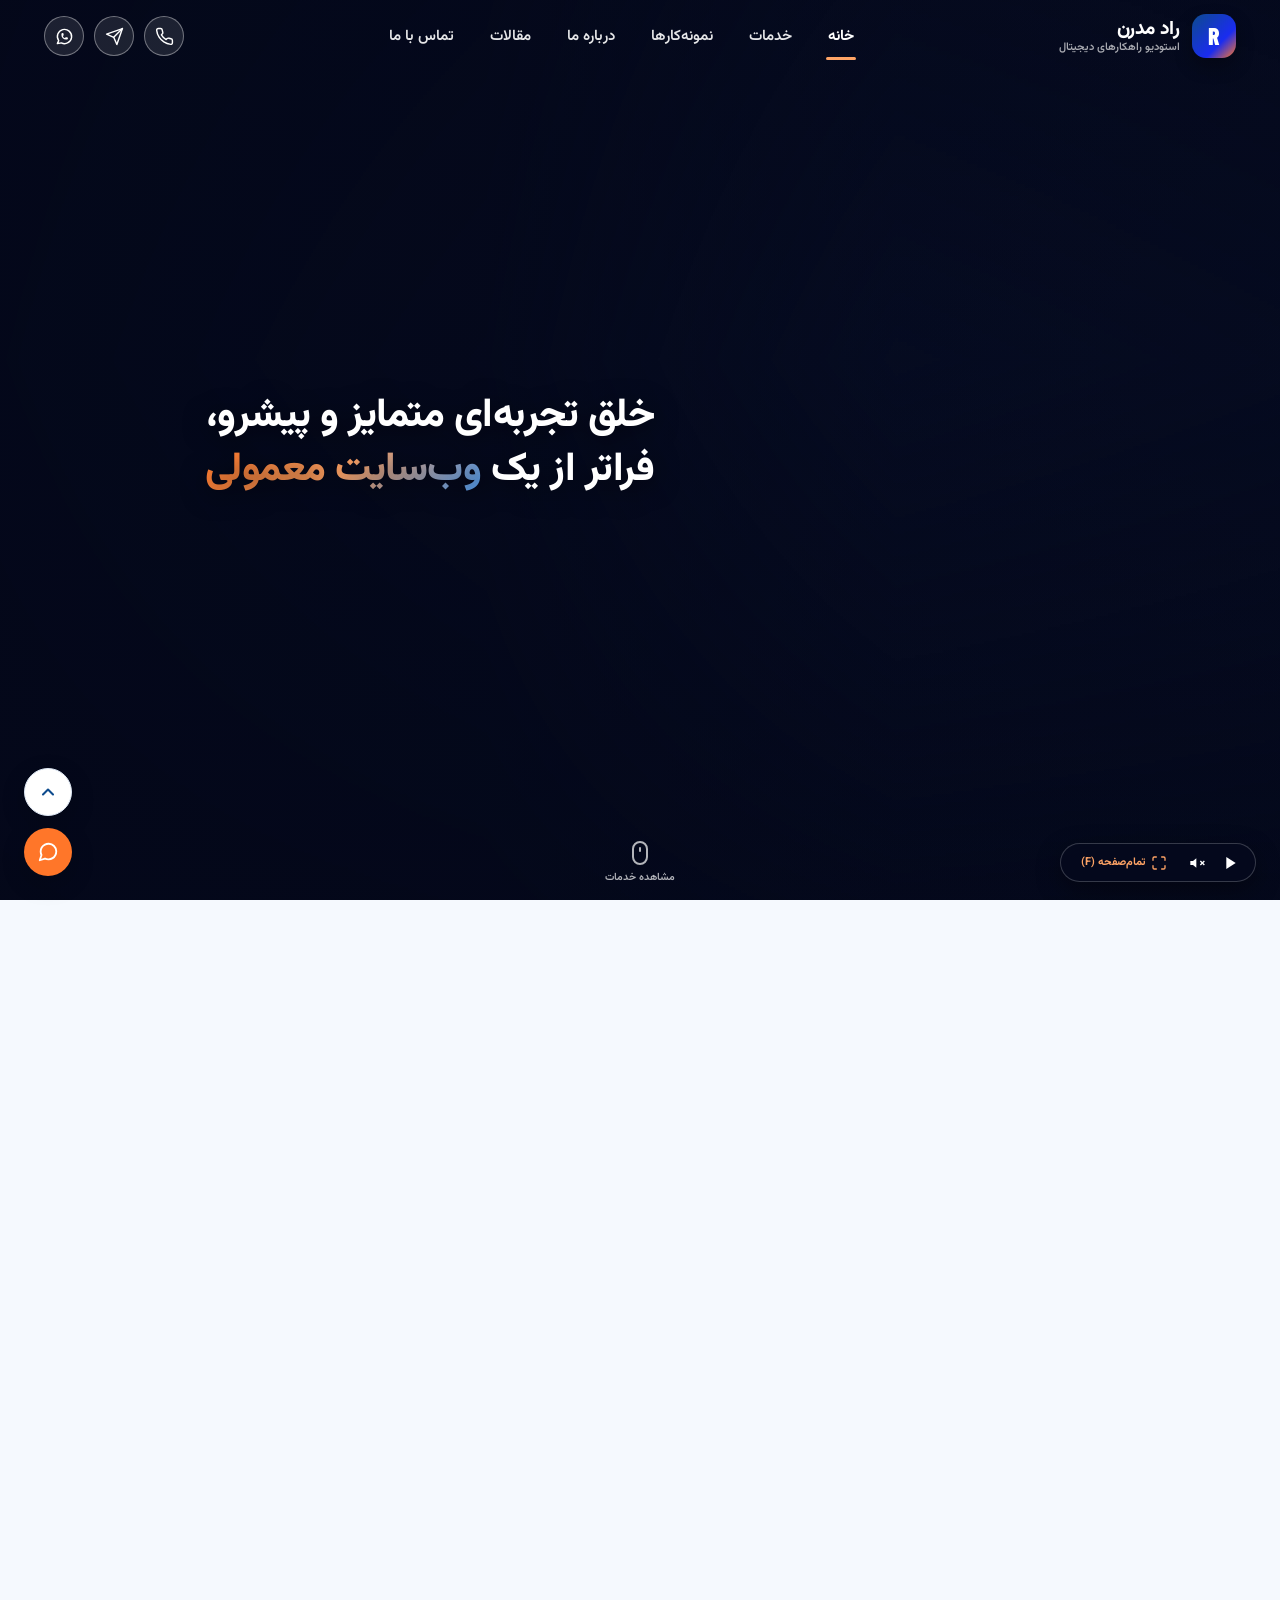
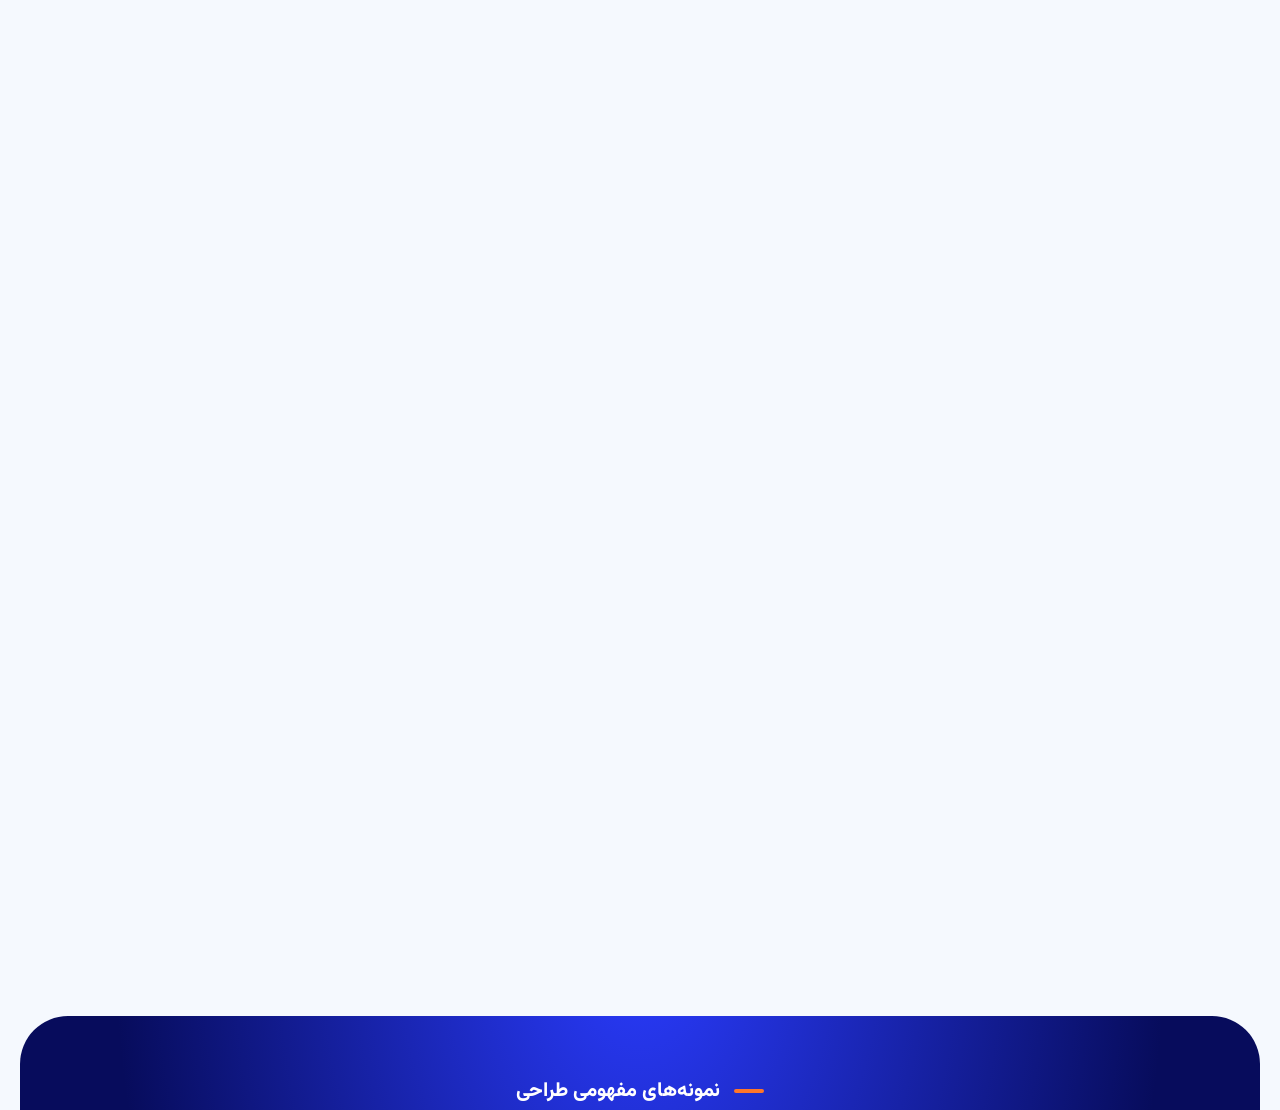
==== index.html @ 419137ac "Add files via upload" ====
<!DOCTYPE html>
<html lang="fa" dir="rtl">
<head>
<meta charset="utf-8">
<meta name="viewport" content="width=device-width, initial-scale=1, viewport-fit=cover">
<title>راد مدرن | طراحی سایت، توسعه نرم‌افزار و راهکارهای دیجیتال</title>
<meta name="description" content="راد مدرن در زمینه طراحی و توسعه وب‌سایت، نرم‌افزار و بهینه‌سازی تجربه دیجیتال کسب‌وکارها فعالیت می‌کند. برای بررسی نیاز پروژه و دریافت مشاوره با ما در ارتباط باشید.">
<meta name="theme-color" content="var(--rm-blue)">
<meta property="og:type" content="website">
<meta property="og:locale" content="fa_IR">
<meta property="og:site_name" content="راد مدرن">
<meta property="og:title" content="راد مدرن | طراحی سایت و توسعه راهکارهای دیجیتال">
<meta property="og:description" content="طراحی وب‌سایت، توسعه نرم‌افزار و راهکارهای دیجیتال متناسب با نیاز کسب‌وکار.">
<meta name="twitter:card" content="summary">
<link rel="preconnect" href="https://fonts.googleapis.com">
<link rel="preconnect" href="https://fonts.gstatic.com" crossorigin>
<link href="https://fonts.googleapis.com/css2?family=Vazirmatn:wght@400;500;600;700;800&display=swap" rel="stylesheet">
<script>document.documentElement.classList.add("js")</script>
<link href="https://fonts.googleapis.com/css2?family=Aref+Ruqaa:wght@700&family=Barlow+Condensed:wght@600;700;800&display=swap" rel="stylesheet">
<link rel="stylesheet" href="site.css">
<link rel="stylesheet" href="home.css">
<link rel="stylesheet" href="design-system.css">
</head>
<body class="page-home">
<a class="skip-link" href="#main-content">رفتن به محتوای اصلی</a>

<header class="site-header" id="siteHeader">
  <div class="header-container">
    <!-- لوگو و نشان برند -->
    <a href="index.html" class="header-brand" aria-label="صفحه اصلی راد مدرن">
      <span class="brand-logo" aria-hidden="true">
        <span class="logo-mark">R</span>
      </span>
      <div class="brand-text">
        <strong class="brand-name">راد مدرن</strong>
        <span class="brand-tag">استودیو راهکارهای دیجیتال</span>
      </div>
    </a>

    <!-- منوی ناوبری اصلی دسکتاپ -->
    <nav class="header-nav" aria-label="منوی اصلی">
      <ul class="nav-list">
        <li><a href="index.html" class="nav-link is-active" aria-current="page">خانه</a></li>
        <li><a href="#services" class="nav-link">خدمات</a></li>
        <li><a href="nemonekar.html" class="nav-link">نمونه‌کارها</a></li>
        <li><a href="about.html" class="nav-link">درباره ما</a></li>
        <li><a href="maghalat.html" class="nav-link">مقالات</a></li>
        <li><a href="contact.html" class="nav-link">تماس با ما</a></li>
      </ul>
    </nav>

    <!-- اکشن‌ها و دکمه تماس -->
    <div class="header-actions">
      <div class="header-contact" role="group" aria-label="راه‌های ارتباط سریع">
        <a class="hc hc--call" href="tel:+989120000000" aria-label="تماس تلفنی" title="تماس تلفنی"><svg viewBox="0 0 24 24" aria-hidden="true"><path d="M22 16.92v3a2 2 0 0 1-2.18 2 19.79 19.79 0 0 1-8.63-3.07 19.5 19.5 0 0 1-6-6 19.79 19.79 0 0 1-3.07-8.67A2 2 0 0 1 4.11 2h3a2 2 0 0 1 2 1.72 12.84 12.84 0 0 0 .7 2.81 2 2 0 0 1-.45 2.11L8.09 9.91a16 16 0 0 0 6 6l1.27-1.27a2 2 0 0 1 2.11-.45 12.84 12.84 0 0 0 2.81.7A2 2 0 0 1 22 16.92z"/></svg></a>
        <a class="hc hc--tg" href="https://t.me/radmodern" target="_blank" rel="noopener" aria-label="تلگرام" title="تلگرام"><svg viewBox="0 0 24 24" aria-hidden="true"><path d="M22 2L11 13"/><path d="M22 2l-7 20-4-9-9-4 20-7z"/></svg></a>
        <a class="hc hc--wa" href="https://wa.me/989120000000" target="_blank" rel="noopener" aria-label="واتساپ" title="واتساپ"><svg viewBox="0 0 24 24" aria-hidden="true"><path d="M3 21l1.65-3.8a9 9 0 1 1 3.4 2.9L3 21"/><path d="M9 10a.5.5 0 0 0 1 0V9a.5.5 0 0 0-1 0v1a5 5 0 0 0 5 5h1a.5.5 0 0 0 0-1h-1a.5.5 0 0 0 0 1"/></svg></a>
      </div>

      <!-- دکمه همبرگری موبایل -->
      <button type="button" class="mobile-toggle" id="mobileMenuBtn" aria-label="باز کردن منوی موبایل" aria-expanded="false" aria-controls="mobileNav">
        <span class="hamburger-bar"></span>
        <span class="hamburger-bar"></span>
        <span class="hamburger-bar"></span>
      </button>
    </div>
  </div>

  <!-- منوی کشویی موبایل (Drawer) -->
  <div class="mobile-drawer" id="mobileNav" aria-hidden="true">
    <div class="drawer-backdrop" id="drawerBackdrop"></div>
    <div class="drawer-content">
      <div class="drawer-header">
        <a href="index.html" class="header-brand">
          <span class="brand-logo" aria-hidden="true"><span class="logo-mark">R</span></span>
          <div class="brand-text">
            <strong class="brand-name">راد مدرن</strong>
            <span class="brand-tag">استودیو راهکارهای دیجیتال</span>
          </div>
        </a>
        <button type="button" class="drawer-close" id="drawerCloseBtn" aria-label="بستن منو">
          <svg viewBox="0 0 24 24" aria-hidden="true"><path d="M6 18L18 6M6 6l12 12" stroke="currentColor" stroke-width="2" stroke-linecap="round"/></svg>
        </button>
      </div>

      <ul class="drawer-links">
        <li><a href="index.html" class="drawer-link is-active"><svg viewBox="0 0 24 24"><path d="M3 9l9-7 9 7v11a2 2 0 0 1-2 2H5a2 2 0 0 1-2-2z"/></svg>خانه</a></li>
        <li><a href="#services" class="drawer-link"><svg viewBox="0 0 24 24"><rect x="2" y="3" width="20" height="14" rx="2"/><path d="M8 21h8M12 17v4"/></svg>خدمات</a></li>
        <li><a href="nemonekar.html" class="drawer-link"><svg viewBox="0 0 24 24"><polygon points="12 2 2 7 12 12 22 7 12 2"/><polyline points="2 17 12 22 22 17"/><polyline points="2 12 12 17 22 12"/></svg>نمونه‌کارها</a></li>
        <li><a href="about.html" class="drawer-link"><svg viewBox="0 0 24 24"><path d="M17 21v-2a4 4 0 0 0-4-4H5a4 4 0 0 0-4 4v2"/><circle cx="9" cy="7" r="4"/><path d="M23 21v-2a4 4 0 0 0-3-3.87"/><path d="M16 3.13a4 4 0 0 1 0 7.75"/></svg>درباره ما</a></li>
        <li><a href="maghalat.html" class="drawer-link"><svg viewBox="0 0 24 24"><path d="M4 19.5A2.5 2.5 0 0 1 6.5 17H20"/><path d="M6.5 2H20v20H6.5A2.5 2.5 0 0 1 4 19.5v-15A2.5 2.5 0 0 1 6.5 2z"/></svg>مقالات</a></li>
        <li><a href="contact.html" class="drawer-link"><svg viewBox="0 0 24 24"><path d="M22 16.92v3a2 2 0 0 1-2.18 2 19.79 19.79 0 0 1-8.63-3.07 19.5 19.5 0 0 1-6-6 19.79 19.79 0 0 1-3.07-8.67A2 2 0 0 1 4.11 2h3a2 2 0 0 1 2 1.72 12.84 12.84 0 0 0 .7 2.81 2 2 0 0 1-.45 2.11L8.09 9.91a16 16 0 0 0 6 6l1.27-1.27a2 2 0 0 1 2.11-.45 12.84 12.84 0 0 0 2.81.7A2 2 0 0 1 22 16.92z"/></svg>تماس با ما</a></li>
      </ul>

      <div class="drawer-footer">
        <a href="contact.html" class="btn btn-primary" style="width:100%">شروع همکاری و مشاوره</a>
        <div class="drawer-social" role="group" aria-label="راه‌های ارتباط سریع">
        <a class="hc hc--call" href="tel:+989120000000" aria-label="تماس تلفنی" title="تماس تلفنی"><svg viewBox="0 0 24 24" aria-hidden="true"><path d="M22 16.92v3a2 2 0 0 1-2.18 2 19.79 19.79 0 0 1-8.63-3.07 19.5 19.5 0 0 1-6-6 19.79 19.79 0 0 1-3.07-8.67A2 2 0 0 1 4.11 2h3a2 2 0 0 1 2 1.72 12.84 12.84 0 0 0 .7 2.81 2 2 0 0 1-.45 2.11L8.09 9.91a16 16 0 0 0 6 6l1.27-1.27a2 2 0 0 1 2.11-.45 12.84 12.84 0 0 0 2.81.7A2 2 0 0 1 22 16.92z"/></svg></a>
        <a class="hc hc--tg" href="https://t.me/radmodern" target="_blank" rel="noopener" aria-label="تلگرام" title="تلگرام"><svg viewBox="0 0 24 24" aria-hidden="true"><path d="M22 2L11 13"/><path d="M22 2l-7 20-4-9-9-4 20-7z"/></svg></a>
        <a class="hc hc--wa" href="https://wa.me/989120000000" target="_blank" rel="noopener" aria-label="واتساپ" title="واتساپ"><svg viewBox="0 0 24 24" aria-hidden="true"><path d="M3 21l1.65-3.8a9 9 0 1 1 3.4 2.9L3 21"/><path d="M9 10a.5.5 0 0 0 1 0V9a.5.5 0 0 0-1 0v1a5 5 0 0 0 5 5h1a.5.5 0 0 0 0-1h-1a.5.5 0 0 0 0 1"/></svg></a>
      </div>
        <a href="mailto:info@radmodern.ir" class="drawer-contact-line">
          <svg viewBox="0 0 24 24"><rect x="3" y="5" width="18" height="14" rx="2"/><path d="M3 7l9 6 9-6"/></svg>
          <span dir="ltr">info@radmodern.ir</span>
        </a>
      </div>
    </div>
  </div>
</header>

<main id="main-content">

  <!-- بخش هیرو ویدیویی تمام‌صفحه با لایه متن روی ویدیو -->
  <section class="hero-video-hero" id="hero">
    <!-- پس‌زمینه ویدیویی تمام‌صفحه -->
    <div class="hero-video-bg">
      <video
        id="heroVideo"
        class="hero-video-element"
        src="document_31063211373.mp4"
        playsinline
        muted
        loop
        autoplay
        preload="auto"
      >
        مرورگر شما از پخش ویدیو پشتیبانی نمی‌کند.
      </video>
    </div>

    <!-- لایه تاریک گرادیانت برای وضوح و خوانایی عالی متن روی ویدیو -->
    <div class="hero-video-scrim" aria-hidden="true"></div>

    <!-- محتوای متنی روی ویدیو -->
    <div class="wrap hero-overlay-content">
      <div class="hero-text-block">
        <!-- نشان استودیو -->


        <!-- تایتل اصلی روی ویدیو -->
        <h1 class="hero-overlay-h1">
          خلق تجربه‌ای متمایز و پیشرو،<br>
          فراتر از یک <span class="gradient-text-hero">وب‌سایت معمولی</span>
        </h1>

        <!-- متن توضیحات روی ویدیو -->
     

        <!-- ویژگی‌های شاخص روی ویدیو -->
        
      </div>
    </div>

    <!-- کنترل‌های شناور ویدیو در گوشه هیرو (صدا، تمام‌صفحه و توقف/پخش) -->
    <div class="hero-floating-controls" aria-label="کنترل‌های ویدیو">
      <button type="button" class="hero-ctrl-btn" id="heroPlayBtn" aria-label="پخش یا توقف ویدیو" title="پخش / توقف (Space)">
        <svg class="icon-play" viewBox="0 0 24 24"><polygon points="5 3 19 12 5 21 5 3" fill="currentColor"/></svg>
        <svg class="icon-pause" viewBox="0 0 24 24"><rect x="6" y="4" width="4" height="16" fill="currentColor"/><rect x="14" y="4" width="4" height="16" fill="currentColor"/></svg>
      </button>

      <button type="button" class="hero-ctrl-btn" id="heroMuteBtn" aria-label="قطع یا وصل صدا" title="صدا (کلید M)">
        <svg class="icon-sound-on" viewBox="0 0 24 24"><polygon points="11 5 6 9 2 9 2 15 6 15 11 19 11 5" fill="currentColor"/><path d="M15.54 8.46a5 5 0 0 1 0 7.07M19.07 4.93a10 10 0 0 1 0 14.14" fill="none" stroke="currentColor" stroke-width="2" stroke-linecap="round"/></svg>
        <svg class="icon-sound-off" viewBox="0 0 24 24"><polygon points="11 5 6 9 2 9 2 15 6 15 11 19 11 5" fill="currentColor"/><line x1="23" y1="9" x2="17" y2="15" stroke="currentColor" stroke-width="2"/><line x1="17" y1="9" x2="23" y2="15" stroke="currentColor" stroke-width="2"/></svg>
      </button>

      <button type="button" class="hero-ctrl-btn hero-ctrl-btn--fs" id="heroFullscreenBtn" aria-label="تماشای تمام‌صفحه ویدیو" title="تمام‌صفحه (کلید F یا دابل‌کلیک)">
        <svg class="icon-fs-enter" viewBox="0 0 24 24"><path d="M8 3H5a2 2 0 0 0-2 2v3m18 0V5a2 2 0 0 0-2-2h-3m0 18h3a2 2 0 0 0 2-2v-3M3 16v3a2 2 0 0 0 2 2h3" fill="none" stroke="currentColor" stroke-width="2" stroke-linecap="round" stroke-linejoin="round"/></svg>
        <svg class="icon-fs-exit" viewBox="0 0 24 24"><path d="M4 14h6v6m10-10h-6V4m0 6l7-7M3 21l7-7" fill="none" stroke="currentColor" stroke-width="2" stroke-linecap="round" stroke-linejoin="round"/></svg>
        <span class="fs-pill-tag">تمام‌صفحه (F)</span>
      </button>
    </div>

    <!-- نشانگر اسکرول به پایین -->
    <a href="#services" class="hero-scroll-down" aria-label="اسکرول به بخش خدمات">
      <span class="mouse-icon">
        <span class="mouse-wheel"></span>
      </span>
      <span class="scroll-text">مشاهده خدمات</span>
    </a>
  </section>

  <section class="services" id="services">
    <div class="wrap">
      <h2 class="sec-title">خدمات ما</h2>
      <div class="grid">
        <a class="svc" href="contact.html">
          <div class="svc-wrap"><div class="svc-art" aria-hidden="true"><span class="svc-fa">طراحی سایت</span><strong class="svc-en"><b>WEB</b><b>DESIGN</b></strong></div></div>
          <h3>طراحی سایت</h3>
          <small>Website Design &amp; Development</small>
          <p>طراحی ساختار، رابط کاربری و تجربه مناسب برای مخاطبان کسب‌وکار</p>
        </a>
        <a class="svc" href="contact.html">
          <div class="svc-wrap"><div class="svc-art" aria-hidden="true"><span class="svc-fa">توسعه نرم‌افزار</span><strong class="svc-en"><b>SOFTWARE</b><b>DEVELOPMENT</b></strong></div></div>
          <h3>توسعه نرم‌افزار</h3>
          <small>Custom Software</small>
          <p>پیاده‌سازی قابلیت‌ها و ابزارهای اختصاصی بر اساس فرایندهای پروژه</p>
        </a>
        <a class="svc" href="contact.html">
          <div class="svc-wrap"><div class="svc-art" aria-hidden="true"><span class="svc-fa">هوش مصنوعی</span><strong class="svc-en"><b>AI</b><b>SOLUTIONS</b></strong></div></div>
          <h3>راهکارهای هوش مصنوعی</h3>
          <small>AI Solutions</small>
          <p>بررسی کاربردهای هوش مصنوعی و طراحی فرایندهای هوشمند متناسب با نیاز</p>
        </a>
        <a class="svc" href="contact.html">
          <div class="svc-wrap"><div class="svc-art" aria-hidden="true"><span class="svc-fa">مشاوره دیجیتال</span><strong class="svc-en"><b>DIGITAL</b><b>CONSULTING</b></strong></div></div>
          <h3>مشاوره دیجیتال</h3>
          <small>Digital Consulting</small>
          <p>اولویت‌بندی مسیر دیجیتال، انتخاب راهکار و برنامه‌ریزی اجرا</p>
        </a>
      </div>
    </div>
  </section>

  <section class="showcase" id="portfolio">
    <div class="wrap">
      <h2 class="sec-title">نمونه‌های مفهومی طراحی</h2>
      <p class="sec-sub">این طرح‌ها برای نمایش رویکرد طراحی هستند و نمونه پروژه‌های تحویل‌شده به مشتری محسوب نمی‌شوند.</p>
      <div class="sc-frame">
        <div class="sc-tab"><span class="sc-mark">R</span><b>طرح مفهومی مالی</b></div>
        <div class="sc-side" aria-hidden="false">
          <span class="sc-dev on"><svg viewBox="0 0 24 24"><rect x="4" y="5" width="16" height="11" rx="2"/><path d="M2 19h20"/></svg></span>
          <button type="button" class="sc-swap" aria-label="پروژه بعدی"><svg viewBox="0 0 24 24"><path d="M8 4v14M5 15l3 3 3-3M16 20V6M13 9l3-3 3 3"/></svg></button>
          <span class="sc-dev"><svg viewBox="0 0 24 24"><rect x="8" y="3" width="8" height="18" rx="2"/><path d="M11 18h2"/></svg></span>
        </div>
        <div class="sc-screen">
          <h3>یک تجربه مالی ساده‌تر</h3>
          <p>طرح مفهومی رابط کاربری برای نمایش ساختار یک تجربه مالی دیجیتال.</p>
          <div class="sc-row">
            <div class="sc-item is-active" role="button" tabindex="0" aria-expanded="true" style="--c1:var(--rm-palette-1a2cf0);--c2:var(--rm-palette-0a1590);--c3:var(--rm-palette-5b73ff)" data-name="طرح مفهومی مالی" data-head="مدیریت مالی در یک لمس" data-sub="همراه‌بانکی سریع و امن برای مدیریت حساب‌ها و پرداخت‌ها.">
              <span class="sc-notch"></span>
              <span class="sc-chrome"><i></i><i></i><i></i><em>example.ir</em></span>
              <div class="sc-info">
                <strong>طرح مفهومی مالی</strong>
                <span class="sc-en" aria-hidden="true"><b>MOBILE</b><b>BANKING</b></span>
                <div class="sc-x"><div>
                  <span class="sc-tags"><span>طرح مفهومی</span><span>اپلیکیشن مالی</span></span>
                  <a class="sc-cta" href="nemonekar.html">مشاهده پروژه <svg viewBox="0 0 24 24" aria-hidden="true"><path d="M15 5l-7 7 7 7"/></svg></a>
                </div></div>
              </div>
            </div>
            <div class="sc-item" role="button" tabindex="0" aria-expanded="false" style="--c1:var(--rm-palette-7a1fd1);--c2:var(--rm-palette-2a0a6e);--c3:var(--rm-palette-ff5fbf)" data-name="پلتفرم آموزش آنلاین" data-head="یادگیری بدون مرز" data-sub="پلتفرم آموزشی با دوره‌های ویدیویی و پیگیری پیشرفت.">
              <span class="sc-notch"></span>
              <span class="sc-chrome"><i></i><i></i><i></i><em>example.ir</em></span>
              <div class="sc-info">
                <strong>پلتفرم آموزش آنلاین</strong>
                <span class="sc-en" aria-hidden="true"><b>EDU</b><b>ACADEMY</b></span>
                <div class="sc-x"><div>
                  <span class="sc-tags"><span>طرح مفهومی</span><span>آموزشی</span></span>
                  <a class="sc-cta" href="nemonekar.html">مشاهده پروژه <svg viewBox="0 0 24 24" aria-hidden="true"><path d="M15 5l-7 7 7 7"/></svg></a>
                </div></div>
              </div>
            </div>
            <div class="sc-item" role="button" tabindex="0" aria-expanded="false" style="--c1:var(--rm-palette-ff8a3d);--c2:var(--rm-palette-c2410c);--c3:var(--rm-palette-ffd08a)" data-name="فروشگاه اینترنتی" data-head="خرید آسان‌تر، فروش بیشتر" data-sub="فروشگاه اینترنتی با تجربه خرید روان و پرداخت آنلاین.">
              <span class="sc-notch"></span>
              <span class="sc-chrome"><i></i><i></i><i></i><em>example.ir</em></span>
              <div class="sc-info">
                <strong>فروشگاه اینترنتی</strong>
                <span class="sc-en" aria-hidden="true"><b>ONLINE</b><b>STORE</b></span>
                <div class="sc-x"><div>
                  <span class="sc-tags"><span>طرح مفهومی</span><span>فروشگاهی</span></span>
                  <a class="sc-cta" href="nemonekar.html">مشاهده پروژه <svg viewBox="0 0 24 24" aria-hidden="true"><path d="M15 5l-7 7 7 7"/></svg></a>
                </div></div>
              </div>
            </div>
            <div class="sc-item" role="button" tabindex="0" aria-expanded="false" style="--c1:var(--rm-palette-15a05b);--c2:var(--rm-palette-0b3d3a);--c3:var(--rm-palette-9bf5b9)" data-name="سامانه نوبت‌دهی" data-head="نوبت‌گیری بی‌دغدغه" data-sub="سایت کلینیک با رزرو آنلاین نوبت و معرفی پزشکان.">
              <span class="sc-notch"></span>
              <span class="sc-chrome"><i></i><i></i><i></i><em>example.ir</em></span>
              <div class="sc-info">
                <strong>سامانه نوبت‌دهی</strong>
                <span class="sc-en" aria-hidden="true"><b>CLINIC</b><b>BOOKING</b></span>
                <div class="sc-x"><div>
                  <span class="sc-tags"><span>طرح مفهومی</span><span>نوبت‌دهی</span></span>
                  <a class="sc-cta" href="nemonekar.html">مشاهده پروژه <svg viewBox="0 0 24 24" aria-hidden="true"><path d="M15 5l-7 7 7 7"/></svg></a>
                </div></div>
              </div>
            </div>
          </div>
          <div class="sc-dots">
            <button type="button" aria-label="پروژه 1" class="is-on"></button>
            <button type="button" aria-label="پروژه 2" class=""></button>
            <button type="button" aria-label="پروژه 3" class=""></button>
            <button type="button" aria-label="پروژه 4" class=""></button>
          </div>
        </div>
      </div>
    </div>
  </section>

  <section class="why" id="why">
    <div class="wrap why-grid">
      <div>
        <h2 class="sec-title">اصول همکاری در راد مدرن</h2>
        <p class="sec-sub">شفافیت در تصمیم‌ها، توجه به نیاز پروژه و سنجش کیفیت در طول اجرا.</p>
        <div class="feats">
          <div class="feat">
            <div class="ico"><svg viewBox="0 0 24 24"><circle cx="9" cy="8" r="3.5"/><path d="M2.5 20a6.5 6.5 0 0 1 13 0"/><circle cx="17.5" cy="9" r="2.5"/><path d="M17 14.5a5 5 0 0 1 4.5 5"/></svg></div>
            <h3>شناخت مسئله</h3>
            <p>تعریف هدف، مخاطب و محدودیت‌ها پیش از انتخاب راهکار</p>
          </div>
          <div class="feat">
            <div class="ico"><svg viewBox="0 0 24 24"><path d="M12 3l7 3v5c0 4.5-3 8-7 10-4-2-7-5.5-7-10V6z"/><path d="M9 12l2 2 4-4"/></svg></div>
            <h3>برنامه‌ریزی مرحله‌ای</h3>
            <p>تقسیم کار به گام‌های روشن و قابل بررسی</p>
          </div>
          <div class="feat">
            <div class="ico"><svg viewBox="0 0 24 24"><path d="M4 14v-2a8 8 0 0 1 16 0v2"/><rect x="3" y="14" width="4" height="6" rx="1.5"/><rect x="17" y="14" width="4" height="6" rx="1.5"/></svg></div>
            <h3>ارتباط شفاف</h3>
            <p>هماهنگی درباره دامنه کار، زمان‌بندی و تغییرات پروژه</p>
          </div>
          <div class="feat">
            <div class="ico"><svg viewBox="0 0 24 24"><rect x="4" y="3" width="16" height="18" rx="3"/><path d="M9 12l2 2 4-4"/></svg></div>
            <h3>آزمون و بهبود</h3>
            <p>بررسی خروجی و اصلاح موارد ضروری پیش از تحویل</p>
          </div>
        </div>
      </div>
      <div class="why-visual"><img src="image/cheraradmodern.png" alt="چرا راد مدرن؟" loading="lazy"></div>
    </div>
  </section>

  <section class="portfolio blog" id="blog">
    <div class="wrap">
      <div class="sec-head">
        <div>
          <h2 class="sec-title">نمونه‌های مفهومی بیشتر</h2>
          <p class="sec-sub">چند نمونه مفهومی از تجربه‌هایی که می‌توان برای کسب‌وکارهای مختلف طراحی کرد.</p>
        </div>
        <div class="arrows">
          <button class="arrow prev" aria-label="قبلی"><svg viewBox="0 0 24 24" aria-hidden="true"><path d="M9 5l7 7-7 7"/></svg></button>
          <button class="arrow next" aria-label="بعدی"><svg viewBox="0 0 24 24" aria-hidden="true"><path d="M15 5l-7 7 7 7"/></svg></button>
        </div>
      </div>
      <div class="track">
        <article class="work">
          <div class="shot"><img src="image/nemonekar1.png" alt="طرح مفهومی اپلیکیشن مالی" loading="lazy"></div>
          <div class="body">
            <small>طرح مفهومی · اپلیکیشن موبایل</small>
            <h3>طرح مفهومی مالی</h3>
            <div class="tags"><span>مالی</span><span>اپلیکیشن</span><span>مفهومی</span></div>
          </div>
          <a class="more" href="nemonekar.html">مشاهده پروژه <svg viewBox="0 0 24 24" aria-hidden="true"><path d="M15 5l-7 7 7 7"/></svg></a>
        </article>
        <article class="work">
          <div class="shot"><img src="image/nemonekar2.png" alt="طرح مفهومی وب‌سایت آموزشی" loading="lazy"></div>
          <div class="body">
            <small>طرح مفهومی · آموزشی</small>
            <h3>پلتفرم آموزش آنلاین</h3>
            <div class="tags"><span>آموزشی</span><span>طراحی سایت</span></div>
          </div>
          <a class="more" href="nemonekar.html">مشاهده پروژه <svg viewBox="0 0 24 24" aria-hidden="true"><path d="M15 5l-7 7 7 7"/></svg></a>
        </article>
        <article class="work">
          <div class="shot"><img src="image/nemonekar3.png" alt="طرح مفهومی فروشگاه اینترنتی" loading="lazy"></div>
          <div class="body">
            <small>طرح مفهومی · فروشگاه اینترنتی</small>
            <h3>فروشگاه اینترنتی</h3>
            <div class="tags"><span>فروشگاهی</span><span>توسعه نرم‌افزار</span></div>
          </div>
          <a class="more" href="nemonekar.html">مشاهده پروژه <svg viewBox="0 0 24 24" aria-hidden="true"><path d="M15 5l-7 7 7 7"/></svg></a>
        </article>
        <article class="work">
          <div class="shot"><img src="image/nemonekar4.png" alt="طرح مفهومی وب‌سایت خدماتی" loading="lazy"></div>
          <div class="body">
            <small>طرح مفهومی · شرکتی</small>
            <h3>وب‌سایت معرفی خدمات</h3>
            <div class="tags"><span>ساختار محتوا</span><span>UI/UX</span><span>شرکتی</span></div>
          </div>
          <a class="more" href="nemonekar.html">مشاهده پروژه <svg viewBox="0 0 24 24" aria-hidden="true"><path d="M15 5l-7 7 7 7"/></svg></a>
        </article>
      </div>
    </div>
  </section>

  <section class="cta" id="consult">
    <div class="wrap">
      <h2>برای قدم بعدی کسب‌وکارتان برنامه دارید؟</h2>
      <p>نیازتان را با ما مطرح کنید تا درباره مسیر مناسب طراحی و توسعه گفت‌وگو کنیم.</p>
      <a class="btn btn-primary" href="contact.html">ارتباط با راد مدرن</a>
    </div>
  </section>
</main>

<footer class="site-footer" aria-label="پاورقی سایت">
  <div class="sf-wrap">
    <div class="sf-top">
      <div class="sf-brand">
        <a class="sf-logo" href="index.html" aria-label="راد مدرن، صفحه اصلی">
          <span class="sf-mark" aria-hidden="true">R</span>
          <span><strong>راد مدرن</strong><small>استودیو راهکارهای دیجیتال</small></span>
        </a>
        <p>در راد مدرن، ایده‌های شما را به تجربه‌های حرفه‌ای در وب تبدیل می‌کنیم؛ با طراحی خلاقانه، توسعه تخصصی و همراهی در مسیر رشد کسب‌وکارتان.</p>
        <div class="sf-social" role="group" aria-label="راه‌های ارتباط سریع">
        <a class="hc hc--call" href="tel:+989120000000" aria-label="تماس تلفنی" title="تماس تلفنی"><svg viewBox="0 0 24 24" aria-hidden="true"><path d="M22 16.92v3a2 2 0 0 1-2.18 2 19.79 19.79 0 0 1-8.63-3.07 19.5 19.5 0 0 1-6-6 19.79 19.79 0 0 1-3.07-8.67A2 2 0 0 1 4.11 2h3a2 2 0 0 1 2 1.72 12.84 12.84 0 0 0 .7 2.81 2 2 0 0 1-.45 2.11L8.09 9.91a16 16 0 0 0 6 6l1.27-1.27a2 2 0 0 1 2.11-.45 12.84 12.84 0 0 0 2.81.7A2 2 0 0 1 22 16.92z"/></svg></a>
        <a class="hc hc--tg" href="https://t.me/radmodern" target="_blank" rel="noopener" aria-label="تلگرام" title="تلگرام"><svg viewBox="0 0 24 24" aria-hidden="true"><path d="M22 2L11 13"/><path d="M22 2l-7 20-4-9-9-4 20-7z"/></svg></a>
        <a class="hc hc--wa" href="https://wa.me/989120000000" target="_blank" rel="noopener" aria-label="واتساپ" title="واتساپ"><svg viewBox="0 0 24 24" aria-hidden="true"><path d="M3 21l1.65-3.8a9 9 0 1 1 3.4 2.9L3 21"/><path d="M9 10a.5.5 0 0 0 1 0V9a.5.5 0 0 0-1 0v1a5 5 0 0 0 5 5h1a.5.5 0 0 0 0-1h-1a.5.5 0 0 0 0 1"/></svg></a>
      </div>
      </div>
      <nav class="sf-col" aria-label="صفحات سایت">
        <h3>صفحات سایت</h3>
        <ul>
          <li><a href="index.html">خانه</a></li>
          <li><a href="nemonekar.html">نمونه‌کارها</a></li>
          <li><a href="about.html">درباره ما</a></li>
          <li><a href="maghalat.html">مقالات</a></li>
          <li><a href="contact.html">تماس با ما</a></li>
        </ul>
      </nav>
      <nav class="sf-col" aria-label="خدمات">
        <h3>خدمات</h3>
        <ul>
          <li><a href="index.html#services">طراحی سایت</a></li>
          <li><a href="index.html#services">توسعه نرم‌افزار</a></li>
          <li><a href="index.html#services">راهکارهای هوش مصنوعی</a></li>
          <li><a href="index.html#services">مشاوره دیجیتال</a></li>
          <li><a href="index.html#why">چرا راد مدرن؟</a></li>
        </ul>
      </nav>
      <nav class="sf-col" aria-label="دسته‌بندی مقالات">
        <h3>از مقالات بخوانید</h3>
        <ul>
          <li><a href="maghalat.html?cat=design">طراحی سایت</a></li>
          <li><a href="maghalat.html?cat=wordpress">وردپرس</a></li>
          <li><a href="maghalat.html?cat=seo">سئو و بهینه‌سازی</a></li>
          <li><a href="maghalat.html?cat=security">امنیت</a></li>
          <li><a href="maghalat.html?cat=ux">تجربه کاربری</a></li>
        </ul>
      </nav>
      <div class="sf-col">
        <h3>ارتباط با ما</h3>
        <ul>
          <li><a href="mailto:info@radmodern.ir" dir="ltr">info@radmodern.ir</a></li>
          <li><a href="contact.html">فرم درخواست مشاوره</a></li>
          <li><a href="index.html#portfolio">نمونه‌های مفهومی</a></li>
        </ul>
      </div>
    </div>
    <div class="sf-bottom">
      <span>© ۱۴۰۵ تمامی حقوق برای راد مدرن محفوظ است.</span>
      <span>ساخته‌شده با خلاقیت و تخصص</span>
    </div>
  </div>
</footer>

<!-- دکمه‌های شناور ارتباط سریع و بازگشت به بالا -->
<div class="floating-actions" aria-label="ابزارهای دسترسی سریع">
  <button type="button" class="floating-btn floating-btn--top" id="backToTopBtn" aria-label="رفتن به بالای صفحه" title="رفتن به بالا">
    <svg viewBox="0 0 24 24" fill="none" stroke="currentColor" stroke-width="2.5" stroke-linecap="round" stroke-linejoin="round"><path d="M18 15l-6-6-6 6"/></svg>
  </button>
  <a href="contact.html" class="floating-btn floating-btn--contact" aria-label="ارتباط سریع با راد مدرن" title="مشاوره و گفت‌وگو درباره پروژه">
    <svg viewBox="0 0 24 24" fill="none" stroke="currentColor" stroke-width="2" stroke-linecap="round" stroke-linejoin="round"><path d="M21 11.5a8.38 8.38 0 0 1-.9 3.8 8.5 8.5 0 0 1-7.6 4.7 8.38 8.38 0 0 1-3.8-.9L3 21l1.9-5.7a8.38 8.38 0 0 1-.9-3.8 8.5 8.5 0 0 1 4.7-7.6 8.38 8.38 0 0 1 3.8-.9h.5a8.48 8.48 0 0 1 8 8v.5z"/></svg>
  </a>
</div>

<script src="home.js"></script>
<script src="main.js"></script>
<script>
document.querySelectorAll('.portfolio').forEach(function(sec){
  var t = sec.querySelector('.track');
  if(!t) return;
  function go(d){ var rtl = getComputedStyle(t).direction === 'rtl'; t.scrollBy({left: (rtl ? -d : d) * (t.clientWidth * 0.8), behavior: 'smooth'}); }
  var prev = sec.querySelector('.prev');
  var next = sec.querySelector('.next');
  if(prev) prev.onclick = function(){ go(-1); };
  if(next) next.onclick = function(){ go(1); };
});
</script>
</body>
</html>
---- site.css ----
/* =====================================================================
   راد مدرن — فایل واحد استایل‌ها (site.css)
   ترتیب بخش‌ها:
     ۱) هدر مشترک همهٔ صفحات
     ۲) استایل هر صفحه (فقط روی همان صفحه اعمال می‌شود؛ با کلاس body مثل page-home)
     ۳) فایل پدر (رنگ‌ها و قوانین سراسری) — آخر از همه تا بر همه چیز غلبه کند
   ===================================================================== */
   /* ───────────────────────── ۱) هدر مدرن و واکنش‌گرا (Site Header) ───────────────────────── */
   .site-header {
     --hdr-navy: var(--rm-blue);
     --hdr-blue: var(--rm-blue);
     --hdr-orange: var(--rm-orange);
     --hdr-white: var(--rm-white);
     --hdr-height: 70px;

     position: fixed;
     top: 0;
     left: 0;
     right: 0;
     z-index: 1000;
     width: 100%;
     height: var(--hdr-height);
     background: transparent;
     backdrop-filter: none;
     -webkit-backdrop-filter: none;
     border-bottom: 1px solid transparent;
     box-shadow: none;
     transition: all 0.4s cubic-bezier(0.16, 1, 0.3, 1);
   }

   /* وقتی کاربر اسکرول کرد، هدر شیشه‌ای سفید می‌شه */
   .site-header.is-scrolled {
     background: rgba(255, 255, 255, 0.95);
     backdrop-filter: blur(20px);
     -webkit-backdrop-filter: blur(20px);
     border-bottom-color: rgba(220, 230, 243, 0.9);
     box-shadow: 0 4px 24px rgba(13, 75, 141, 0.09);
   }

   /* رنگ لینک‌ها روی هیرو سفیده، بعد از اسکرول تیره می‌شه */
   .site-header:not(.is-scrolled) .nav-link {
     color: rgba(255, 255, 255, 0.9);
   }
   .site-header:not(.is-scrolled) .nav-link:hover {
     color: #FFA466;
   }
   .site-header:not(.is-scrolled) .nav-link.is-active {
     color: #ffffff;
     font-weight: 700;
   }
   .site-header:not(.is-scrolled) .nav-link::after {
     background: #FFA466;
   }
   .site-header:not(.is-scrolled) .brand-name {
     color: #ffffff;
   }
   .site-header:not(.is-scrolled) .brand-tag {
     color: rgba(255, 255, 255, 0.65);
   }
   .site-header:not(.is-scrolled) .brand-logo {
     box-shadow: 0 8px 18px rgba(0, 0, 0, 0.3);
   }
   .site-header:not(.is-scrolled) .mobile-toggle .hamburger-bar {
     background: #ffffff;
   }

   .site-header *,
   .site-header *::before,
   .site-header *::after {
     box-sizing: border-box;
   }

   .header-container {
     max-width: 1240px;
     margin: 0 auto;
     padding: 14px 24px;
     display: flex;
     align-items: center;
     justify-content: space-between;
     gap: 20px;
     transition: padding 0.3s ease;
   }

   .site-header.is-scrolled .header-container {
     padding-block: 10px;
   }

   /* برند و لوگو */
   .header-brand {
     display: flex;
     align-items: center;
     gap: 12px;
     text-decoration: none;
     color: inherit;
     flex-shrink: 0;
     user-select: none;
   }

   .brand-logo {
     position: relative;
     width: 44px;
     height: 44px;
     border-radius: 14px;
     background: linear-gradient(135deg, var(--rm-blue) 0%, #1A2CF0 65%, var(--rm-orange) 100%);
     display: grid;
     place-items: center;
     box-shadow: 0 8px 18px rgba(13, 75, 141, 0.22);
     transition: transform 0.3s ease, box-shadow 0.3s ease;
   }

   .header-brand:hover .brand-logo {
     transform: translateY(-2px) rotate(-3deg);
     box-shadow: 0 12px 24px rgba(255, 118, 41, 0.3);
   }

   .logo-mark {
     color: #ffffff;
     font-family: var(--rm-font-display, "Barlow Condensed", sans-serif);
     font-size: 24px;
     font-weight: 800;
     line-height: 1;
   }

   .brand-text {
     display: flex;
     flex-direction: column;
   }

   .brand-name {
     font-size: 19px;
     font-weight: 800;
     color: var(--rm-blue);
     line-height: 1.25;
     letter-spacing: -0.2px;
   }

   .brand-tag {
     font-size: 11px;
     font-weight: 600;
     color: var(--rm-gray);
     line-height: 1.2;
   }

   /* منوی دسکتاپ */
   .header-nav {
     display: flex;
     align-items: center;
   }

   .nav-list {
     display: flex;
     align-items: center;
     list-style: none;
     margin: 0;
     padding: 0;
     gap: 4px;
   }

   .nav-link {
     display: inline-flex;
     align-items: center;
     padding: 6px 2px;
     margin-inline: 14px;
     font-size: 15px;
     font-weight: 600;
     color: var(--rm-text-strong);
     text-decoration: none;
     background: transparent !important;
     box-shadow: none !important;
     position: relative;
     transition: color 0.22s ease;
   }

   .nav-link::after {
     content: "";
     position: absolute;
     bottom: -4px;
     left: 0;
     right: 0;
     height: 2.5px;
     border-radius: 2px;
     background: var(--rm-orange);
     transform: scaleX(0);
     transform-origin: right center;
     transition: transform 0.26s cubic-bezier(0.16, 1, 0.3, 1);
   }

   .nav-link:hover {
     color: var(--rm-orange);
     background: transparent !important;
     box-shadow: none !important;
   }

   .nav-link:hover::after {
     transform: scaleX(1);
   }

   .nav-link.is-active {
     color: var(--rm-blue);
     font-weight: 700;
     background: transparent !important;
     box-shadow: none !important;
   }

   .nav-link.is-active::after {
     transform: scaleX(1);
     background: var(--rm-orange);
   }

   /* دکمه‌های اکشن هدر */
   .header-actions {
     display: flex;
     align-items: center;
     gap: 12px;
   }

   .header-cta {
     display: inline-flex;
     align-items: center;
     gap: 8px;
     padding: 9px 20px;
     min-height: 42px;
     font-size: 13.5px;
     border-radius: 999px;
     box-shadow: 0 4px 16px rgba(255, 118, 41, 0.25);
     transition: all 0.25s ease;
     text-decoration: none;
   }

   .header-cta:hover {
     transform: translateY(-2px);
     box-shadow: 0 8px 24px rgba(255, 118, 41, 0.38);
   }

   .header-cta svg {
     width: 16px;
     height: 16px;
     transition: transform 0.25s ease;
   }

   .header-cta:hover svg {
     transform: translateX(-4px);
   }

   /* دکمه همبرگری موبایل */
   .mobile-toggle {
     display: none;
     flex-direction: column;
     justify-content: center;
     align-items: center;
     width: 44px;
     height: 44px;
     padding: 0;
     background: transparent;
     border: 1px solid var(--rm-line);
     border-radius: 12px;
     cursor: pointer;
     color: var(--rm-blue);
     transition: all 0.2s ease;
   }

   .mobile-toggle:hover {
     background: rgba(13, 75, 141, 0.06);
     border-color: var(--rm-blue);
   }

   .hamburger-bar {
     display: block;
     width: 20px;
     height: 2px;
     background: currentColor;
     border-radius: 2px;
     transition: transform 0.3s ease, opacity 0.3s ease;
   }

   .hamburger-bar + .hamburger-bar {
     margin-top: 5px;
   }

   .mobile-toggle[aria-expanded="true"] .hamburger-bar:nth-child(1) {
     transform: translateY(7px) rotate(45deg);
   }
   .mobile-toggle[aria-expanded="true"] .hamburger-bar:nth-child(2) {
     opacity: 0;
   }
   .mobile-toggle[aria-expanded="true"] .hamburger-bar:nth-child(3) {
     transform: translateY(-7px) rotate(-45deg);
   }

   /* منوی کشویی موبایل (Drawer) */
   .mobile-drawer {
     position: fixed;
     inset: 0;
     z-index: 2000;
     pointer-events: none;
     visibility: hidden;
     transition: visibility 0.35s ease;
   }

   .mobile-drawer.is-open {
     pointer-events: auto;
     visibility: visible;
   }

   .drawer-backdrop {
     position: absolute;
     inset: 0;
     background: rgba(7, 12, 92, 0.45);
     backdrop-filter: blur(6px);
     -webkit-backdrop-filter: blur(6px);
     opacity: 0;
     transition: opacity 0.35s ease;
   }

   .mobile-drawer.is-open .drawer-backdrop {
     opacity: 1;
   }

   .drawer-content {
     position: absolute;
     top: 0;
     right: 0;
     bottom: 0;
     width: min(340px, 86vw);
     background: #ffffff;
     box-shadow: -8px 0 36px rgba(0, 0, 10, 0.2);
     display: flex;
     flex-direction: column;
     transform: translateX(100%);
     transition: transform 0.35s cubic-bezier(0.16, 1, 0.3, 1);
     padding: 24px;
     overflow-y: auto;
   }

   .mobile-drawer.is-open .drawer-content {
     transform: translateX(0);
   }

   .drawer-header {
     display: flex;
     align-items: center;
     justify-content: space-between;
     padding-bottom: 20px;
     border-bottom: 1px solid var(--rm-line);
     margin-bottom: 20px;
   }

   .drawer-close {
     display: grid;
     place-items: center;
     width: 40px;
     height: 40px;
     border-radius: 12px;
     background: var(--rm-blue-light);
     border: none;
     color: var(--rm-blue);
     cursor: pointer;
     transition: all 0.2s ease;
   }

   .drawer-close:hover {
     background: var(--rm-orange);
     color: #fff;
   }

   .drawer-close svg {
     width: 22px;
     height: 22px;
   }

   .drawer-links {
     list-style: none;
     margin: 0;
     padding: 0;
     display: flex;
     flex-direction: column;
     gap: 6px;
     flex: 1;
   }

   .drawer-link {
     display: flex;
     align-items: center;
     gap: 14px;
     padding: 13px 16px;
     border-radius: 14px;
     color: var(--rm-text-strong);
     text-decoration: none;
     font-size: 15px;
     font-weight: 600;
     transition: all 0.2s ease;
   }

   .drawer-link svg {
     width: 20px;
     height: 20px;
     color: var(--rm-gray);
     fill: none;
     stroke: currentColor;
     stroke-width: 2;
     stroke-linecap: round;
     stroke-linejoin: round;
     transition: color 0.2s ease;
   }

   .drawer-link:hover,
   .drawer-link.is-active {
     background: var(--rm-blue-light);
     color: var(--rm-blue);
   }

   .drawer-link:hover svg,
   .drawer-link.is-active svg {
     color: var(--rm-orange);
   }

   .drawer-footer {
     margin-top: 24px;
     padding-top: 20px;
     border-top: 1px solid var(--rm-line);
     display: flex;
     flex-direction: column;
     gap: 14px;
   }

   .drawer-contact-line {
     display: inline-flex;
     align-items: center;
     justify-content: center;
     gap: 8px;
     color: var(--rm-gray);
     text-decoration: none;
     font-size: 13px;
     font-weight: 600;
   }

   .drawer-contact-line svg {
     width: 16px;
     height: 16px;
     color: var(--rm-blue);
   }

   @media (max-width: 960px) {
     .header-nav { display: none; }
     .mobile-toggle { display: flex; }
     .header-cta { display: none; }
   }

   /* ───────────────────────── هیرو ویدیویی تمام‌صفحه با متن روی ویدیو ───────────────────────── */
   .hero-video-hero {
     position: relative;
     width: 100%;
     height: 100vh;
     height: 100svh;
     min-height: 560px;
     display: flex;
     align-items: center;
     justify-content: center;
     overflow: hidden;
     background: #060c22;
     color: #ffffff;
     padding: 0;
     /* هیرو از زیر هدر شروع می‌شه ولی هدر روش فلوت هستش */
     margin-top: 0;
   }

   .hero-video-bg {
     position: absolute;
     inset: 0;
     width: 100%;
     height: 100%;
     overflow: hidden;
     z-index: 1;
   }

   .hero-video-element {
     position: absolute;
     top: 50%;
     left: 50%;
     transform: translate(-50%, -50%);
     width: 100%;
     height: 100%;
     object-fit: cover;
     object-position: center;
     pointer-events: none;
   }

   /* لایه تاریک گرادیانت برای وضوح و خوانایی عالی متن در سمت چپ و نمایان بودن کامل ویدیو در مرکز و راست */
   .hero-video-scrim {
     position: absolute;
     inset: 0;
     z-index: 2;
     background:
       linear-gradient(to right, rgba(4, 8, 26, 0.92) 0%, rgba(4, 8, 26, 0.76) 38%, rgba(4, 8, 26, 0.15) 70%, rgba(4, 8, 26, 0.3) 100%),
       linear-gradient(to bottom, rgba(4, 8, 26, 0.35) 0%, transparent 40%, rgba(4, 8, 26, 0.75) 100%);
     backdrop-filter: blur(0.5px);
     -webkit-backdrop-filter: blur(0.5px);
   }

   .hero-overlay-content {
     position: relative;
     z-index: 3;
     width: 100%;
     max-width: 1260px;
     margin: 0 auto;
     padding: 0 36px;
     display: flex;
     flex-direction: column;
     align-items: flex-end; /* در چیدمان راست‌به‌چپ (RTL)، این ویژگی کل کادر را به سمت چپ صفحه می‌برد */
     text-align: right;
   }

   /* انتقال کامل متن هیرو به سمت چپ صفحه تا ویدیو در سمت راست و مرکز کاملاً مشخص باشد */
   .hero-text-block {
     max-width: 580px;
     width: 100%;
     margin-right: auto;
     margin-left: 0; /* هل دادن به سمت چپ */
     display: flex;
     flex-direction: column;
     align-items: flex-start;
     text-align: right;
   }

   .hero-overlay-badge {
     align-self: flex-start;
     display: inline-flex;
     align-items: center;
     gap: 8px;
     padding: 6px 16px;
     border-radius: 999px;
     background: rgba(255, 255, 255, 0.12);
     backdrop-filter: blur(12px);
     -webkit-backdrop-filter: blur(12px);
     border: 1px solid rgba(255, 255, 255, 0.22);
     color: #ffffff;
     font-size: 12.5px;
     font-weight: 700;
     margin-bottom: 14px;
     box-shadow: 0 4px 16px rgba(0, 0, 0, 0.2);
   }

   .badge-dot-live {
     width: 8px;
     height: 8px;
     border-radius: 50%;
     background: var(--rm-orange);
     box-shadow: 0 0 0 4px rgba(255, 118, 41, 0.35);
     animation: rmPulse 2s infinite;
   }

   .hero-overlay-h1 {
     margin: 0 0 14px;
     font-size: clamp(26px, 3.4vw, 40px);
     font-weight: 800;
     line-height: 1.35;
     color: #ffffff;
     letter-spacing: -0.5px;
     text-align: right;
     text-shadow: 0 4px 24px rgba(0, 0, 0, 0.6);
   }

   .gradient-text-hero {
     background: linear-gradient(135deg, #FF7629 0%, #FFA466 50%, #4FA3FF 100%);
     -webkit-background-clip: text;
     background-clip: text;
     color: transparent;
     display: inline-block;
   }

   .hero-overlay-desc {
     margin: 0 0 20px;
     font-size: clamp(13.5px, 1.25vw, 15.5px);
     line-height: 1.95;
     color: rgba(240, 246, 255, 0.92);
     max-width: 52ch;
     text-align: right;
     text-shadow: 0 2px 12px rgba(0, 0, 0, 0.5);
   }

   .hero-overlay-desc strong {
     color: #FFA466;
     font-weight: 700;
   }

   .hero-overlay-buttons {
     display: flex;
     align-items: center;
     justify-content: flex-start;
     flex-wrap: wrap;
     gap: 12px;
     margin-bottom: 24px;
     width: 100%;
   }

   .btn-hero-lg {
     min-height: 44px;
     padding: 0.72rem 1.8rem;
     font-size: 14px;
     border-radius: 999px;
     background: var(--rm-orange);
     color: #ffffff;
     box-shadow: 0 6px 20px rgba(255, 118, 41, 0.35);
   }

   .btn-hero-lg:hover {
     background: var(--rm-orange-dark);
     transform: translateY(-2px);
     box-shadow: 0 10px 26px rgba(255, 118, 41, 0.5);
   }

   .btn-hero-outline {
     min-height: 44px;
     padding: 0.72rem 1.6rem;
     font-size: 14px;
     border-radius: 999px;
     background: rgba(255, 255, 255, 0.12);
     color: #ffffff;
     border: 1px solid rgba(255, 255, 255, 0.35);
     backdrop-filter: blur(10px);
     -webkit-backdrop-filter: blur(10px);
     text-decoration: none;
     font-weight: 700;
     display: inline-flex;
     align-items: center;
     justify-content: center;
     transition: all 0.25s ease;
   }

   .btn-hero-outline:hover {
     background: rgba(255, 255, 255, 0.25);
     border-color: #ffffff;
     color: #ffffff;
     transform: translateY(-2px);
   }

   .hero-overlay-stats-bar {
     display: flex;
     align-items: center;
     justify-content: flex-start;
     flex-wrap: wrap;
     gap: clamp(12px, 2vw, 24px);
     padding: 12px 20px;
     border-radius: 16px;
     background: rgba(13, 27, 72, 0.62);
     backdrop-filter: blur(16px);
     -webkit-backdrop-filter: blur(16px);
     border: 1px solid rgba(255, 255, 255, 0.16);
     box-shadow: 0 12px 30px rgba(0, 0, 0, 0.25);
   }

   .hero-stat-card {
     display: flex;
     align-items: center;
     gap: 10px;
   }

   .hero-stat-card strong {
     font-size: clamp(18px, 2.2vw, 22px);
     font-weight: 800;
     color: #FFA466;
   }

   .hero-stat-card span {
     font-size: 12px;
     font-weight: 600;
     color: rgba(255, 255, 255, 0.9);
   }

   .hero-stat-sep {
     width: 1px;
     height: 22px;
     background: rgba(255, 255, 255, 0.18);
   }

   /* کنترل‌های شناور ویدیو در گوشه هیرو */
   .hero-floating-controls {
     position: absolute;
     bottom: 18px;
     right: 24px;
     z-index: 5;
     display: flex;
     align-items: center;
     gap: 6px;
     padding: 4px 10px;
     border-radius: 999px;
     background: rgba(5, 10, 30, 0.65);
     backdrop-filter: blur(14px);
     -webkit-backdrop-filter: blur(14px);
     border: 1px solid rgba(255, 255, 255, 0.2);
     box-shadow: 0 8px 24px rgba(0, 0, 0, 0.35);
   }

   .hero-ctrl-btn {
     background: transparent;
     border: none;
     color: #ffffff;
     padding: 6px;
     border-radius: 50%;
     cursor: pointer;
     display: grid;
     place-items: center;
     transition: all 0.2s ease;
     position: relative;
   }

   .hero-ctrl-btn:hover {
     background: rgba(255, 255, 255, 0.2);
     transform: scale(1.1);
   }

   .hero-ctrl-btn svg {
     width: 16px;
     height: 16px;
   }

   .icon-pause { display: none; }
   .hero-video-hero.is-playing .icon-play { display: none; }
   .hero-video-hero.is-playing .icon-pause { display: block; }

   .icon-sound-on { display: none; }
   .icon-sound-off { display: block; }
   .hero-video-hero.is-unmuted .icon-sound-on { display: block; }
   .hero-video-hero.is-unmuted .icon-sound-off { display: none; }

   .icon-fs-exit { display: none; }
   :fullscreen .icon-fs-enter,
   :-webkit-full-screen .icon-fs-enter { display: none; }
   :fullscreen .icon-fs-exit,
   :-webkit-full-screen .icon-fs-exit { display: block; }

   .hero-ctrl-btn--fs {
     display: flex;
     align-items: center;
     gap: 6px;
     padding-inline: 10px;
     border-radius: 999px;
     color: #FFA466;
   }

   .fs-pill-tag {
     font-size: 11px;
     font-weight: 700;
     white-space: nowrap;
   }

   /* دکمه اسکرول به پایین */
   .hero-scroll-down {
     position: absolute;
     bottom: 12px;
     left: 50%;
     transform: translateX(-50%);
     z-index: 4;
     display: flex;
     flex-direction: column;
     align-items: center;
     gap: 4px;
     color: rgba(255, 255, 255, 0.7);
     text-decoration: none;
     font-size: 10.5px;
     font-weight: 600;
     transition: color 0.2s, transform 0.2s;
     animation: heroBounce 2.5s infinite;
   }

   .hero-scroll-down:hover {
     color: #FFA466;
   }

   .mouse-icon {
     width: 16px;
     height: 24px;
     border: 2px solid currentColor;
     border-radius: 10px;
     position: relative;
     display: flex;
     justify-content: center;
   }

   .mouse-wheel {
     width: 2.5px;
     height: 5px;
     background: currentColor;
     border-radius: 2px;
     margin-top: 4px;
     animation: mouseWheel 1.8s infinite;
   }

   @keyframes mouseWheel {
     0% { transform: translateY(0); opacity: 1; }
     100% { transform: translateY(9px); opacity: 0; }
   }

   @keyframes heroBounce {
     0%, 20%, 50%, 80%, 100% { transform: translateX(-50%) translateY(0); }
     40% { transform: translateX(-50%) translateY(-8px); }
     60% { transform: translateX(-50%) translateY(-4px); }
   }

   /* استایل‌های تمام‌صفحه Native Fullscreen برای تگ ویدیو */
   .hero-video-element:fullscreen,
   .hero-video-element:-webkit-full-screen {
     width: 100vw !important;
     height: 100vh !important;
     max-height: none !important;
     object-fit: contain !important;
     background: #000 !important;
     z-index: 999999 !important;
     pointer-events: auto !important;
   }

   @media (max-width: 768px) {
     .hero-video-hero {
       height: calc(100svh - 60px);
       min-height: 500px;
     }
     .hero-overlay-content {
       align-items: center;
       padding: 0 20px;
     }
     .hero-text-block {
       max-width: 100%;
       align-items: center;
       text-align: center;
       margin: 0 auto;
     }
     .hero-overlay-badge {
       align-self: center;
     }
     .hero-overlay-h1 {
       text-align: center;
     }
     .hero-overlay-desc {
       text-align: center;
     }
     .hero-overlay-buttons {
       justify-content: center;
     }
     .hero-floating-controls {
       bottom: 14px;
       right: 14px;
     }
     .hero-scroll-down {
       display: none;
     }
     .hero-overlay-stats-bar {
       justify-content: center;
       flex-direction: column;
       gap: 14px;
       padding: 18px 24px;
     }
     .hero-stat-sep {
       width: 60px;
       height: 1px;
     }
     .hero-video-scrim {
       background: linear-gradient(to bottom, rgba(4, 8, 26, 0.75) 0%, rgba(4, 8, 26, 0.85) 60%, rgba(4, 8, 26, 0.95) 100%);
     }
   }

   /* تنظیم padding-top برای صفحاتی که هیرو ویدیویی ندارند (هدر fixed است) */
   body:not(.page-home) #main-content {
     padding-top: 70px;
   }

   /* دکمه‌های شناور سایت */
   .floating-actions {
     position: fixed;
     bottom: 24px;
     left: 24px;
     z-index: 900;
     display: flex;
     flex-direction: column;
     gap: 12px;
   }

   .floating-btn {
     width: 48px;
     height: 48px;
     border-radius: 50%;
     display: grid;
     place-items: center;
     box-shadow: 0 8px 24px rgba(0, 0, 0, 0.18);
     border: none;
     cursor: pointer;
     transition: all 0.25s ease;
     text-decoration: none;
   }

   .floating-btn--contact {
     background: var(--rm-orange);
     color: #fff;
     position: relative;
   }

   .floating-btn--contact:hover {
     transform: scale(1.1);
     background: var(--rm-orange-dark);
   }

   .floating-btn--contact svg {
     width: 22px;
     height: 22px;
   }

   .floating-btn--top {
     background: #ffffff;
     color: var(--rm-blue);
     border: 1px solid var(--rm-line);
     opacity: 0;
     visibility: hidden;
     transform: translateY(10px);
   }

   .floating-btn--top.is-visible {
     opacity: 1;
     visibility: visible;
     transform: translateY(0);
   }

   .floating-btn--top:hover {
     background: var(--rm-blue-light);
     transform: translateY(-2px);
   }

   .floating-btn--top svg {
     width: 20px;
     height: 20px;
   }
   
   /* ───────────────────────── ۲) صفحه اصلی (page-home) ───────────────────────── */
   :where(body.page-home), :where(body.page-home) *{box-sizing:border-box}
   :where(body.page-home){margin:0;background:var(--bg);color:var(--ink);font-family: var(--rm-font);line-height:1.8}
   :where(body.page-home) .wrap{max-width:1180px;margin:0 auto;padding:0 24px}
   
   /* Hero */
   :where(body.page-home) .hero{padding:72px 0 96px}
   :where(body.page-home) .hero .wrap{display:grid;grid-template-columns:1.1fr .9fr;gap:48px;align-items:center}
   :where(body.page-home) h1{font-size:clamp(34px,5vw,60px);line-height:1.45;font-weight:800;margin:0 0 24px;color:var(--ink)}
   :where(body.page-home) h1 .brand{color:var(--accent)}
   :where(body.page-home) h1 .step{display:inline-block;transform:rotate(-12deg);margin:0 4px}
   :where(body.page-home) .lead{color:var(--muted);font-size:17px;max-width:56ch;margin:0 0 36px}
   :where(body.page-home) .actions{display:flex;gap:16px;flex-wrap:wrap}

   /* Hero visual: browser mockup */
   :where(body.page-home) .visual{position:relative;display:flex;justify-content:center}
   :where(body.page-home) .browser{width:100%;max-width:440px;background:var(--surface);border:1px solid var(--line);border-radius:18px;box-shadow:var(--shadow);transform:rotate(-4deg);overflow:hidden}
   :where(body.page-home) .browser .bar{display:flex;gap:6px;padding:12px 14px;background:var(--soft)}
   :where(body.page-home) .browser .bar i{width:10px;height:10px;border-radius:50%;background:var(--line)}
   :where(body.page-home) .browser .bar i:first-child{background:var(--accent)}
   :where(body.page-home) .screen{padding:22px;display:grid;gap:14px}
   :where(body.page-home) .screen .t{height:16px;width:70%;border-radius:8px;background:var(--ink);opacity:.85}
   :where(body.page-home) .screen .t.s{width:45%;background:var(--accent);opacity:1}
   :where(body.page-home) .screen .row{display:grid;grid-template-columns:repeat(3,1fr);gap:10px}
   :where(body.page-home) .screen .row b{height:70px;border-radius:12px;background:var(--soft)}
   :where(body.page-home) .screen .row b:nth-child(2){background:var(--blue);opacity:.9}
   :where(body.page-home) .screen .chart{height:90px;border-radius:12px;background:var(--soft);display:flex;align-items:flex-end;gap:8px;padding:10px}
   :where(body.page-home) .screen .chart u{flex:1;border-radius:6px 6px 0 0;background:var(--blue);opacity:.8;text-decoration:none}
   :where(body.page-home) .badge{position:absolute;bottom:-18px;inset-inline-end:8%;background:var(--accent);color:var(--rm-white);font-weight:700;font-size:14px;padding:10px 18px;border-radius:14px;box-shadow:0 10px 24px var(--rm-overlay-orange-legacy-4)}
   
   /* Services */
   :where(body.page-home) .services{padding:24px 0 96px}
   :where(body.page-home) .sec-title{display:flex;align-items:center;gap:14px;margin:0 0 36px;font-size:24px;font-weight:800}
   :where(body.page-home) .sec-title::before{content:"";width:44px;height:3px;border-radius:3px;background:var(--accent)}
   :where(body.page-home) .grid{display:grid;grid-template-columns:repeat(4,1fr);gap:24px}
   :where(body.page-home) .card{padding:32px 20px;text-align:center;text-decoration:none;color:inherit;display:block}
   :where(body.page-home) .ico{width:72px;height:72px;margin:0 auto 18px;border-radius:20px;background:var(--soft);display:grid;place-items:center;color:var(--blue)}
   :where(body.page-home) .ico svg{width:34px;height:34px;fill:none;stroke:currentColor;stroke-width:1.7;stroke-linecap:round;stroke-linejoin:round}
   :where(body.page-home) .card h3{margin:0 0 8px;font-size:17px;font-weight:700}
   :where(body.page-home) .card p{margin:0;color:var(--muted);font-size:14px}
   
   @media (max-width:960px){
     :where(body.page-home) .hero .wrap{grid-template-columns:1fr}
     :where(body.page-home) .visual{order:2;padding-bottom:20px}
     :where(body.page-home) .grid{grid-template-columns:repeat(2,1fr)}
   }
   @media (max-width:520px){
     :where(body.page-home) .hero{padding-top:40px}
     :where(body.page-home) .grid{grid-template-columns:1fr}

   }
   @media (prefers-reduced-motion:reduce){:where(body.page-home), :where(body.page-home) *{transition:none!important;animation:none!important}}
   
   /* Shared section heads */
   :where(body.page-home) .sec-head{display:flex;justify-content:space-between;align-items:flex-end;gap:16px;margin-bottom:32px}
   :where(body.page-home) .sec-head .sec-title{margin-bottom:6px}
   :where(body.page-home) .sec-sub{margin:0;color:var(--muted);font-size:14px}
   :where(body.page-home) .arrows{display:flex;gap:10px}
   :where(body.page-home) .arrow{width:44px;height:44px;border-radius:50%;border:1px solid var(--line);background:var(--surface);color:var(--blue);display:grid;place-items:center;cursor:pointer;box-shadow:var(--shadow)}
   :where(body.page-home) .arrow svg{width:20px;height:20px;fill:none;stroke:currentColor;stroke-width:2;stroke-linecap:round;stroke-linejoin:round}
   :where(body.page-home) .arrow:focus-visible,:where(body.page-home) .more:focus-visible{outline:3px solid var(--blue);outline-offset:3px}
   
   /* Portfolio */
   :where(body.page-home) .portfolio{padding:0 0 88px}
   :where(body.page-home) .track{display:flex;gap:24px;overflow-x:auto;scroll-snap-type:x mandatory;padding:4px 4px 24px;scrollbar-width:none}
   :where(body.page-home) .track::-webkit-scrollbar{display:none}
   :where(body.page-home) .work{flex:0 0 calc((100% - 72px)/4);min-width:240px;scroll-snap-align:start;overflow:hidden;display:flex;flex-direction:column}
   :where(body.page-home) .shot{height:170px;position:relative;display:flex;align-items:flex-end;justify-content:center;overflow:hidden}
   :where(body.page-home) .s1{background:linear-gradient(135deg,var(--rm-palette-123a9c),var(--rm-palette-2f6bff))}
   :where(body.page-home) .s2{background:linear-gradient(135deg,var(--rm-palette-4aa3d8),var(--rm-palette-e9b36a))}
   :where(body.page-home) .s3{background:linear-gradient(135deg,var(--rm-palette-0d1f4f),var(--rm-palette-2a4fb8))}
   :where(body.page-home) .s4{background:linear-gradient(135deg,var(--rm-palette-8fb4ff),var(--rm-palette-4a6fe0))}
   :where(body.page-home) .lap{display:block;width:62%;height:68%;background:var(--rm-palette-f4f7ff);border:5px solid var(--rm-palette-1b2a5e);border-bottom-width:9px;border-radius:10px 10px 4px 4px;margin-bottom:-6px;position:relative}
   :where(body.page-home) .s3 .lap{background:var(--rm-palette-0a1433);border-color:var(--rm-palette-c9d6ff)}
   :where(body.page-home) .lap::after{content:"";position:absolute;inset:12% 10% auto;height:14%;border-radius:5px;background:var(--accent);opacity:.9}
   :where(body.page-home) .ph{position:absolute;inset-inline-start:10%;bottom:-8px;width:16%;height:56%;background:var(--rm-white);border:4px solid var(--rm-palette-1b2a5e);border-radius:10px}
   :where(body.page-home) .body{padding:16px 18px 8px;flex:1}
   :where(body.page-home) .body small{display:block;color:var(--muted);font-size:12px}
   :where(body.page-home) .body h3{margin:2px 0 12px;font-size:16px;font-weight:700}
   :where(body.page-home) .tags{display:flex;flex-wrap:wrap;gap:8px}
   :where(body.page-home) .tags span{font-size:12px;padding:2px 14px;border-radius:8px;background:var(--soft);color:var(--blue)}
   :where(body.page-home) .more{display:flex;justify-content:space-between;align-items:center;margin:12px 18px 0;padding:14px 0 16px;border-top:1px solid var(--line);color:var(--ink);font-weight:700;font-size:13px;text-decoration:none}
   :where(body.page-home) .more svg{width:16px;height:16px;fill:none;stroke:var(--accent);stroke-width:2.4;stroke-linecap:round;stroke-linejoin:round}
   
   /* Why us */
   :where(body.page-home) .why{--why-bg:var(--rm-palette-eaf3ff);background:var(--why-bg);padding:64px 0 80px}
   :where(body.page-home) .why-grid{display:grid;grid-template-columns:1.1fr .9fr;gap:40px;align-items:center}
   :where(body.page-home) .why .sec-title{margin-bottom:6px}
   :where(body.page-home) .why .sec-sub{margin-bottom:36px}
   :where(body.page-home) .feats{display:grid;grid-template-columns:repeat(4,1fr);gap:20px}
   :where(body.page-home) .feat{text-align:center}
   :where(body.page-home) .feat .ico{width:64px;height:64px;border-radius:50%;background:var(--surface);border:1px solid var(--line);margin-bottom:14px}
   :where(body.page-home) .feat h3{margin:0 0 6px;font-size:15px;font-weight:700}
   :where(body.page-home) .feat p{margin:0;color:var(--muted);font-size:12.5px}
   :where(body.page-home) .why-visual{position:relative;height:260px}
   :where(body.page-home) .lap.big{position:absolute;inset-inline-start:6%;top:10%;width:70%;height:75%;background:var(--surface);border-color:var(--ink);margin:0}
   :where(body.page-home) .ph.big{position:absolute;inset-inline-start:60%;bottom:6%;width:22%;height:48%;background:var(--surface);border-color:var(--ink);border-radius:14px}
   
   @media (max-width:960px){
     :where(body.page-home) .work{flex-basis:calc((100% - 24px)/2)}
     :where(body.page-home) .why-grid{grid-template-columns:1fr}
     :where(body.page-home) .why-visual{order:-1;height:200px}
   }
   @media (max-width:520px){
     :where(body.page-home) .work{flex-basis:85%}
     :where(body.page-home) .feats{grid-template-columns:repeat(2,1fr)}
     :where(body.page-home) .sec-head{align-items:center}
   }
   
   /* Technologies */
   :where(body.page-home) .techs{padding:8px 0 88px}
   :where(body.page-home) .techs .sec-title{margin-bottom:6px}
   :where(body.page-home) .techs .sec-sub{margin-bottom:28px}
   :where(body.page-home) .tech-row{display:grid;grid-template-columns:repeat(7,1fr);gap:20px}
   :where(body.page-home) .tech{padding:18px 8px 14px;text-align:center}
   :where(body.page-home) .tlogo{display:grid;place-items:center;width:42px;height:42px;margin:0 auto 8px;border-radius:50%;background:var(--c);color:var(--rm-white);font:800 18px var(--rm-font);line-height:1}
   :where(body.page-home) .tech b{font-size:13px;font-weight:700;direction:ltr;display:block}
   
   /* Footer */
   :where(body.page-home) .footer{--f-bg:var(--rm-palette-12308a);--f-ink:var(--rm-white);--f-mut:var(--rm-palette-b8c6f5);--f-line:var(--rm-overlay-white-18);background:var(--f-bg);color:var(--f-ink);padding:56px 0 24px}
   :where(body.page-home) .f-grid{display:grid;grid-template-columns:1.5fr 1fr 1fr 1.2fr;gap:40px;padding-bottom:40px;border-bottom:1px solid var(--f-line)}
   :where(body.page-home) .logo{display:flex;align-items:center;gap:12px;margin-bottom:16px}
   :where(body.page-home) .mark{width:52px;height:52px;border-radius:12px;background:var(--accent);display:grid;place-items:center;font:800 28px var(--rm-font);color:var(--rm-white)}
   :where(body.page-home) .logo strong{display:block;font-size:24px;line-height:1.2}
   :where(body.page-home) .logo small{color:var(--f-mut);font-size:12px}
   :where(body.page-home) .f-brand p{margin:0;color:var(--f-mut);font-size:13px;max-width:44ch}
   :where(body.page-home) .f-col{display:flex;flex-direction:column;gap:12px}
   :where(body.page-home) .f-col h4{margin:0 0 6px;font-size:15px}
   :where(body.page-home) .f-col a,:where(body.page-home) .f-line{color:var(--f-mut);font-size:13px;text-decoration:none;display:flex;align-items:center;gap:8px}
   :where(body.page-home) .f-col a:hover{color:var(--f-ink)}
   :where(body.page-home) .f-col a:focus-visible{outline:3px solid var(--accent);outline-offset:3px}
   :where(body.page-home) .f-line svg{width:18px;height:18px;flex:none;fill:none;stroke:currentColor;stroke-width:1.7;stroke-linecap:round;stroke-linejoin:round}
   :where(body.page-home) .social{display:flex;gap:10px;margin-top:6px}
   :where(body.page-home) .social a{width:38px;height:38px;border-radius:50%;background:var(--rm-overlay-white-12);justify-content:center;color:var(--f-ink)}
   :where(body.page-home) .social svg{width:18px;height:18px;fill:none;stroke:currentColor;stroke-width:1.7;stroke-linecap:round;stroke-linejoin:round}
   :where(body.page-home) .f-bottom{display:flex;justify-content:space-between;gap:12px;flex-wrap:wrap;padding-top:20px;color:var(--f-mut);font-size:12px}
   
   @media (max-width:960px){
     :where(body.page-home) .tech-row{grid-template-columns:repeat(4,1fr)}
     :where(body.page-home) .f-grid{grid-template-columns:1fr 1fr}
   }
   @media (max-width:520px){
     :where(body.page-home) .tech-row{grid-template-columns:repeat(2,1fr)}
     :where(body.page-home) .f-grid{grid-template-columns:1fr}
   }
   
   /* Hero image */
   :where(body.page-home) .hero .wrap > *{min-width:0}
   :where(body.page-home) .hero img{display:block;width:100%;max-width:620px;height:auto;max-height:760px;object-fit:contain;margin-inline:auto}
   @media (max-width:960px){:where(body.page-home) .hero img{max-width:480px}}
   
   /* Real images */
   :where(body.page-home) .shot img{width:100%;height:100%;object-fit:cover;display:block}
   :where(body.page-home) .why-visual{height:auto;display:flex;justify-content:center}
   :where(body.page-home) .why-visual img{display:block;width:100%;max-width:560px;max-height:560px;height:auto;object-fit:contain;border-radius:18px}
   
   /* =====================================================
      لایه گرافیکی (افزوده‌شده روی استایل قبلی)
      ===================================================== */
   :where(body.page-home){overflow-x:hidden}
   
   /* ---- دکمه‌ها: حرکت + برق + نارنجی شدن با هاور ---- */

   :where(body.page-home) .btn::before{content:"";position:absolute;inset:0;z-index:-1;background:linear-gradient(110deg,transparent 30%,var(--rm-overlay-white-45) 50%,transparent 70%);transform:translateX(120%);transition:transform .7s var(--ease)}
   :where(body.page-home) .btn:hover{transform:translateY(-4px) scale(1.04)}
   :where(body.page-home) .btn:hover::before{transform:translateX(-120%)}
   :where(body.page-home) .btn:active{transform:translateY(0) scale(.97)}

   :where(body.page-home) .btn-ghost:hover svg{transform:rotate(-12deg) scale(1.15)}

   /* ---- بخش اول ---- */
   :where(body.page-home) .hero{position:relative;overflow:hidden;padding:72px 0 130px;
     background:radial-gradient(circle at 85% 20%,var(--rm-overlay-orange-legacy-16),transparent 40%),linear-gradient(135deg,var(--soft),var(--bg));
     clip-path:polygon(0 0,100% 0,100% calc(100% - 56px),0 100%)}
   :where(body.page-home) .hero .wrap{position:relative;z-index:1}
   /* حلقه ضخیم نارنجی */
   :where(body.page-home) .hero::before{content:"";position:absolute;bottom:-170px;left:-110px;width:380px;height:380px;border:46px solid var(--accent);border-radius:50%;opacity:.9}
   /* الگوی نقطه‌ای */
   :where(body.page-home) .hero::after{content:"";position:absolute;top:30px;right:5%;width:170px;height:120px;background:radial-gradient(var(--accent) 2.5px,transparent 2.5px) 0 0/18px 18px;opacity:.6}
   :where(body.page-home) h1 .brand{background:linear-gradient(transparent 62%,var(--rm-overlay-orange-legacy-25) 62%)}
   
   :where(body.page-home) .hero-art{position:relative}
   :where(body.page-home) .hero-art::before{content:"";position:absolute;top:50%;left:50%;width:64%;aspect-ratio:1;transform:translate(-50%,-50%);background:var(--accent);border-radius:50%;opacity:.9}
   :where(body.page-home) .hero-art img{position:relative;z-index:1}
   :where(body.page-home) .hero-chip{position:absolute;z-index:2;bottom:4%;right:0;display:flex;align-items:center;gap:8px;padding:10px 18px;font-size:12px;color:var(--rm-palette-5d6b95);background:var(--rm-white);border-radius:14px;box-shadow:0 12px 30px var(--rm-overlay-navy-shadow-25);animation:float 4s ease-in-out infinite}
   :where(body.page-home) .hero-chip strong{font-size:20px;font-weight:800;color:var(--rm-palette-c2410c)}
   @keyframes float{50%{transform:translateY(-10px)}}
   
   /* ---- نوار نارنجی متحرک ---- */
   :where(body.page-home) .marquee{position:relative;z-index:3;overflow:hidden;margin:-44px -3% 0;padding:12px 0;color:var(--rm-palette-0c1330);background:var(--accent);transform:rotate(-1.5deg);box-shadow:0 10px 24px var(--rm-overlay-orange-legacy-35)}
   :where(body.page-home) .marquee__track{display:flex;width:max-content;animation:marquee 28s linear infinite}
   :where(body.page-home) .marquee span{padding:0 20px;font-size:18px;font-weight:800;white-space:nowrap}
   :where(body.page-home) .marquee span::after{content:"✦";margin-right:40px}
   @keyframes marquee{to{transform:translateX(50%)}}
   :where(body.page-home) .services{padding-top:64px}
   
   /* ---- عنوان بخش‌ها ---- */
   :where(body.page-home) .sec-title::before{width:52px;height:5px;border-radius:5px}
   
   /* ---- کارت‌ها: بالا آمدن + خط نارنجی + آیکون نارنجی ---- */
   
   :where(body.page-home) .card,:where(body.page-home) .work{position:relative}
   :where(body.page-home) .card{overflow:hidden}
   :where(body.page-home) .card::after,:where(body.page-home) .work::after{content:"";position:absolute;inset:auto 0 0;height:5px;background:var(--accent);transform:scaleX(0);transform-origin:right;transition:transform .4s var(--ease)}
   :where(body.page-home) .card:hover,:where(body.page-home) .work:hover{transform:translateY(-8px)}
   :where(body.page-home) .card:hover::after,:where(body.page-home) .work:hover::after{transform:scaleX(1)}
   
   :where(body.page-home) .ico{transition:transform .4s var(--ease),background .3s,color .3s}
   :where(body.page-home) .card:hover .ico,:where(body.page-home) .feat:hover .ico{background:var(--accent);color:var(--rm-white);transform:rotate(-8deg) scale(1.12)}
   :where(body.page-home) .feat:hover{transform:translateY(-6px)}
   
   /* ---- نمونه‌کارها و مقالات ---- */
   :where(body.page-home) .track{padding:16px 8px 36px}
   :where(body.page-home) .shot img{transition:transform .6s var(--ease)}
   :where(body.page-home) .work:hover .shot img{transform:scale(1.08)}
   :where(body.page-home) .tags span{transition:background .25s,color .25s}
   :where(body.page-home) .work:hover .tags span{background:var(--rm-overlay-orange-legacy-15);color:var(--accent)}
   :where(body.page-home) .more{transition:color .25s}
   :where(body.page-home) .more svg{transition:transform .3s var(--ease)}
   :where(body.page-home) .more:hover{color:var(--accent)}
   :where(body.page-home) .more:hover svg{transform:translateX(-6px)}
   :where(body.page-home) .arrow{transition:transform .3s var(--ease),background .3s,color .3s,border-color .3s}
   :where(body.page-home) .arrow:hover{background:var(--accent);border-color:var(--accent);color:var(--rm-white);transform:scale(1.1)}
   :where(body.page-home) .blog{padding-top:56px;background:radial-gradient(var(--line) 2px,transparent 2px) 0 0/24px 24px}
   
   /* ---- چرا راد مدرن ---- */
   :where(body.page-home) .why{position:relative;overflow:hidden}
   :where(body.page-home) .why .wrap{position:relative;z-index:1}
   :where(body.page-home) .why::before,:where(body.page-home) .why::after{content:"";position:absolute;border-radius:50%}
   :where(body.page-home) .why::before{top:-90px;right:-90px;width:260px;height:260px;background:var(--accent);opacity:.14}
   :where(body.page-home) .why::after{bottom:-110px;left:-80px;width:300px;height:300px;border:36px solid var(--accent);opacity:.14}
   
   /* ---- تکنولوژی‌ها ---- */
   :where(body.page-home) .tech:hover{transform:translateY(-6px)}
   :where(body.page-home) .tlogo{transition:transform .4s var(--ease)}
   :where(body.page-home) .tech:hover .tlogo{transform:rotate(-12deg) scale(1.15)}
   
   /* ---- دعوت به اقدام ---- */
   :where(body.page-home) .cta{--cta-bg:linear-gradient(135deg,var(--rm-palette-2f5bea),var(--rm-palette-12308a));position:relative;isolation:isolate;overflow:hidden;padding:88px 0;text-align:center;color:var(--rm-white);background:var(--cta-bg)}
   :where(body.page-home) .cta::before,:where(body.page-home) .cta::after{content:"";position:absolute;z-index:-1;border-radius:50%}
   :where(body.page-home) .cta::before{top:-100px;right:-70px;width:280px;height:280px;background:var(--accent)}
   :where(body.page-home) .cta::after{bottom:-120px;left:-60px;width:320px;height:320px;border:3px solid var(--rm-overlay-white-25)}
   :where(body.page-home) .cta h2{margin:0;font-size:clamp(22px,3vw,30px);font-weight:800}
   :where(body.page-home) .cta p{margin:8px 0 28px;font-size:14px;opacity:.9}
   
   /* ---- فوتر ---- */
   :where(body.page-home) .footer{border-top:5px solid var(--accent)}
   :where(body.page-home) .f-col h4::after{content:"";display:block;width:24px;height:3px;margin-top:4px;background:var(--accent);border-radius:3px}
   :where(body.page-home) .f-col a{transition:transform .25s var(--ease),color .25s}
   :where(body.page-home) .f-col a:hover{color:var(--accent);transform:translateX(-5px)}
   :where(body.page-home) .social a{transition:transform .3s var(--ease),background .3s}
   :where(body.page-home) .social a:hover{background:var(--accent);color:var(--rm-white);transform:translateY(-4px) rotate(-8deg)}
   
   /* ---- ریسپانسیو لایه گرافیکی ---- */
   @media (max-width:960px){
     :where(body.page-home) .hero{padding:48px 0 110px}
     :where(body.page-home) .hero-art{max-width:480px;margin:0 auto}
   }
   @media (max-width:520px){
     :where(body.page-home) .hero::before{width:260px;height:260px;border-width:32px;bottom:-120px;left:-90px}
     :where(body.page-home) .hero-chip{right:-6px}
     :where(body.page-home) .marquee span{font-size:15px}
     :where(body.page-home) .cta{padding:60px 0}
   }
   
   /* ───────────────────────── ۲) نمونه‌کارها (page-nemonekar) ───────────────────────── */
   /* ===== پایه ===== */
     
     :where(body.page-nemonekar), :where(body.page-nemonekar) * { margin: 0; padding: 0; box-sizing: border-box; }
     
     :where(body.page-nemonekar) {
       font:400 16px/1.8 var(--rm-font);
       color: var(--blue);
       background: var(--white);
     }
     
     :where(body.page-nemonekar) a { color: inherit; text-decoration: none; }
     :where(body.page-nemonekar) ul { list-style: none; }
     :where(body.page-nemonekar) :focus-visible { outline: 2px solid var(--orange); outline-offset: 3px; }
     
     :where(body.page-nemonekar) .container { max-width: 1200px; margin: 0 auto; padding: 0 20px; }
     :where(body.page-nemonekar) .accent { color: var(--orange); }
     
     /* خط نارنجی کنار عنوان‌ها */
     :where(body.page-nemonekar) .eyebrow, :where(body.page-nemonekar) .section-title { display: flex; align-items: center; gap: 10px; }
     :where(body.page-nemonekar) .eyebrow::before, :where(body.page-nemonekar) .section-title::before {
       content: ""; width: 24px; height: 2px; background: var(--orange);
     }
     
     /* نقطه نارنجی کنار آیتم‌ها */
     :where(body.page-nemonekar) .dots li::before, :where(body.page-nemonekar) .note::before {
       content: "●"; color: var(--orange); font-size: 8px; margin-left: 4px;
     }
     
     /* ===== بخش معرفی ===== */
     :where(body.page-nemonekar) .hero { padding: 60px 0 50px; }
     :where(body.page-nemonekar) .hero__inner { display: flex; justify-content: space-between; align-items: center; gap: 40px; }
     :where(body.page-nemonekar) .hero__text { flex: 1; max-width: 600px; }
     :where(body.page-nemonekar) .eyebrow { display: inline-flex; gap: 8px; font-size: 13px; margin-bottom: 12px; }
     :where(body.page-nemonekar) .hero h1 { font-size: clamp(28px, 4vw, 40px); font-weight: 800; line-height: 1.4; margin-bottom: 16px; }
     :where(body.page-nemonekar) .hero__text p { font-size: 15px; color: var(--gray); }
     
     :where(body.page-nemonekar) .hero__card {
       width: 340px; flex-shrink: 0; padding: 24px;
       background: var(--light); border-radius: 16px; text-align: center;
     }
     :where(body.page-nemonekar) .hero__card h2 { font-size: 15px; margin-bottom: 8px; }
     :where(body.page-nemonekar) .hero__card p { font-size: 12px; color: var(--gray); margin-bottom: 16px; }
     :where(body.page-nemonekar) .dots { display: flex; justify-content: center; flex-wrap: wrap; gap: 8px 14px; font-size: 11px; }
     
     /* ===== پروژه‌ها ===== */
     :where(body.page-nemonekar) .projects { padding: 40px 0 60px; background: var(--light); }
     :where(body.page-nemonekar) .section-title { font-size: 20px; font-weight: 700; }
     :where(body.page-nemonekar) .section-sub { font-size: 13px; color: var(--gray); margin: 6px 0 24px; }
     
     :where(body.page-nemonekar) .filters { display: flex; justify-content: space-between; align-items: center; gap: 16px; margin-bottom: 24px; }
     :where(body.page-nemonekar) .filters__buttons { display: flex; gap: 10px; }
     :where(body.page-nemonekar) .filters__count { font-size: 12px; color: var(--gray); white-space: nowrap; }
     
     :where(body.page-nemonekar) .filter {
       font: inherit; font-size: 13px; padding: 8px 20px; white-space: nowrap; cursor: pointer;
       color: var(--blue); background: var(--white);
       border: 1px solid var(--border); border-radius: 999px;
       transition: background .2s, color .2s, border-color .2s;
     }
     :where(body.page-nemonekar) .filter:hover { border-color: var(--blue); }
     :where(body.page-nemonekar) .filter.is-active { color: var(--white); background: var(--blue); border-color: var(--blue); }
     
     /* ===== کارت‌ها ===== */
     :where(body.page-nemonekar) .grid { display: grid; grid-template-columns: repeat(3, 1fr); gap: 24px; }
     
     :where(body.page-nemonekar) .card {display: flex; flex-direction: column; overflow: hidden}
     :where(body.page-nemonekar) .card__media { aspect-ratio: 16 / 9; background: var(--blue); }
     :where(body.page-nemonekar) .card__media img { display: block; width: 100%; height: 100%; object-fit: cover; }
     
     :where(body.page-nemonekar) .card__body { display: flex; flex-direction: column; flex: 1; padding: 16px 18px 18px; }
     :where(body.page-nemonekar) .card__meta { display: flex; justify-content: space-between; font-size: 11px; color: var(--gray); }
     :where(body.page-nemonekar) .card h3 { font-size: 16px; font-weight: 700; margin: 4px 0 6px; }
     :where(body.page-nemonekar) .card__body > p { font-size: 12px; color: var(--gray); margin-bottom: 12px; }
     
     :where(body.page-nemonekar) .tags { display: flex; flex-wrap: wrap; gap: 6px; margin-bottom: 14px; }
     :where(body.page-nemonekar) .tags li { font-size: 10px; padding: 2px 10px; background: var(--light); border-radius: 6px; }
     
     :where(body.page-nemonekar) .card__link {
       display: flex; align-items: center; gap: 6px; margin-top: auto; padding-top: 12px;
       font-size: 12px; font-weight: 700; border-top: 1px solid var(--light);
     }
     :where(body.page-nemonekar) .card__link::after { content: "←"; color: var(--orange); transition: transform .2s; }
     :where(body.page-nemonekar) .card__link:hover::after { transform: translateX(-4px); }
     
     :where(body.page-nemonekar) .note { margin-top: 32px; text-align: center; font-size: 12px; color: var(--gray); }
     :where(body.page-nemonekar) .note::before { margin-left: 6px; }
     
     /* ===== فوتر ===== */
     :where(body.page-nemonekar) .footer { padding: 40px 0; color: var(--white); background: var(--blue); }
     :where(body.page-nemonekar) .footer__inner { display: grid; grid-template-columns: 1.4fr repeat(3, 1fr); gap: 32px; }
     
     :where(body.page-nemonekar) .footer__brand { display: flex; align-items: center; gap: 12px; }
     :where(body.page-nemonekar) .footer__brand strong { display: block; font-size: 16px; }
     :where(body.page-nemonekar) .footer__brand span:last-child { font-size: 11px; opacity: .75; }
     :where(body.page-nemonekar) .footer__logo {
       display: grid; place-items: center; width: 40px; height: 40px;
       font-size: 20px; font-weight: 800; background: var(--orange); border-radius: 10px;
     }
     
     :where(body.page-nemonekar) .footer__col { display: flex; flex-direction: column; align-items: flex-start; gap: 6px; }
     :where(body.page-nemonekar) .footer__col h4 { font-size: 13px; margin-bottom: 4px; }
     :where(body.page-nemonekar) .footer__col a { font-size: 12px; opacity: .8; }
     :where(body.page-nemonekar) .footer__col a:hover { opacity: 1; }
     
     /* ===== تبلت ===== */
     @media (max-width: 1024px) {
       :where(body.page-nemonekar) .grid { grid-template-columns: repeat(2, 1fr); }
       :where(body.page-nemonekar) .footer__inner { grid-template-columns: repeat(2, 1fr); }
     }
     
     @media (max-width: 860px) {
       :where(body.page-nemonekar) .hero { padding: 40px 0 32px; }
       :where(body.page-nemonekar) .hero__inner { flex-direction: column; align-items: stretch; gap: 28px; }
       :where(body.page-nemonekar) .hero__text { max-width: none; }
       :where(body.page-nemonekar) .hero__card { width: 100%; }
     }
     
     /* ===== موبایل ===== */
     @media (max-width: 640px) {
       :where(body.page-nemonekar) .container { padding: 0 16px; }
       :where(body.page-nemonekar) .projects { padding: 32px 0 44px; }
       :where(body.page-nemonekar) .filters { flex-direction: column; align-items: stretch; gap: 10px; }
       :where(body.page-nemonekar) .filters__count { order: -1; }
       :where(body.page-nemonekar) .filters__buttons { overflow-x: auto; padding-bottom: 6px; scrollbar-width: none; }
       :where(body.page-nemonekar) .filters__buttons::-webkit-scrollbar { display: none; }
       :where(body.page-nemonekar) .grid { grid-template-columns: 1fr; gap: 18px; }
       :where(body.page-nemonekar) .footer__inner { grid-template-columns: 1fr; gap: 24px; }
     }
   
   /* ───────────────────────── ۲) مقالات (page-maghalat) ───────────────────────── */
   
   :where(body.page-maghalat), :where(body.page-maghalat) * {
     box-sizing: border-box;
   }
   
   :where(body.page-maghalat) {
     margin: 0;
     direction: rtl;
     font-family: var(--rm-font);
     background: var(--bg);
     color: var(--dark);
     font-size: 13px;
   }
   
   :where(body.page-maghalat) a {
     color: inherit;
     text-decoration: none;
   }
   
   :where(body.page-maghalat) .header {
     min-height: 76px;
     padding: 15px max(calc((100% - 1180px) / 2), 25px);
     background: var(--rm-white);
     border-bottom: 1px solid var(--rm-palette-eaf0fa);
     display: flex;
     justify-content: space-between;
     align-items: center;
     gap: 25px;
   }
   
   :where(body.page-maghalat) .logo {
     font-weight: 800;
     font-size: 19px;
     color: var(--orange);
     white-space: nowrap;
   }
   
   :where(body.page-maghalat) .logo span {
     color: var(--blue);
   }
   
   :where(body.page-maghalat) .header nav {
     display: flex;
     gap: 24px;
     flex-wrap: wrap;
   }
   
   :where(body.page-maghalat) .header nav a {
     font-size: 12px;
     color: var(--rm-palette-52627b);
   }
   
   :where(body.page-maghalat) .header nav a:hover {
     color: var(--blue);
   }
   
   
   
   :where(body.page-maghalat) .container {
     max-width: 1180px;
     width: calc(100% - 48px);
     margin: auto;
   }
   
   :where(body.page-maghalat) .breadcrumb {
     color: var(--muted);
     font-size: 11px;
     margin: 27px 0 24px;
   }
   
   :where(body.page-maghalat) .intro {
     display: flex;
     align-items: center;
     justify-content: space-between;
     gap: 24px;
     margin-bottom: 30px;
   }
   
   :where(body.page-maghalat) .intro h1 {
     font-size: clamp(24px, 3vw, 36px);
     line-height: 1.8;
     margin: 0 0 5px;
     font-weight: 800;
   }
   
   :where(body.page-maghalat) .intro h1 span {
     color: var(--blue);
   }
   
   :where(body.page-maghalat) .intro p {
     color: var(--muted);
     line-height: 2.2;
     max-width: 690px;
     margin: 0;
     font-size: 12px;
   }
   
   :where(body.page-maghalat) .intro-label {
     font-weight: 700;
     white-space: nowrap;
     border-bottom: 2px solid var(--orange);
     padding-bottom: 8px;
   }
   
   :where(body.page-maghalat) .featured {display: grid;
     grid-template-columns: 46% 54%;
     overflow: hidden;
     margin-bottom: 40px}
   
   :where(body.page-maghalat) .featured-image {
     min-height: 270px;
     background: var(--rm-palette-dbeaf6);
   }
   
   :where(body.page-maghalat) .featured-image img {
     width: 100%;
     height: 100%;
     min-height: 270px;
     object-fit: cover;
     display: block;
   }
   
   :where(body.page-maghalat) .featured-content {
     padding: 28px 32px;
     display: flex;
     align-items: flex-start;
     justify-content: center;
     flex-direction: column;
   }
   
   :where(body.page-maghalat) .tag {
     display: inline-block;
     background: var(--rm-palette-edf3ff);
     color: var(--blue);
     font-size: 10px;
     padding: 5px 10px;
     border-radius: 20px;
   }
   
   :where(body.page-maghalat) .featured h2 {
     font-size: 21px;
     line-height: 1.9;
     margin: 12px 0;
   }
   
   :where(body.page-maghalat) .featured p,
   :where(body.page-maghalat) .card p {
     color: var(--muted);
     line-height: 2.2;
     font-size: 11px;
   }
   
   :where(body.page-maghalat) .meta {
     color: var(--muted);
     font-size: 11px;
     margin: 8px 0 15px;
   }

   :where(body.page-maghalat) .articles-section {
     padding-bottom: 40px;
   }
   
   :where(body.page-maghalat) .section-heading {
     display: flex;
     align-items: center;
     justify-content: space-between;
     gap: 20px;
     margin-bottom: 20px;
   }
   
   :where(body.page-maghalat) .section-heading h2 {
     font-size: 21px;
     margin: 0;
     display: flex;
     align-items: center;
     gap: 10px;
   }
   
   /* خط نارنجی سمت راست (در RTL کنار عنوان از راست) */
   :where(body.page-maghalat) .section-heading h2::before {
     content: '';
     display: inline-block;
     width: 25px;
     height: 2px;
     background: var(--orange);
     flex-shrink: 0;
   }
   
   :where(body.page-maghalat) .filters-row {
     display: flex;
     align-items: center;
     justify-content: space-between;
     gap: 16px;
     flex-wrap: wrap;
     margin-bottom: 20px;
   }
   
   :where(body.page-maghalat) .categories {
     display: flex;
     gap: 8px;
     flex-wrap: wrap;
     flex: 1;
     min-width: 0;
   }
   
   :where(body.page-maghalat) .categories button {
     cursor: pointer;
     background: var(--rm-white);
     border: 1px solid var(--rm-palette-e7edf6);
     border-radius: 24px;
     padding: 9px 14px;
     color: var(--rm-palette-677891);
     font-family: inherit;
     font-size: 11px;
   }
   
   :where(body.page-maghalat) .categories button.active,
   :where(body.page-maghalat) .categories button:hover {
     color: var(--rm-white);
     background: var(--blue);
     border-color: var(--blue);
   }
   
   /* باکس جستجو با آیکون سمت چپ */
   :where(body.page-maghalat) .search-wrap {
     position: relative;
     flex-shrink: 0;
     width: 260px;
     max-width: 100%;
   }
   
   :where(body.page-maghalat) .search-wrap .search-icon {
     position: absolute;
     left: 12px;
     top: 50%;
     transform: translateY(-50%);
     color: var(--rm-palette-8997ad);
     display: flex;
     pointer-events: none;
     z-index: 1;
   }
   
   :where(body.page-maghalat) #search {
     width: 100%;
     border: 1px solid var(--rm-palette-e5ebf5);
     border-radius: 8px;
     background: var(--rm-white);
     padding: 11px 14px 11px 38px;
     outline: none;
     font-family: inherit;
     font-size: 12px;
     direction: rtl;
   }
   
   :where(body.page-maghalat) #search:focus {
     border-color: var(--blue);
   }
   
   :where(body.page-maghalat) #search::placeholder {
     color: var(--rm-palette-a0aec0);
   }
   
   :where(body.page-maghalat) .articles-grid {
     display: grid;
     grid-template-columns: repeat(3, minmax(0, 1fr));
     gap: 20px;
   }
   
   :where(body.page-maghalat) .card {position: relative;
     overflow: hidden}
   
   :where(body.page-maghalat) .card::after {
     content: '';
     position: absolute;
     bottom: 0;
     left: 0;
     right: 0;
     height: 3px;
     background: var(--orange);
     transform: scaleX(0);
     transform-origin: center;
     transition: transform .25s ease;
     z-index: 3;
     pointer-events: none;
   }
   
   :where(body.page-maghalat) .card:hover {transform: translateY(-4px)}
   
   :where(body.page-maghalat) .card:hover::after {
     transform: scaleX(1);
   }
   
   /* لینک کل کادر */
   :where(body.page-maghalat) .card-stretch {
     position: absolute;
     inset: 0;
     z-index: 1;
   }
   
   :where(body.page-maghalat) .card > img {
     width: 100%;
     height: 175px;
     display: block;
     object-fit: cover;
     background: var(--rm-palette-dceaf5);
   }
   
   :where(body.page-maghalat) .card-content {
     padding: 15px 17px;
     position: relative;
   }
   
   :where(body.page-maghalat) .card h3 {
     font-size: 14px;
     line-height: 2;
     margin: 10px 0;
     min-height: 56px;
   }
   
   :where(body.page-maghalat) .card h3 a {
     position: relative;
     z-index: 2;
   }
   
   :where(body.page-maghalat) .card p {
     min-height: 48px;
     margin: 0 0 15px;
   }
   
   :where(body.page-maghalat) .card-footer {
     border-top: 1px solid var(--rm-palette-f0f3f8);
     padding-top: 12px;
     display: flex;
     justify-content: space-between;
     gap: 8px;
     align-items: center;
     font-size: 10px;
     color: var(--muted);
   }
   
   :where(body.page-maghalat) .card-footer a {
     position: relative;
     z-index: 2;
     color: var(--blue);
     font-weight: 700;
     white-space: nowrap;
     padding: 5px 11px;
     border: 1px solid transparent;
     border-radius: 6px;
     transition: color .2s ease, border-color .2s ease, background .2s ease;
   }
   
   :where(body.page-maghalat) .card-footer a:hover {
     color: var(--orange) !important;
     border-color: var(--orange);
     background: var(--rm-palette-fff7f0);
   }
   
   :where(body.page-maghalat) #empty {
     text-align: center;
     padding: 25px;
     color: var(--muted);
   }
   
   :where(body.page-maghalat) .footer {
     text-align: center;
     padding: 25px;
     background: var(--rm-white);
     border-top: 1px solid var(--rm-palette-e8edf5);
     color: var(--muted);
   }
   
   @media (max-width: 900px) {
     :where(body.page-maghalat) .header {
       flex-wrap: wrap;
     }
   
     :where(body.page-maghalat) .header nav {
       gap: 14px;
     }
   
     :where(body.page-maghalat) .articles-grid {
       grid-template-columns: repeat(2, minmax(0, 1fr));
     }
   
     :where(body.page-maghalat) .featured h2 {
       font-size: 18px;
     }
   }
   
   @media (max-width: 600px) {
     :where(body.page-maghalat) .header {
       padding: 15px;
     }
   
     :where(body.page-maghalat) .header nav {
       width: 100%;
       order: 3;
       justify-content: center;
     }

     :where(body.page-maghalat) .container {
       width: calc(100% - 24px);
     }
   
     :where(body.page-maghalat) .intro {
       display: block;
     }
   
     :where(body.page-maghalat) .intro-label {
       display: none;
     }
   
     :where(body.page-maghalat) .intro h1 {
       font-size: 25px;
     }
   
     :where(body.page-maghalat) .featured {grid-template-columns: 1fr}
   
     :where(body.page-maghalat) .featured-image img,
     :where(body.page-maghalat) .featured-image {
       height: 200px;
       min-height: 200px;
     }
   
     :where(body.page-maghalat) .featured-content {
       padding: 20px;
     }
   
     :where(body.page-maghalat) .section-heading {
       align-items: stretch;
       flex-direction: column;
     }
   
     :where(body.page-maghalat) .filters-row {
       flex-direction: column;
       align-items: stretch;
     }
   
     :where(body.page-maghalat) .search-wrap {
       width: 100%;
     }
   
     :where(body.page-maghalat) .articles-grid {
       grid-template-columns: 1fr;
     }
   
     :where(body.page-maghalat) .card > img {
       height: 210px;
     }
   }
   
   /* ───────────────────────── ۲) مقاله (page-article) ───────────────────────── */
   :where(body.page-article), :where(body.page-article) *{box-sizing:border-box}
     :where(body.page-article){margin:0;direction:rtl;font-family: var(--rm-font);background:var(--bg);color:var(--dark);font-size:15px;line-height:2}
     :where(body.page-article) a{color:inherit;text-decoration:none}
     :where(body.page-article) a:focus-visible,:where(body.page-article) button:focus-visible{outline:3px solid var(--blue);outline-offset:3px}
     
     /* Reading progress */
     :where(body.page-article) .progress{position:fixed;top:0;inset-inline:0;height:3px;background:var(--orange);transform:scaleX(0);transform-origin:right;z-index:50}
     
     /* Header */
     :where(body.page-article) .header{display:flex;align-items:center;justify-content:space-between;gap:24px;padding:14px max(calc((100% - 1180px)/2),24px);border-bottom:1px solid var(--line);background:var(--rm-white)}
     :where(body.page-article) .logo{font-weight:800;font-size:20px;color:var(--dark);line-height:1.4;white-space:nowrap}
     :where(body.page-article) .logo small{display:block;font-weight:400;font-size:11px;color:var(--muted)}
     :where(body.page-article) .header nav{display:flex;gap:26px}
     :where(body.page-article) .header nav a{font-size:13px;color:var(--rm-palette-52627b)}
     :where(body.page-article) .header nav a:hover,:where(body.page-article) .header nav a[aria-current]{color:var(--blue)}
     :where(body.page-article) .views{background:var(--orange);color:var(--rm-white);font-size:11px;font-weight:700;padding:6px 14px;border-radius:30px;white-space:nowrap}
     
     /* Hero */
     :where(body.page-article) .hero{max-width:1080px;margin:0 auto;padding:48px 24px 40px}
     :where(body.page-article) .hero-in{display:grid;grid-template-columns:minmax(0,1.1fr) minmax(0,.9fr);gap:48px;align-items:center}
     :where(body.page-article) .tags{display:flex;flex-wrap:wrap;gap:8px;margin-bottom:18px}
     :where(body.page-article) .tag{display:inline-block;background:var(--rm-palette-edf3ff);color:var(--blue);font-size:11px;padding:3px 12px;border-radius:20px;line-height:1.9}
     :where(body.page-article) .hero h1{margin:0 0 20px;font-size:clamp(26px,3.6vw,40px);line-height:1.7;font-weight:800;color:var(--blue)}
     :where(body.page-article) .meta{display:flex;align-items:center;flex-wrap:wrap;gap:10px;color:var(--muted);font-size:12px}
     :where(body.page-article) .avatar{width:26px;height:26px;border-radius:50%;background:var(--blue);color:var(--rm-white);display:grid;place-items:center;font-size:12px;font-weight:700}
     :where(body.page-article) .dot{width:4px;height:4px;border-radius:50%;background:var(--muted)}
     :where(body.page-article) .hero-img{display:block;width:100%;height:auto;aspect-ratio:4/3;object-fit:cover;border-radius:20px;background:var(--rm-palette-dceaf5);box-shadow:0 14px 36px var(--rm-palette-253f6818)}
     
     /* Layout */
     :where(body.page-article) .layout{display:grid;grid-template-columns:minmax(0,1fr) 270px;gap:48px;max-width:1080px;margin:0 auto;padding:0 24px 56px;align-items:start}
     :where(body.page-article) .content{max-width:720px}
     :where(body.page-article) .content p{margin:0 0 18px;color:var(--rm-palette-44546f)}
     :where(body.page-article) .content .lead{font-size:16px;color:var(--dark)}
     :where(body.page-article) .content h2{margin:36px 0 10px;font-size:21px;line-height:1.7;color:var(--blue)}
     :where(body.page-article) .callout{margin:28px 0;padding:18px 22px;background:var(--rm-palette-eaf2ff);border-inline-start:4px solid var(--orange);border-radius:10px}
     :where(body.page-article) .callout p{margin:0;color:var(--blue);font-weight:500}
     
     :where(body.page-article) .cta{display:flex;align-items:center;justify-content:space-between;gap:20px;flex-wrap:wrap;margin-top:40px;padding:24px 28px;background:var(--blue);color:var(--rm-white);border-radius:18px}
     :where(body.page-article) .cta h3{margin:0;font-size:18px}
     :where(body.page-article) .cta p{margin:4px 0 0;color:var(--rm-palette-d6e0ff);font-size:13px}

     /* Sidebar */
     :where(body.page-article) .side{position:sticky;top:24px;display:grid;gap:16px}
     :where(body.page-article) .card{padding:18px}
     :where(body.page-article) .read{display:flex;align-items:center;gap:12px;padding-bottom:14px;border-bottom:1px solid var(--line)}
     :where(body.page-article) .read small,:where(body.page-article) .share small{display:block;color:var(--muted);font-size:11px;line-height:1.6}
     :where(body.page-article) .read strong{font-size:16px}
     :where(body.page-article) .ic{flex:none;width:38px;height:38px;border-radius:50%;background:var(--rm-palette-fff1e6);color:var(--orange);display:grid;place-items:center}
     :where(body.page-article) .ic svg,:where(body.page-article) .share-btns svg{width:18px;height:18px;fill:none;stroke:currentColor;stroke-width:1.8;stroke-linecap:round;stroke-linejoin:round}
     :where(body.page-article) .share{padding-top:14px}
     :where(body.page-article) .share-btns{display:flex;gap:10px;margin-top:8px}
     :where(body.page-article) .share-btns a,:where(body.page-article) .share-btns button{width:36px;height:36px;border-radius:50%;background:var(--rm-white);border:1px solid var(--line);color:var(--blue);display:grid;place-items:center;cursor:pointer;padding:0}
     :where(body.page-article) .share-btns a:hover,:where(body.page-article) .share-btns button:hover{background:var(--blue);color:var(--rm-white)}
     :where(body.page-article) .copied{display:block;min-height:1.6em;margin-top:6px;font-size:11px;color:var(--rm-palette-1b8a4b)}
     :where(body.page-article) .note{display:flex;gap:12px;background:var(--rm-white);align-items:flex-start}
     :where(body.page-article) .note strong{font-size:13px}
     :where(body.page-article) .note p{margin:2px 0 0;font-size:12px;line-height:2;color:var(--muted)}
     
     /* Bottom band: feedback + related */
     :where(body.page-article) .bottom{background:var(--rm-palette-eaf3ff);padding:56px 24px 64px}
     :where(body.page-article) .bottom-in{max-width:1080px;margin:0 auto}
     :where(body.page-article) .feedback{text-align:center;margin-bottom:48px}
     :where(body.page-article) .feedback h2{margin:0 0 16px;font-size:18px;color:var(--blue)}
     :where(body.page-article) .fb-btns{display:flex;justify-content:center;gap:12px;flex-wrap:wrap}
     :where(body.page-article) .fb{font:700 13px var(--rm-font);padding:10px 24px;border-radius:12px;border:1px solid var(--line);background:var(--rm-white);color:var(--dark);cursor:pointer}
     :where(body.page-article) .fb.yes{background:var(--orange);border-color:var(--orange);color:var(--rm-white)}
     :where(body.page-article) .fb[aria-pressed="true"]{outline:3px solid var(--blue);outline-offset:2px}
     :where(body.page-article) .fb-msg{min-height:1.8em;margin:10px 0 0;font-size:12px;color:var(--muted)}
     :where(body.page-article) .related h2{font-size:20px;margin:0 0 22px;text-align:center;color:var(--blue)}
     :where(body.page-article) .related-grid{display:grid;grid-template-columns:repeat(3,minmax(0,1fr));gap:20px}
     :where(body.page-article) .r-card{display:block;text-align:center;background:var(--rm-white);border:1px solid var(--line);border-radius:14px;padding:26px 20px 20px;transition:transform .2s,box-shadow .2s}
     :where(body.page-article) .r-card:hover{transform:translateY(-3px);box-shadow:0 12px 28px var(--rm-palette-263e6814)}
     :where(body.page-article) .r-ico{display:block;font-size:30px;line-height:1;margin-bottom:16px}
     :where(body.page-article) .r-card h3{margin:0 0 10px;font-size:14px;line-height:2;color:var(--blue)}
     :where(body.page-article) .r-card small{color:var(--muted);font-size:11px}
     :where(body.page-article) .maghalat_mortabet:hover{color: var(--rm-orange);}
     :where(body.page-article) .footer{text-align:center;padding:24px;background:var(--rm-white);color:var(--muted);font-size:13px}
     
     @media (max-width:900px){
       :where(body.page-article) .hero-in{grid-template-columns:1fr;gap:28px}
       :where(body.page-article) .layout{grid-template-columns:1fr;gap:28px}
       :where(body.page-article) .side{position:static;order:-1;grid-template-columns:1fr 1fr}
       :where(body.page-article) .related-grid{grid-template-columns:1fr 1fr}
     }
     @media (max-width:600px){
       :where(body.page-article) .header{flex-wrap:wrap;padding:14px 16px}
       :where(body.page-article) .header nav{order:3;width:100%;justify-content:center;gap:18px}
       :where(body.page-article) .hero{padding-top:36px}
       :where(body.page-article) .side{grid-template-columns:1fr}
       :where(body.page-article) .related-grid{grid-template-columns:1fr}
     }
     @media (prefers-reduced-motion:reduce){:where(body.page-article) .r-card{transition:none}}
   
  /* ───────────────────────── ۲) درباره ما (page-about) — گرافیکی + ریسپانسیو ───────────────────────── */
  :where(body.page-about), :where(body.page-about) * { margin: 0; padding: 0; box-sizing: border-box; }

  :where(body.page-about) {
    font:400 16px/1.8 var(--rm-font);
    color: var(--blue);
    background: var(--white);
    overflow-x: hidden;
  }

  :where(body.page-about) a { color: inherit; text-decoration: none; }
  :where(body.page-about) ul { list-style: none; }
  :where(body.page-about) img { display: block; width: 100%; height: 100%; object-fit: cover; }
  :where(body.page-about) :focus-visible { outline: 3px solid var(--orange); outline-offset: 3px; }

  :where(body.page-about) .container { max-width: 1120px; margin: 0 auto; padding: 0 24px; }
  :where(body.page-about) .accent { color: var(--orange); }

  /* عنوان بخش */
  :where(body.page-about) .head { margin-bottom: 40px; }
  :where(body.page-about) .head h2 {
    font-size: clamp(22px, 3.2vw, 28px); font-weight: 800; line-height: 1.4;
  }
  :where(body.page-about) .head h2::after {
    content: ""; display: block; width: 44px; height: 4px; margin-top: 10px;
    background: linear-gradient(90deg, var(--orange), var(--rm-palette-ffb380));
    border-radius: 4px;
  }
  :where(body.page-about) .head p { font-size: 13.5px; color: var(--gray); margin-top: 10px; max-width: 52ch; }
  :where(body.page-about) .head--center { text-align: center; }
  :where(body.page-about) .head--center h2::after { margin-inline: auto; }
  :where(body.page-about) .head--center p { margin-inline: auto; }

  /* ── هیرو گرافیکی ── */
  :where(body.page-about) .hero {
    position: relative;
    padding: 64px 0 80px;
    background:
      radial-gradient(ellipse 80% 60% at 90% 10%, var(--rm-overlay-orange-12), transparent 55%),
      radial-gradient(ellipse 60% 50% at 5% 80%, var(--rm-overlay-blue-8), transparent 50%),
      linear-gradient(165deg, var(--rm-palette-eaf2fc) 0%, var(--rm-palette-f7fafe) 45%, var(--rm-white) 100%);
    overflow: hidden;
  }
  :where(body.page-about) .hero::before {
    content: "";
    position: absolute;
    width: 220px; height: 220px;
    bottom: -80px; left: -60px;
    border: 28px solid var(--rm-overlay-orange-18);
    border-radius: 50%;
    pointer-events: none;
  }
  :where(body.page-about) .hero::after {
    content: "";
    position: absolute;
    top: 24px; right: 6%;
    width: 120px; height: 90px;
    background: radial-gradient(var(--orange) 2px, transparent 2.5px) 0 0 / 16px 16px;
    opacity: .35;
    pointer-events: none;
  }
  :where(body.page-about) .hero__inner {
    display: grid;
    grid-template-columns: 1.05fr 1fr;
    align-items: center;
    gap: 48px;
    position: relative;
    z-index: 1;
  }
  :where(body.page-about) .hero h1 {
    font-size: clamp(26px, 4vw, 38px);
    font-weight: 800;
    line-height: 1.45;
    margin-bottom: 16px;
  }
  :where(body.page-about) .hero__text p {
    font-size: 14.5px;
    color: var(--gray);
    margin-bottom: 28px;
    max-width: 46ch;
  }
  :where(body.page-about) .hero__media {
    position: relative;
    max-width: 440px;
    aspect-ratio: 4 / 3;
    border-radius: 20px;
    overflow: hidden;
    box-shadow: 0 20px 48px var(--rm-overlay-blue-14);
  }
  :where(body.page-about) .hero__media::before {
    content: "";
    position: absolute;
    inset: -14px 18px 18px -14px;
    background: linear-gradient(135deg, var(--orange), var(--rm-palette-ff9a5a));
    border-radius: 22px;
    z-index: -1;
    transform: rotate(-4deg);
    opacity: .9;
  }

  /* ── داستان ── */
  :where(body.page-about) .story { padding: 72px 0; }
  :where(body.page-about) .story__inner {
    display: grid;
    grid-template-columns: 1.15fr 1fr;
    align-items: center;
    gap: 52px;
  }
  :where(body.page-about) .story__text h3 {
    font-size: 17px; font-weight: 700; margin-bottom: 12px;
  }
  :where(body.page-about) .story__text > p {
    font-size: 13.5px; color: var(--gray); margin-bottom: 12px;
  }
  :where(body.page-about) .story__media {
    position: relative;
    aspect-ratio: 1;
    max-width: 400px;
    border-radius: 18px;
    overflow: hidden;
    box-shadow: 0 16px 40px var(--rm-overlay-blue-12);
  }
  :where(body.page-about) .story__media::after {
    content: "";
    position: absolute;
    inset: 12px 12px -12px -12px;
    border: 3px solid var(--orange);
    border-radius: 18px;
    z-index: -1;
    pointer-events: none;
  }

  /* آمار */
  :where(body.page-about) .stats {
    display: grid;
    grid-template-columns: repeat(2, 1fr);
    gap: 14px;
    margin-top: 28px;
  }
  :where(body.page-about) .stats li {
    position: relative;
    padding: 18px 20px;
    background: linear-gradient(145deg, var(--blue), var(--rm-palette-0a3a6e));
    color: var(--rm-white);
    border-radius: 14px;
    overflow: hidden;
    transition: transform .25s, box-shadow .25s;
  }
  /* :where(body.page-about) .stats li::before {
    content: "";
    position: absolute;
    top: -20px; left: -20px;
    width: 70px; height: 70px;
    background: var(--rm-overlay-orange-2);
    border-radius: 50%;
  } */
  :where(body.page-about) .stats li:hover {
    transform: translateY(-4px);
    box-shadow: 0 12px 28px var(--rm-overlay-blue-25);
  }
  :where(body.page-about) .stats strong {
    display: block;
    font-size: 26px;
    font-weight: 800;
    color: var(--orange);
    line-height: 1.3;
    position: relative;
  }
  :where(body.page-about) .stats span {
    font-size: 12.5px;
    opacity: .9;
    position: relative;
  }

  /* ── ارزش‌ها ── */
  :where(body.page-about) .values {
    position: relative;
    padding: 72px 0;
    background: linear-gradient(180deg, var(--rm-home-canvas) 0%, var(--rm-white) 100%);
  }
  :where(body.page-about) .values__grid {
    display: grid;
    grid-template-columns: repeat(3, 1fr);
    gap: 22px;
  }
  :where(body.page-about) .value {position: relative;
    padding: 28px 22px}
  :where(body.page-about) .value::after {
    content: "";
    position: absolute;
    bottom: 0; right: 0; left: 0;
    height: 4px;
    background: linear-gradient(90deg, var(--orange), var(--rm-palette-ffb380));
    border-radius: 0 0 16px 16px;
    transform: scaleX(0);
    transform-origin: right;
    transition: transform .35s;
  }
  :where(body.page-about) .value:hover {transform: translateY(-6px)}
  :where(body.page-about) .value:hover::after { transform: scaleX(1); }
  :where(body.page-about) .value__icon {
    display: grid;
    place-items: center;
    width: 48px; height: 48px;
    margin-bottom: 14px;
    font-size: 22px;
    background: linear-gradient(145deg, var(--blue), var(--rm-palette-1a5fad));
    color: var(--rm-white);
    border-radius: 14px;
    box-shadow: 0 6px 14px var(--rm-overlay-blue-2);
    transition: transform .3s, background .3s;
  }
  :where(body.page-about) .value:hover .value__icon {
    background: linear-gradient(145deg, var(--orange), var(--rm-palette-ff9a5a));
    transform: scale(1.08) rotate(-6deg);
  }
  :where(body.page-about) .value h3 { font-size: 15px; font-weight: 700; margin-bottom: 6px; }
  :where(body.page-about) .value p { font-size: 13px; color: var(--gray); line-height: 1.75; }

  /* ── تیم ── */
  :where(body.page-about) .team { padding: 72px 0; background: var(--rm-white); }
  :where(body.page-about) .team__grid {
    display: grid;
    grid-template-columns: repeat(4, 1fr);
    gap: 20px;
  }
  :where(body.page-about) .member {text-align: center;
    padding: 28px 16px 24px}
  :where(body.page-about) .member:hover {transform: translateY(-6px)}
  :where(body.page-about) .member__avatar {
    display: grid;
    place-items: center;
    width: 80px; height: 80px;
    margin: 0 auto 16px;
    font-size: 24px;
    font-weight: 800;
    color: var(--rm-white);
    background: linear-gradient(145deg, var(--blue), var(--rm-palette-0a3a6e));
    border-radius: 50%;
    box-shadow: 0 8px 20px var(--rm-overlay-blue-25);
    border: 3px solid var(--rm-white);
  }
  :where(body.page-about) .member h3 { font-size: 15px; font-weight: 700; margin-bottom: 4px; }
  :where(body.page-about) .member p { font-size: 12.5px; color: var(--gray); }

  /* ── CTA ── */
  :where(body.page-about) .cta {
    position: relative;
    padding: 72px 0;
    text-align: center;
    color: var(--rm-white);
    background: linear-gradient(135deg, var(--rm-palette-1a5fad) 0%, var(--blue) 50%, var(--rm-palette-0a3a6e) 100%);
    overflow: hidden;
  }
  :where(body.page-about) .cta::before {
    content: "";
    position: absolute;
    width: 260px; height: 260px;
    top: -100px; right: -60px;
    background: var(--rm-overlay-orange-15);
    border-radius: 50%;
  }
  :where(body.page-about) .cta::after {
    content: "";
    position: absolute;
    width: 180px; height: 180px;
    bottom: -70px; left: -40px;
    /* border: 24px solid var(--rm-overlay-white-8); */
    border-radius: 50%;
  }
  :where(body.page-about) .cta .container { position: relative; z-index: 1; }
  :where(body.page-about) .cta h2 {
    font-size: clamp(22px, 3.2vw, 30px);
    font-weight: 800;
    margin-bottom: 12px;
  }
  :where(body.page-about) .cta p {
    font-size: 14.5px;
    opacity: .9;
    margin-bottom: 28px;
    max-width: 40ch;
    margin-inline: auto;
  }

  /* ── فوتر ── */
  :where(body.page-about) .footer {
    padding-top: 52px;
    color: var(--rm-white);
    background: var(--rm-palette-0a2d5c);
    border-top: 4px solid var(--orange);
  }
  :where(body.page-about) .footer__inner {
    display: grid;
    grid-template-columns: 1.5fr 1fr 1fr 1fr;
    gap: 36px;
    padding-bottom: 40px;
  }
  :where(body.page-about) .footer__logo {
    display: flex;
    align-items: center;
    gap: 12px;
    margin-bottom: 14px;
  }
  :where(body.page-about) .footer__logo span {
    display: grid;
    place-items: center;
    width: 44px; height: 44px;
    font-size: 20px;
    font-weight: 800;
    background: var(--orange);
    border-radius: 12px;
  }
  :where(body.page-about) .footer__logo strong { display: block; font-size: 15px; }
  :where(body.page-about) .footer__logo small { font-size: 11px; opacity: .7; }
  :where(body.page-about) .footer__brand p {
    font-size: 13px;
    opacity: .78;
    line-height: 1.9;
  }
  :where(body.page-about) .footer__col h4 {
    font-size: 14px;
    font-weight: 700;
    margin-bottom: 14px;
  }
  :where(body.page-about) .footer__col h4::after {
    content: "";
    display: block;
    width: 22px;
    height: 3px;
    margin-top: 5px;
    background: var(--orange);
    border-radius: 2px;
  }
  :where(body.page-about) .footer__col a,
  :where(body.page-about) .footer__col span {
    display: block;
    font-size: 13px;
    opacity: .78;
    margin-bottom: 8px;
    transition: opacity .2s, color .2s;
  }
  :where(body.page-about) .footer__col a:hover { opacity: 1; color: var(--orange); }
  :where(body.page-about) .social {
    display: flex;
    gap: 10px;
    margin-top: 14px;
  }
  :where(body.page-about) .social a {
    display: grid;
    place-items: center;
    width: 38px; height: 38px;
    font-size: 12px;
    font-weight: 700;
    background: var(--rm-overlay-white-1);
    border-radius: 50%;
    transition: background .25s, transform .25s;
  }
  :where(body.page-about) .social a:hover {
    background: var(--orange);
    transform: translateY(-3px);
  }
  :where(body.page-about) .footer__bottom {
    border-top: 1px solid var(--rm-overlay-white-1);
    padding: 18px 0;
    text-align: center;
  }
  :where(body.page-about) .footer__bottom small {
    font-size: 12px;
    opacity: .6;
  }

  /* ══════════ ریسپانسیو ══════════ */

  /* تبلت بزرگ */
  @media (max-width: 1024px) {
    :where(body.page-about) .values__grid { grid-template-columns: repeat(2, 1fr); }
    :where(body.page-about) .team__grid { grid-template-columns: repeat(2, 1fr); }
    :where(body.page-about) .footer__inner { grid-template-columns: 1fr 1fr; gap: 28px; }
  }

  /* تبلت / موبایل بزرگ */
  @media (max-width: 860px) {
    :where(body.page-about) .container { padding: 0 20px; }
    :where(body.page-about) .hero { padding: 48px 0 64px; }
    :where(body.page-about) .hero__inner,
    :where(body.page-about) .story__inner {
      grid-template-columns: 1fr;
      gap: 36px;
    }
    :where(body.page-about) .hero__media {
      max-width: 100%;
      margin: 0 auto;
    }
    :where(body.page-about) .hero__media::before {
      inset: -10px 12px 12px -10px;
    }
    :where(body.page-about) .story__media {
      max-width: none;
      aspect-ratio: 16 / 10;
      order: -1;
    }
    :where(body.page-about) .hero::before {
      width: 160px; height: 160px;
      border-width: 20px;
      bottom: -50px; left: -40px;
    }
    :where(body.page-about) .hero::after {
      width: 80px; height: 60px;
      opacity: .25;
    }
    :where(body.page-about) .story,
    :where(body.page-about) .values,
    :where(body.page-about) .team { padding: 56px 0; }
    :where(body.page-about) .cta { padding: 56px 0; }
  }

  /* موبایل */
  @media (max-width: 600px) {
    :where(body.page-about) .container { padding: 0 16px; }
    :where(body.page-about) .hero { padding: 36px 0 48px; }
    :where(body.page-about) .hero h1 { font-size: 24px; }
    :where(body.page-about) .hero__text p { font-size: 13.5px; }
    :where(body.page-about) .head { margin-bottom: 28px; }
    :where(body.page-about) .head h2 { font-size: 20px; }
    :where(body.page-about) .story,
    :where(body.page-about) .values,
    :where(body.page-about) .team { padding: 44px 0; }
    :where(body.page-about) .cta { padding: 48px 0; }
    :where(body.page-about) .values__grid,
    :where(body.page-about) .team__grid,
    :where(body.page-about) .footer__inner {
      grid-template-columns: 1fr;
      gap: 16px;
    }
    :where(body.page-about) .stats {
      grid-template-columns: 1fr 1fr;
      gap: 10px;
    }
    :where(body.page-about) .stats li { padding: 14px 14px; }
    :where(body.page-about) .stats strong { font-size: 22px; }
    :where(body.page-about) .value {padding: 22px 18px}
    :where(body.page-about) .member {padding: 22px 14px}
    :where(body.page-about) .member__avatar {
      width: 68px; height: 68px; font-size: 20px;
    }

    :where(body.page-about) .footer__inner { gap: 24px; }
  }

  /* موبایل خیلی کوچک */
  @media (max-width: 380px) {
    :where(body.page-about) .stats { grid-template-columns: 1fr; }
    :where(body.page-about) .hero h1 { font-size: 22px; }
  }

  @media (prefers-reduced-motion: reduce) {
    :where(body.page-about),
    :where(body.page-about) *,
    :where(body.page-about) *::before,
    :where(body.page-about) *::after {
      animation: none !important;
      transition: none !important;
    }
  }
   /* ───────────────────────── ۲) تماس با ما (page-contact) ───────────────────────── */
   /* ===== Base (variables, reset, layout) ===== */
   :where(body.page-contact), :where(body.page-contact) *{box-sizing:border-box}
   :where(body.page-contact){margin:0;background:var(--bg);color:var(--ink);font-family: var(--rm-font);line-height:1.8}
   :where(body.page-contact) .wrap{max-width:1180px;margin:0 auto;padding:0 24px}
   
   /* Footer */
   :where(body.page-contact) .footer{--f-bg:var(--rm-palette-12308a);--f-ink:var(--rm-white);--f-mut:var(--rm-palette-b8c6f5);--f-line:var(--rm-overlay-white-18);background:var(--f-bg);color:var(--f-ink);padding:56px 0 24px}
   :where(body.page-contact) .f-grid{display:grid;grid-template-columns:1.5fr 1fr 1fr 1.2fr;gap:40px;padding-bottom:40px;border-bottom:1px solid var(--f-line)}
   :where(body.page-contact) .logo{display:flex;align-items:center;gap:12px;margin-bottom:16px}
   :where(body.page-contact) .mark{width:52px;height:52px;border-radius:12px;background:var(--accent);display:grid;place-items:center;font:800 28px var(--rm-font);color:var(--rm-white)}
   :where(body.page-contact) .logo strong{display:block;font-size:24px;line-height:1.2}
   :where(body.page-contact) .logo small{color:var(--f-mut);font-size:12px}
   :where(body.page-contact) .f-brand p{margin:0;color:var(--f-mut);font-size:13px;max-width:44ch}
   :where(body.page-contact) .f-col{display:flex;flex-direction:column;gap:12px}
   :where(body.page-contact) .f-col h4{margin:0 0 6px;font-size:15px}
   :where(body.page-contact) .f-col a,:where(body.page-contact) .f-line{color:var(--f-mut);font-size:13px;text-decoration:none;display:flex;align-items:center;gap:8px}
   :where(body.page-contact) .f-col a:hover{color:var(--f-ink)}
   :where(body.page-contact) .f-col a:focus-visible{outline:3px solid var(--accent);outline-offset:3px}
   :where(body.page-contact) .f-line svg{width:18px;height:18px;flex:none;fill:none;stroke:currentColor;stroke-width:1.7;stroke-linecap:round;stroke-linejoin:round}
   :where(body.page-contact) .social{display:flex;gap:10px;margin-top:6px}
   :where(body.page-contact) .social a{width:38px;height:38px;border-radius:50%;background:var(--rm-overlay-white-12);justify-content:center;color:var(--f-ink)}
   :where(body.page-contact) .social svg{width:18px;height:18px;fill:none;stroke:currentColor;stroke-width:1.7;stroke-linecap:round;stroke-linejoin:round}
   :where(body.page-contact) .f-bottom{display:flex;justify-content:space-between;gap:12px;flex-wrap:wrap;padding-top:20px;color:var(--f-mut);font-size:12px}
   @media (max-width:960px){:where(body.page-contact) .f-grid{grid-template-columns:1fr 1fr}}
   @media (max-width:520px){:where(body.page-contact) .f-grid{grid-template-columns:1fr}}
   
   /* Contact page */
   :where(body.page-contact) .contact-hero{--ch-bg:var(--rm-palette-eaf3ff);background:var(--ch-bg);padding:64px 0 120px}
   :where(body.page-contact) .contact-hero h1{margin:0 0 14px;font-size:clamp(28px,4vw,44px);line-height:1.4}
   :where(body.page-contact) .contact-hero p{margin:0;max-width:62ch;color:var(--muted);font-size:15px}
   :where(body.page-contact) .contact-body{padding:0 0 88px}
   :where(body.page-contact) .contact-grid{display:grid;grid-template-columns:1.15fr 1fr;gap:28px;margin-top:-72px;align-items:start}
   :where(body.page-contact) .form-card,:where(body.page-contact) .info-card,:where(body.page-contact) .map{background:var(--surface);border:1px solid var(--line);border-radius:20px;box-shadow:var(--shadow)}
   :where(body.page-contact) .form-card{padding:32px}
   :where(body.page-contact) .form-card h2{margin:0 0 4px;font-size:22px}
   :where(body.page-contact) .hint{margin:0 0 28px;color:var(--muted);font-size:13px}
   :where(body.page-contact) .f-row{display:grid;grid-template-columns:1fr 1fr;gap:16px}
   :where(body.page-contact) .field{display:flex;flex-direction:column;gap:8px;margin-bottom:18px}
   :where(body.page-contact) .field label{font-size:13px;font-weight:700}
   :where(body.page-contact) .field input,:where(body.page-contact) .field select,:where(body.page-contact) .field textarea{width:100%;font: 400 14px var(--rm-font);color:var(--ink);background:var(--bg);border:1px solid var(--line);border-radius:12px;padding:13px 14px}
   :where(body.page-contact) .field textarea{resize:vertical;min-height:130px}
   :where(body.page-contact) .field ::placeholder{color:var(--muted);opacity:.8}
   :where(body.page-contact) .field input:focus-visible,:where(body.page-contact) .field select:focus-visible,:where(body.page-contact) .field textarea:focus-visible{outline:3px solid var(--blue);outline-offset:1px;border-color:var(--blue)}
   :where(body.page-contact) .submit{width:100%;justify-content:center}
   :where(body.page-contact) .status{margin:14px 0 0;font-size:13px;min-height:1.4em}
   :where(body.page-contact) .status.ok{color:var(--rm-palette-1b8a4b)}:where(body.page-contact) .status.err{color:var(--rm-palette-d23b3b)}
   :where(body.page-contact) .info{display:flex;flex-direction:column;gap:18px}
   :where(body.page-contact) .info-card{display:flex;gap:16px;align-items:flex-start;padding:22px 24px}
   :where(body.page-contact) .ib{flex:none;width:48px;height:48px;border-radius:14px;background:var(--blue);color:var(--rm-white);display:grid;place-items:center}
   :where(body.page-contact) .ib svg{width:24px;height:24px;fill:none;stroke:currentColor;stroke-width:1.8;stroke-linecap:round;stroke-linejoin:round}
   :where(body.page-contact) .info-card h3{margin:0 0 6px;font-size:16px}
   :where(body.page-contact) .info-card p{margin:0;color:var(--muted);font-size:13px}
   :where(body.page-contact) .info-card a{display:block;color:var(--blue);font-size:14px;font-weight:700;text-decoration:none;text-align:right;line-height:2}
   :where(body.page-contact) .info-card a:hover{text-decoration:underline}
   :where(body.page-contact) .info-card a:focus-visible,:where(body.page-contact) .soc a:focus-visible{outline:3px solid var(--blue);outline-offset:3px}
   :where(body.page-contact) .soc{display:flex;gap:10px;margin-top:6px}
   :where(body.page-contact) .info-card .soc a{width:40px;height:40px;border-radius:12px;background:var(--soft);display:grid;place-items:center;line-height:0}
   :where(body.page-contact) .soc svg{width:20px;height:20px;fill:none;stroke:var(--blue);stroke-width:1.7;stroke-linecap:round;stroke-linejoin:round}
   :where(body.page-contact) .map{height:180px;position:relative;overflow:hidden;background:
     repeating-linear-gradient(0deg,transparent 0 29px,var(--line) 29px 30px),
     repeating-linear-gradient(90deg,transparent 0 29px,var(--line) 29px 30px),var(--soft)}
   :where(body.page-contact) .map-pin{position:absolute;inset:50% auto auto 50%;transform:translate(-50%,-90%);color:var(--accent)}
   :where(body.page-contact) .map-pin svg{width:44px;height:44px;fill:currentColor;stroke:var(--rm-white);stroke-width:1.2}
   @media (max-width:960px){:where(body.page-contact) .contact-grid{grid-template-columns:1fr}}
   @media (max-width:520px){:where(body.page-contact) .f-row{grid-template-columns:1fr}:where(body.page-contact) .form-card{padding:24px 18px}:where(body.page-contact) .contact-hero{padding-top:44px}}
   
   /* ───────────────────────── ۳) فایل پدر: رنگ‌ها و قوانین سراسری ───────────────────────── */
   /* =====================================================================
      راد مدرن — فایل «پدر» (theme.css)
      همهٔ صفحات این فایل را «آخر از همه» لود می‌کنند:
        index / nemonekar / maghalat / article / about / contact
   
      اگر خواستی رنگ سایت را عوض کنی، فقط ۵ رنگ اصلی همین بخش اول را عوض کن.
      ===================================================================== */
   
   /* Design tokens and legacy aliases live in design-system.css. */

/* ───────────── ۳) پایهٔ صفحه ───────────── */
   html { scroll-behavior: smooth; scroll-padding-top: env(safe-area-inset-top, 0px); }
   html, body { background: var(--rm-white); }
   html, body { overflow-x: clip; }   /* جلوگیری از اسکرول افقی (نوار نارنجی متحرک و دایره‌های تزئینی) */
   body {
     font-family: var(--rm-font);
     color: var(--rm-gray);              /* متن عادی و توضیحات = خاکستری */
   }
   
   /* تیترها = آبی اصلی */
   h1, h2, h3, h4, h5, h6 { color: var(--rm-blue); }
   
   /* متن توضیحات زیر تیترها = خاکستری */
   p,
   .lead, .sec-sub, .section-sub, .hint, .meta,
   .head p, .card p, .feat p, .value p, .info-card p {
     color: var(--rm-gray);
   }
   
   /* نام شرکت در تیتر = آبی (با خط نارنجی زیرش در صفحه اصلی) */
   h1 .brand, h1 .accent, .accent { color: var(--rm-blue); }
   /* تأکید نارنجی فقط در تیتر صفحه نمونه‌کارها */
   .page-nemonekar h1 .accent { color: var(--rm-orange); }
   
   a { color: inherit; }
   :focus-visible { outline: 3px solid var(--rm-orange); outline-offset: 3px; }
   
    /* ───── فیلترها (صفحات نمونه‌کار و مقالات) ───── */
   .filter { color: var(--rm-blue); background: var(--rm-white); border-color: var(--rm-line); }
   .filter:hover { border-color: var(--rm-orange); color: var(--rm-orange); }
   .filter.is-active,
   .categories button.active,
   .categories button:hover {
     background: var(--rm-orange); border-color: var(--rm-orange); color: var(--rm-white);
   }
   .categories button { color: var(--rm-gray); border-color: var(--rm-line); }
   
   /* ───────────── ۵) بخش‌ها: آبی روشن فقط برای نمونه‌کار، مقالات، چرا راد مدرن؛ بقیه سفید ───────────── */
   section, main, .hero, .services, .techs, .story, .contact-hero, .contact-body, .articles-section, .intro, .featured { background-color: transparent; }
   
   .hero, .services, .techs, .story, .contact-hero, .contact-body {
     background: var(--rm-white);
   }
   
   /* بخش‌های آبی روشن */
   .portfolio, .blog, .projects, .values, .bottom {
     background: var(--rm-blue-light);
   }
   /* «چرا راد مدرن» کاملاً سفید است (دایره‌های نارنجی تزئینی هم حذف شد) */
   .why::before, .why::after { display: none; }
   .why, :root:not([data-theme="light"]) .why, :root[data-theme="dark"] .why { --why-bg: var(--rm-white); background: var(--rm-white); }
   .blog { background-image: none; }
   
   
   /* صفحهٔ مقالات: لیست مقالات روی پنل آبی روشن */
   .articles-section {
     background: var(--rm-blue-light);
     border-radius: 24px;
     padding: 28px 28px 40px;
     margin-bottom: 40px;
   }
   @media (max-width: 600px) { .articles-section { padding: 18px 14px 28px; border-radius: 18px; } }
   
   /* هیرو سفید می‌شود (قبلاً گرادیان/آبی تیره بود) */
   .hero {
     background: var(--rm-white);
     color: var(--rm-gray);
   }
   .hero__text p { color: var(--rm-gray); }
   .hero__card { background: var(--rm-blue-light); }
   .contact-hero { --ch-bg: var(--rm-white); background: var(--rm-white); }
   :root:not([data-theme="light"]) .contact-hero,
   :root[data-theme="dark"] .contact-hero { --ch-bg: var(--rm-white); }
   
   
   /* ───────────── ۶) دکمه‌های «مشاهده پروژه» و «مطالعه مقاله» (نمونه‌کار و مقالات صفحهٔ اصلی) = نارنجی ───────────── */
   .more {
     justify-content: center;
     gap: 10px;
     margin: 12px 18px 18px;
     padding: 10px 18px;
     border: 0;
     border-radius: 999px;
     background: var(--rm-orange);
     color: var(--rm-white);
     box-shadow: 0 8px 18px var(--rm-overlay-orange-28);
   }
   .more svg { stroke: var(--rm-white); }
   .more:hover { background: var(--rm-orange-dark); color: var(--rm-white); }
   
   /* فلش‌های اسلایدر */
   .arrow { background: var(--rm-orange); border-color: var(--rm-orange); color: var(--rm-white); }
   .arrow:hover { background: var(--rm-orange-dark); border-color: var(--rm-orange-dark); }
   
   /* لینک کارت‌ها در صفحه نمونه‌کار و مقالات */
   .card__link, .card-footer a { color: var(--rm-orange-dark); }
   .card__link:hover, .card-footer a:hover { color: var(--rm-orange) !important; }
   
   /* برچسب‌ها */
   .tags span, .tag, .tags li { background: var(--rm-blue-light); color: var(--rm-blue); }
   .work:hover .tags span { background: var(--rm-overlay-orange-14); color: var(--rm-orange-dark); }
   
   /* ───────────── ۷) متن‌های خاکستری که رنگ ثابت (hex) داشتند ───────────── */
   .content p, .content li, .r-card small, .card-footer, .card__meta,
   .intro p, .featured p, .story__text > p, .section-sub, .filters__count {
     color: var(--rm-gray);
   }
   .content .lead { color: var(--rm-gray); }
   .callout p { color: var(--rm-blue); }
   .callout { background: var(--rm-blue-light); }
   .header nav a { color: var(--rm-gray); }
   
   /* ───────────── ۸) بلوک‌های آبی (دعوت به اقدام و فوتر) ───────────── */
   .cta, .footer { --f-bg: var(--rm-blue); }
   .cta {
     background: var(--rm-blue);
     color: var(--rm-white);
   }
   :root:not([data-theme="light"]) .cta,
   :root[data-theme="dark"] .cta { --cta-bg: var(--rm-blue); background: var(--rm-blue); }
   .cta h2, .cta h3 { color: var(--rm-white); }
   .cta p { color: var(--rm-overlay-white-88); }
   
   .footer {
     --f-ink: var(--rm-white);
     --f-mut: var(--rm-overlay-white-78);
     background: var(--rm-blue);
     color: var(--rm-white);
     border-top: 5px solid var(--rm-orange);
   }
   :root:not([data-theme="light"]) .footer,
   :root[data-theme="dark"] .footer { --f-bg: var(--rm-blue); background: var(--rm-blue); }
   .footer h1, .footer h2, .footer h3, .footer h4, .footer strong { color: var(--rm-white); }
   .footer p, .footer small, .footer span, .footer a { color: var(--rm-overlay-white-82); }
   .footer a:hover { color: var(--rm-orange); }
   .footer .mark, .footer__logo span { background: var(--rm-orange); color: var(--rm-white); }
   .footer .social a:hover, .footer__col .social a:hover { background: var(--rm-orange); color: var(--rm-white); }
   /* فوتر ساده مقالات / مقاله */
   body > .footer:only-of-type { text-align: center; }
   
   /* کادرهای آبی کوچک (آمار، ...) */
   .stats li { background: var(--rm-blue); color: var(--rm-white); }
   .stats li:hover { background: var(--rm-blue-dark); }
   .stats strong { color: var(--rm-orange); }
   .stats span { color: var(--rm-overlay-white-85); }
   
   /* ───────────── ۹) هدر مشترک — استایل پایه در بخش اول قرار دارد ───────────── */
   
   /* ───────────── ۱۰) فرم‌ها ───────────── */
   .field input, .field select, .field textarea {
     background: var(--rm-white);
     color: var(--rm-blue);
     border-color: var(--rm-line);
   }
   .field input:focus-visible, .field select:focus-visible, .field textarea:focus-visible {
     outline-color: var(--rm-orange); border-color: var(--rm-orange);
   }
   .field label { color: var(--rm-blue); }
   .map-pin { color: var(--rm-orange); }
   .info-card a { color: var(--rm-blue); }
   
   /* نوار پیشرفت مطالعه مقاله */
   .progress, .views { background: var(--rm-orange); }
   
   
   /* ───────────────────────── ۴) بازطراحی صفحه اصلی بر اساس فیگما (فقط page-home) ───────────────────────── *//* فوتر همهٔ صفحات یک رنگ */
   .footer,
   :root:not([data-theme="light"]) .footer,
   :root[data-theme="dark"] .footer { --f-bg: var(--rm-footer); background: var(--rm-footer); }
   
   html:has(body.page-home) { background: var(--hm-bg); }
   body.page-home { background: var(--hm-bg); color: var(--rm-gray); }
   
   /* ── هدر ── */
@media (max-width: 900px) {
}
   
   /* ── هیرو ── */
   body.page-home .hero { background: transparent; clip-path: none; overflow: visible; padding: 32px 0 64px; }
   body.page-home .hero::before,
   body.page-home .hero::after { display: none; }
   body.page-home .hero h1 { color: var(--rm-blue); font-size: clamp(32px, 4.4vw, 54px); line-height: 1.6; }
   body.page-home .hero h1 .brand { color: var(--rm-orange); background: none; }
   body.page-home .hero .lead { color: var(--rm-gray); font-size: 15px; line-height: 2; }

   /* ── عنوان بخش‌ها ── */
   body.page-home .sec-title { color: var(--rm-blue); font-size: 20px; font-weight: 800; }
   body.page-home .sec-title::before { width: 30px; height: 4px; background: var(--rm-orange); }
   body.page-home .sec-sub { color: var(--rm-gray); font-size: 13px; }
   
   /* ── خدمات ── */
   body.page-home .services { background: transparent; padding: 0 0 64px; }
   body.page-home .card {padding: 30px 18px}
   body.page-home .card::after,
   body.page-home .work::after { display: none; }
   body.page-home .card:hover {transform: translateY(-5px)}
   body.page-home .card h3 { color: var(--rm-blue); font-size: 15px; }
   body.page-home .card p { color: var(--rm-gray); font-size: 12.5px; }
   body.page-home .ico { width: 62px; height: 62px; border-radius: 50%; background: var(--rm-palette-e6f0fc); color: var(--rm-blue); }
   body.page-home .card:hover .ico,
   body.page-home .feat:hover .ico { background: var(--rm-orange); color: var(--rm-white); }
   
   /* ── نمونه‌کارها و مقالات ── */
   body.page-home .portfolio,
   body.page-home .blog { background: transparent; background-image: none; padding: 0 0 60px; border: 0; }
   body.page-home .sec-head { margin-bottom: 22px; }
   body.page-home .arrow {
     width: 32px; height: 32px; background: var(--rm-white); color: var(--rm-blue);
     border: 1px solid var(--rm-palette-e3eaf5); box-shadow: none;
   }
   body.page-home .arrow:hover { background: var(--rm-orange); border-color: var(--rm-orange); color: var(--rm-white); }
   body.page-home .work:hover {transform: translateY(-5px)}
   body.page-home .shot { height: 158px; border-radius: 16px 16px 0 0; }
   body.page-home .work .body { padding: 14px 16px 6px; }
   body.page-home .work .body small { color: var(--rm-gray); font-size: 11.5px; }
   body.page-home .work .body h3 { color: var(--rm-blue); font-size: 15px; margin: 2px 0 12px; }
   body.page-home .tags span { background: var(--rm-palette-f1f5f9); color: var(--rm-gray); border-radius: 8px; font-size: 11px; padding: 2px 12px; }
   body.page-home .work:hover .tags span { background: var(--rm-palette-f1f5f9); color: var(--rm-gray); }
   body.page-home .more {
     justify-content: space-between; margin: 10px 16px 0; padding: 12px 0 14px; border-radius: 0;
     background: none; box-shadow: none; border-top: 1px solid var(--rm-palette-eef2f7);
     color: var(--rm-blue); font-size: 13px; font-weight: 700;
   }
   body.page-home .more svg { stroke: var(--rm-orange); }
   body.page-home .more:hover { background: none; color: var(--rm-orange); }
   
   /* ── چرا راد مدرن: نوار آبی روشن تمام‌عرض ── */
   body.page-home .why,
   :root:not([data-theme="light"]) body.page-home .why,
   :root[data-theme="dark"] body.page-home .why {
     --why-bg: var(--hm-band); background: var(--hm-band); padding: 48px 0; margin-bottom: 60px;
   }
   body.page-home .why .sec-title { color: var(--rm-blue); }
   body.page-home .feat h3 { color: var(--rm-blue); font-size: 14px; }
   body.page-home .feat p { color: var(--rm-gray); font-size: 12px; }
   body.page-home .feat .ico { background: var(--rm-white); border: 0; box-shadow: 0 4px 14px var(--rm-overlay-blue-8); }
   body.page-home .why-visual img { border-radius: 0; box-shadow: none; background: none; }
   
   /* ── تکنولوژی‌ها ── */
   body.page-home .techs { background: transparent; padding: 0 0 72px; }
   body.page-home .tech b { color: var(--rm-blue); }
   
   /* ── فوتر ── */
   body.page-home .footer { border-top: 0; }
   body.page-home .feat { background: transparent; border: 0; box-shadow: none; }
   @media (max-width: 520px) {
}
/* ── بهینه‌سازی سرعت: رندر تنبل بخش‌های پایین صفحه ── */
.services, .portfolio, .blog, .why, .techs, .values, .team, .cta, .story, .footer {
  content-visibility: auto;
  contain-intrinsic-size: 1px 600px;
}


/* ───────────────────────── سیستم توکن و دسترس‌پذیری مشترک ───────────────────────── */html { scroll-behavior: smooth; }
img { max-width: 100%; }

.skip-link {
  position: absolute;
  z-index: 9999;
  inset-block-start: 0.75rem;
  inset-inline-start: 0.75rem;
  transform: translateY(-160%);
  padding: 0.75rem 1rem;
  border-radius: 0.5rem;
  color: var(--rm-white) !important;
  background: var(--rm-color-brand-strong);
  font:700 1rem/1.5 var(--rm-font);
  text-decoration: none;
}
.skip-link:focus { transform: translateY(0); }

:where(body) :where(a, button, input, select, textarea, [tabindex]):focus-visible {
  outline: 3px solid var(--rm-color-accent);
  outline-offset: 3px;
}

:where(body.page-maghalat) #search:focus-visible {
  outline: 3px solid var(--rm-color-accent);
  outline-offset: 2px;
  border-color: var(--rm-color-accent);
}

@media (prefers-reduced-motion: reduce) {
  html { scroll-behavior: auto; }
  *, *::before, *::after {
    scroll-behavior: auto !important;
    animation-duration: 0.01ms !important;
    animation-iteration-count: 1 !important;
    transition-duration: 0.01ms !important;
  }
}


/* فرم تماس و اجزای صفحه نمونه‌کار */
:where(body.page-contact) .form-note {
  margin: 0 0 18px;
  padding: 12px 14px;
  border-inline-start: 3px solid var(--rm-orange);
  border-radius: 8px;
  background: var(--rm-blue-light);
  color: var(--rm-blue-dark);
  font-size: 12px;
  line-height: 1.9;
}
:where(body.page-contact) .direct-contact {
  margin: 16px 0 0;
  color: var(--rm-gray);
  font-size: 13px;
  line-height: 2;
}
:where(body.page-contact) .direct-contact a {
  color: var(--rm-blue);
  font-weight: 700;
}
:where(body.page-nemonekar) .cta {
  padding: 56px 0;
  text-align: center;
}
:where(body.page-nemonekar) .cta h2 {
  margin: 0 0 10px;
  font-size: clamp(22px, 3vw, 30px);
}
:where(body.page-nemonekar) .cta p {
  margin: 0 auto 22px;
  max-width: 58ch;
  color: var(--rm-overlay-white-86);
}
@media (max-width: 520px) {
  :where(body.page-contact) .field input,
  :where(body.page-contact) .field select,
  :where(body.page-contact) .field textarea {
    font-size: 16px;
  }
  :where(body.page-nemonekar) .cta { padding: 42px 0; }
}


/* =====================================================================
   افزوده‌ها: هدر روشن صفحات داخلی، آیکون‌های ارتباط، فوتر جدید،
   هیروی نمونه‌کار و درباره ما، اصلاح هیروی مقالات، فرم تماس
   ===================================================================== */

/* ───────────── ۱) هدر صفحات داخلی: پس‌زمینه سفید و متن تیره ───────────── */
/* هدر شفاف فقط روی هیروی ویدیویی صفحه اصلی معنی دارد؛ بقیه صفحات پس‌زمینه روشن دارند */
body:not(.page-home) .site-header {
  background: rgba(255, 255, 255, 0.95);
  backdrop-filter: blur(20px);
  -webkit-backdrop-filter: blur(20px);
  border-bottom-color: rgba(220, 230, 243, 0.9);
  box-shadow: 0 4px 24px rgba(13, 75, 141, 0.09);
}
body:not(.page-home) .site-header:not(.is-scrolled) .nav-link { color: var(--rm-text-strong); font-weight: 600; }
body:not(.page-home) .site-header:not(.is-scrolled) .nav-link:hover { color: var(--rm-orange); }
body:not(.page-home) .site-header:not(.is-scrolled) .nav-link.is-active { color: var(--rm-blue); font-weight: 700; }
body:not(.page-home) .site-header:not(.is-scrolled) .nav-link::after { background: var(--rm-orange); }
body:not(.page-home) .site-header:not(.is-scrolled) .brand-name { color: var(--rm-blue); }
body:not(.page-home) .site-header:not(.is-scrolled) .brand-tag { color: var(--rm-gray); }
body:not(.page-home) .site-header:not(.is-scrolled) .brand-logo { box-shadow: 0 8px 18px rgba(13, 75, 141, 0.22); }
body:not(.page-home) .site-header:not(.is-scrolled) .mobile-toggle .hamburger-bar { background: var(--rm-blue); }
body:not(.page-home) .site-header:not(.is-scrolled) .hc {
  --hc-fg: var(--rm-blue); --hc-bd: var(--rm-line); --hc-bg: transparent;
}

/* ───────────── ۲) آیکون‌های تماس / تلگرام / واتساپ ───────────── */
.hc {
  --hc: var(--rm-orange);
  display: inline-grid;
  place-items: center;
  width: 40px;
  height: 40px;
  flex: none;
  border-radius: 50%;
  border: 1px solid var(--hc-bd, var(--rm-line));
  background: var(--hc-bg, transparent);
  color: var(--hc-fg, var(--rm-blue));
  text-decoration: none;
  transition: background-color .2s ease, border-color .2s ease, color .2s ease, transform .2s ease, box-shadow .2s ease;
}
.hc svg { width: 19px; height: 19px; fill: none; stroke: currentColor; stroke-width: 1.8; stroke-linecap: round; stroke-linejoin: round; }
.hc--call { --hc: var(--rm-orange); }
.hc--tg   { --hc: #229ED9; }
.hc--wa   { --hc: #25D366; }
.hc:hover, .hc:focus-visible {
  background: var(--hc);
  border-color: var(--hc);
  color: #fff;
  transform: translateY(-3px);
  box-shadow: 0 8px 18px color-mix(in srgb, var(--hc) 40%, transparent);
}
.header-contact { display: flex; align-items: center; gap: 10px; }
.drawer-social { display: flex; justify-content: center; gap: 12px; }
.drawer-social .hc { width: 44px; height: 44px; }
/* روی هیروی ویدیویی صفحه اصلی (قبل از اسکرول) آیکون‌ها سفیدند */
.site-header:not(.is-scrolled) .hc { --hc-fg: #fff; --hc-bd: rgba(255,255,255,.38); --hc-bg: rgba(255,255,255,.1); }
@media (max-width: 520px) { .header-actions .header-contact { display: none; } }

/* ───────────── ۳) فوتر جدید و مشترک همه صفحات ───────────── */
.site-footer {
  position: relative;
  overflow: hidden;
  background: var(--rm-footer);
  color: rgba(255,255,255,.82);
  border-top: 5px solid var(--rm-orange);
  padding: 80px 0 0;
  content-visibility: visible;
}
.site-footer::before {
  content: "R";
  position: absolute;
  inset-inline-end: -30px;
  bottom: -150px;
  font: 800 460px/1 var(--rm-font-display);
  color: rgba(255,255,255,.04);
  pointer-events: none;
}
.sf-wrap { position: relative; max-width: 1240px; margin: 0 auto; padding: 0 24px; }
.sf-top {
  display: grid;
  grid-template-columns: 1.7fr 1fr 1fr 1fr 1.1fr;
  gap: 48px;
  padding-bottom: 60px;
}
.sf-logo { display: inline-flex; align-items: center; gap: 14px; color: #fff; text-decoration: none; margin-bottom: 20px; }
.sf-mark { display: grid; place-items: center; width: 58px; height: 58px; border-radius: 16px; background: var(--rm-orange); color: #fff; font: 800 30px/1 var(--rm-font-display); }
.sf-logo strong { display: block; font-size: 24px; line-height: 1.3; color: #fff; }
.sf-logo small { display: block; font-size: 12.5px; color: rgba(255,255,255,.7); }
.sf-brand p { margin: 0 0 26px; max-width: 44ch; font-size: 14.5px; line-height: 2; color: rgba(255,255,255,.78); }
.sf-social { display: flex; gap: 12px; }
.sf-social .hc { --hc-fg: #fff; --hc-bd: rgba(255,255,255,.28); --hc-bg: rgba(255,255,255,.06); width: 46px; height: 46px; }
.site-footer .sf-col h3 { margin: 0 0 22px; font-size: 16px; font-weight: 800; color: #fff; }
.sf-col h3::after { content: ""; display: block; width: 28px; height: 3px; margin-top: 8px; border-radius: 3px; background: var(--rm-orange); }
.sf-col ul { list-style: none; margin: 0; padding: 0; display: grid; gap: 4px; }
.sf-col a {
  display: inline-block;
  padding: 5px 0;
  font-size: 14.5px;
  color: rgba(255,255,255,.8);
  text-decoration: none;
  transition: color .2s ease, transform .25s var(--rm-ease);
}
.sf-col a:hover, .sf-col a:focus-visible { color: var(--rm-orange); transform: translateX(-6px); }
.sf-bottom {
  display: flex; justify-content: space-between; gap: 12px; flex-wrap: wrap;
  padding: 24px 0 28px;
  border-top: 1px solid rgba(255,255,255,.16);
  font-size: 13px;
  color: rgba(255,255,255,.7);
}
@media (max-width: 1100px) { .sf-top { grid-template-columns: 1fr 1fr 1fr; } .sf-brand { grid-column: 1 / -1; } }
@media (max-width: 640px) {
  .site-footer { padding-top: 56px; }
  .sf-top { grid-template-columns: 1fr 1fr; gap: 32px 20px; }
  .sf-col:last-child { grid-column: 1 / -1; }
  .sf-bottom { justify-content: center; text-align: center; }
}

/* ───────────── ۴) هیروی نمونه‌کارها ───────────── */
body.page-nemonekar .hero {
  position: relative;
  isolation: isolate;
  overflow: hidden;
  padding: 80px 0 96px;
  color: #fff;
  background:
    radial-gradient(60% 90% at 88% 0%, rgba(255,118,41,.30), transparent 62%),
    linear-gradient(150deg, var(--rm-blue-dark) 0%, var(--rm-blue) 62%, #1A5FAD 100%);
}
body.page-nemonekar .hero::before {
  content: "";
  position: absolute; inset: 0; z-index: -1;
  background-image:
    linear-gradient(rgba(255,255,255,.07) 1px, transparent 1px),
    linear-gradient(90deg, rgba(255,255,255,.07) 1px, transparent 1px);
  background-size: 44px 44px;
  -webkit-mask-image: radial-gradient(75% 95% at 30% 45%, #000, transparent 78%);
          mask-image: radial-gradient(75% 95% at 30% 45%, #000, transparent 78%);
}
body.page-nemonekar .hero .eyebrow { color: rgba(255,255,255,.85); }
body.page-nemonekar .hero .eyebrow::before { background: var(--rm-orange); }
body.page-nemonekar .hero h1 { color: #fff; font-size: clamp(28px, 4.2vw, 46px); line-height: 1.55; }
body.page-nemonekar .hero h1 .accent { color: #FF9A5A; }
body.page-nemonekar .hero__text p { color: rgba(255,255,255,.86); font-size: 15.5px; line-height: 2.1; }
body.page-nemonekar .hero__card {
  width: 370px;
  padding: 28px 26px;
  text-align: right;
  color: #fff;
  background: rgba(255,255,255,.09);
  border: 1px solid rgba(255,255,255,.24);
  -webkit-backdrop-filter: blur(14px);
          backdrop-filter: blur(14px);
  border-radius: 22px;
  box-shadow: 0 28px 60px rgba(0,10,40,.35);
}
body.page-nemonekar .hero__card h2 { margin: 0 0 6px; color: #fff; font-size: 18px; }
body.page-nemonekar .hero__card p { margin: 0 0 24px; color: rgba(255,255,255,.8); font-size: 13px; }
.steps { position: relative; list-style: none; margin: 0; padding: 0; display: grid; gap: 22px; }
.steps::before, .steps::after {
  content: ""; position: absolute; inset-block: 18px; inset-inline-start: 17px; width: 2px; border-radius: 2px;
}
.steps::before { background: rgba(255,255,255,.22); }
.steps::after { background: var(--rm-orange); transform: scaleY(0); transform-origin: top; animation: stepsLine 2.2s linear .5s forwards; }
.steps li { position: relative; z-index: 1; display: flex; align-items: flex-start; gap: 14px; }
.steps__n {
  flex: none; display: grid; place-items: center; width: 36px; height: 36px; border-radius: 50%;
  background: var(--rm-blue-dark); border: 2px solid rgba(255,255,255,.32);
  font-weight: 800; font-size: 15px; color: #fff;
  animation: stepOn .45s ease forwards; animation-delay: calc(.5s + var(--i, 0) * 1.1s);
}
.steps b { display: block; font-size: 15px; line-height: 1.7; color: #fff; }
.steps small { display: block; font-size: 12.5px; line-height: 1.8; color: rgba(255,255,255,.78); }
@keyframes stepsLine { to { transform: scaleY(1); } }
@keyframes stepOn { to { background: var(--rm-orange); border-color: var(--rm-orange); box-shadow: 0 0 0 6px rgba(255,118,41,.28); } }
@media (max-width: 860px) {
  body.page-nemonekar .hero { padding: 48px 0 56px; }
  body.page-nemonekar .hero__card { width: 100%; }
}

/* ───────────── ۵) هیروی درباره ما ───────────── */
body.page-about .hero__media {
  position: relative;
  width: 100%;
  max-width: 440px;
  aspect-ratio: 4 / 3;
  margin-inline: auto;
  overflow: visible;
  border-radius: 0;
  box-shadow: none;
}
body.page-about .hero__media::before { content: none; }
body.page-about .hero__media img {
  position: relative; z-index: 1;
  border-radius: 58% 42% 55% 45% / 48% 56% 44% 52%;
  box-shadow: 0 24px 54px var(--rm-overlay-blue-14);
  animation: aboutBlob 14s ease-in-out infinite;
}
.orbit {
  position: absolute; top: 50%; left: 50%; z-index: 2;
  width: 112%; aspect-ratio: 1;
  translate: -50% -50%;
  border: 2px dashed var(--rm-overlay-orange-55);
  border-radius: 50%;
  pointer-events: none;
  animation: aboutSpin 36s linear infinite;
}
.orbit b { position: absolute; left: var(--x); top: var(--y); translate: -50% -50%; animation: aboutSpinRev 36s linear infinite; }
.orbit i {
  display: block; padding: 7px 16px; border-radius: 999px;
  font-style: normal; font-size: 13px; font-weight: 700; white-space: nowrap;
  color: var(--rm-blue); background: var(--rm-white);
  border: 1px solid var(--rm-line);
  box-shadow: 0 10px 24px var(--rm-overlay-blue-14);
}
.orbit b:first-child i { background: var(--rm-orange); border-color: var(--rm-orange); color: #fff; }
@keyframes aboutSpin    { to { rotate: 360deg; } }
@keyframes aboutSpinRev { to { rotate: -360deg; } }
@keyframes aboutBlob {
  50% { border-radius: 44% 56% 42% 58% / 56% 44% 58% 42%; }
}
@media (max-width: 860px) {
  body.page-about .hero__media { max-width: 360px; margin-block: 24px; }
  .orbit { width: 104%; }
}

/* ───────────── ۶) هیروی مقالات: اندازه و چیدمان درست ───────────── */
body.page-maghalat .intro { margin: 8px 0 24px; }
body.page-maghalat .intro h1 { font-size: clamp(24px, 2.8vw, 32px); line-height: 1.6; margin: 0 0 8px; }
body.page-maghalat .intro p { font-size: 13.5px; line-height: 2; max-width: 62ch; }
body.page-maghalat .featured {
  grid-template-columns: minmax(0, 5fr) minmax(0, 6fr);
  min-height: 280px;
  margin-bottom: 36px;
}
body.page-maghalat .featured-image { position: relative; min-height: 0; }
body.page-maghalat .featured-image a { position: absolute; inset: 0; display: block; }
body.page-maghalat .featured-image img { width: 100%; height: 100%; min-height: 0; object-fit: cover; display: block; }
body.page-maghalat .featured-content { padding: 26px 32px; min-width: 0; }
body.page-maghalat .featured h2 { font-size: 20px; line-height: 1.8; margin: 12px 0 8px; }
body.page-maghalat .featured p { font-size: 13px; line-height: 2; margin: 0; }
body.page-maghalat .featured .meta { font-size: 12px; margin: 8px 0 16px; }
@media (max-width: 760px) {
  body.page-maghalat .featured { grid-template-columns: 1fr; min-height: 0; }
  body.page-maghalat .featured-image { height: 210px; }
  body.page-maghalat .featured-content { padding: 20px; }
  body.page-maghalat .featured h2 { font-size: 18px; }
}

/* ───────────── ۷) فرم تماس: هاور نارنجی، انتخاب (فوکوس) آبی ───────────── */
body.page-contact .field input:hover,
body.page-contact .field select:hover,
body.page-contact .field textarea:hover {
  border-color: var(--rm-orange);
  box-shadow: 0 0 0 3px var(--rm-overlay-orange-14);
}
body.page-contact .field input:focus,
body.page-contact .field select:focus,
body.page-contact .field textarea:focus,
body.page-contact .field input:focus-visible,
body.page-contact .field select:focus-visible,
body.page-contact .field textarea:focus-visible {
  border-color: var(--rm-blue);
  outline: 2px solid var(--rm-blue);
  outline-offset: 1px;
  box-shadow: 0 0 0 5px var(--rm-overlay-blue-12);
}
body.page-contact .info-card:hover { border-color: var(--rm-orange); }
body.page-contact .info-card a:hover { color: var(--rm-orange); }

/* ───────────── ۸) صفحه اصلی: دکمه‌های اسلایدر ───────────── */
body.page-home .arrows { flex-direction: row; }

/* آیکون‌های منوی موبایل همیشه روی زمینه سفید خوانا باشند */
.site-header .drawer-social .hc { --hc-fg: var(--rm-blue); --hc-bd: var(--rm-line); --hc-bg: transparent; }

/* تنظیمات نهایی پس از بررسی ظاهری */
body.page-about .hero { padding: 104px 0 112px; }
@media (max-width: 860px) { body.page-about .hero { padding: 64px 0 80px; } }
body.page-maghalat .intro { margin: 40px 0 28px; }
.sf-bottom { padding-left: 80px; }
@media (max-width: 640px) { .sf-bottom { padding-left: 0; padding-bottom: 84px; } }
---- home.css ----
/* راد مدرن — لایه حرکت و گرافیک صفحه اصلی (بعد از site.css لود می‌شود؛ فقط روی body.page-home اثر دارد) */
body.page-home{--rm-ease:var(--ease,cubic-bezier(.22,1,.36,1))}
@keyframes rmUp{from{opacity:0;transform:translateY(26px)}}
@keyframes rmLine{to{transform:scaleX(1)}}
@keyframes rmFloat{50%{translate:0 -12px}}
@keyframes rmPop{from{scale:.3;opacity:0}}
@keyframes rmStep{0%,100%{transform:rotate(-12deg)}35%{transform:translate(-8px,-10px) rotate(-2deg)}70%{transform:translate(-14px,0) rotate(-12deg)}}
@keyframes rmMarquee{to{transform:translateX(50%)}}
@keyframes rmDraw{from{stroke-dashoffset:140}}
@keyframes rmPulse{0%{box-shadow:0 0 0 0 var(--rm-overlay-orange-55)}100%{box-shadow:0 0 0 18px var(--rm-overlay-orange-0)}}

/* ── نوار خدمات متحرک ── */
body.page-home .marquee{position:relative;z-index:2;overflow:hidden;margin:-28px -2% 0;padding:14px 0;background:var(--rm-blue);color:var(--rm-white);transform:rotate(-1.2deg);box-shadow:0 12px 28px var(--rm-overlay-blue-25)}
body.page-home .marquee__track{display:flex;width:max-content;animation:rmMarquee 32s linear infinite}
body.page-home .marquee:hover .marquee__track{animation-play-state:paused}
body.page-home .marquee span{display:flex;align-items:center;gap:36px;padding:0 0 0 36px;font-size:17px;font-weight:800;white-space:nowrap}
body.page-home .marquee span::after{content:"✦";margin:0;color:var(--rm-orange)}
body.page-home .services{padding-top:64px;padding-bottom:20px}

/* ── ظاهر شدن هنگام اسکرول ── */
.js body.page-home .reveal{opacity:0}
.js body.page-home .reveal.is-in{opacity:1;animation:rmUp .8s var(--rm-ease) calc(var(--i,0)*80ms) backwards}
.js body.page-home .sec-title.reveal::before{width:0;transition:width .7s var(--rm-ease) .2s}
.js body.page-home .sec-title.reveal.is-in::before{width:30px}

/* ── آیکون‌ها با هاور خط‌کشی می‌شوند ── */
body.page-home .card:hover .ico svg *,body.page-home .feat:hover .ico svg *{stroke-dasharray:140;animation:rmDraw .9s var(--rm-ease)}

/* ── چرا راد مدرن ── */
body.page-home .why{position:relative;overflow:clip;padding:80px 0}
body.page-home .why .wrap{position:relative;z-index:1}
body.page-home .why::before{display:block;content:"";position:absolute;top:-80px;left:-60px;width:240px;height:240px;border-radius:50%;background:var(--rm-orange);opacity:.12;animation:rmFloat 9s ease-in-out infinite}
body.page-home .why::after{display:block;content:"";position:absolute;bottom:-70px;right:-50px;width:200px;height:200px;border-radius:50%;border:30px solid var(--rm-blue);opacity:.07}
body.page-home .why-visual img{animation:rmFloat 7s ease-in-out infinite;max-width:100%;height:auto}

/* ── دعوت به اقدام ── */
body.page-home .cta{margin-top:0}
body.page-home .cta .btn{animation:rmPulse 2.4s ease-out infinite}
body.page-home .cta .btn:hover{animation:none}

@media (max-width:520px){body.page-home .marquee span{font-size:15px;gap:24px;padding-left:24px}}
@media (prefers-reduced-motion:reduce){.js body.page-home .reveal{opacity:1}.js body.page-home .sec-title.reveal::before{width:30px}}

/* ═════ خدمات و نمونه‌کار: کارت‌های آبی با لبه بریده ═════ */
body.page-home{--vivid:var(--rm-palette-1a2cf0);--vivid-deep:var(--rm-palette-070c5c)}
body.page-home .services .grid{
  display:grid;
  grid-template-columns:repeat(4,minmax(0,1fr));
  grid-auto-rows:1fr;
  align-items:stretch;
  gap:clamp(16px,2vw,28px);
}
body.page-home .svc{
  display:flex;
  flex-direction:column;
  width:100%;
  min-width:0;
  height:100%;
  color:inherit;
  text-decoration:none;
  transition:transform .35s var(--rm-ease);
}
body.page-home .svc:hover{transform:translateY(-6px)}
body.page-home .svc:focus-visible{
  outline:3px solid var(--rm-orange);
  outline-offset:6px;
  border-radius:24px;
}
body.page-home .svc-wrap{
  display:block;
  width:100%;
  filter:drop-shadow(0 16px 24px var(--rm-overlay-vivid-blue-18));
}
body.page-home .svc-art{
  position:relative;
  display:flex;
  flex-direction:column;
  justify-content:flex-start;
  overflow:hidden;
  box-sizing:border-box;
  width:100%;
  aspect-ratio:4/4.7;
  min-height:0;
  border-radius:28px;
  padding:clamp(20px,2.3vw,34px);
  direction:ltr;
  background:
    radial-gradient(ellipse at 70% -10%, var(--rm-palette-2a3cff) 0%, transparent 55%),
    radial-gradient(circle at 85% 105%, var(--rm-palette-3a55ff), transparent 50%),
    linear-gradient(160deg, var(--rm-palette-1a2cf0), var(--rm-palette-070c5c));
}
body.page-home .svc-art::before{
  content:"";
  position:absolute;
  right:-20%;
  bottom:-10%;
  width:80%;
  height:60%;
  border-radius:40px;
  background:var(--rm-palette-0a0a4a);
  opacity:.9;
  transform:rotate(-14deg);
  transition:transform .7s var(--rm-ease);
}
body.page-home .svc-art::after{
  content:"";
  position:absolute;
  right:-8%;
  bottom:-14%;
  width:72%;
  aspect-ratio:1;
  border-radius:50%;
  border:3px solid transparent;
  border-top-color:var(--rm-orange);
  border-right-color:var(--rm-orange);
  rotate:-25deg;
  transition:rotate .9s var(--rm-ease);
}
body.page-home .svc:nth-child(even) .svc-art::before{
  transform:rotate(12deg);
  right:auto;
  left:-25%;
}
body.page-home .svc:hover .svc-art::before{transform:rotate(-4deg) translateY(-14px)}
body.page-home .svc:hover .svc-art::after{rotate:15deg}
body.page-home .svc-fa{
  position:relative;
  z-index:1;
  display:block;
  max-width:100%;
  font:700 clamp(18px,1.7vw,24px)/1.5 var(--rm-font-persian-display);
  color:var(--rm-orange);
  overflow-wrap:anywhere;
  margin-bottom:8px;
}
body.page-home .svc-en{
  position:relative;
  z-index:1;
  display:block;
  font:800 clamp(27px,3vw,46px)/.98 var(--rm-font-display);
  text-transform:uppercase;
  text-align:left;
  overflow-wrap:anywhere;
}
body.page-home .svc-en b{
  display:block;
  font-weight:inherit;
  color:var(--rm-white);
  transition:transform .5s var(--rm-ease);
}
body.page-home .svc-en b+b{
  background:linear-gradient(90deg,var(--rm-white),var(--rm-palette-8fa0ff));
  -webkit-background-clip:text;
  background-clip:text;
  color:transparent;
}
body.page-home .svc:hover .svc-en b+b{transform:translateX(8px)}
body.page-home .svc h3{
  display:flex;
  align-items:center;
  min-height:3.1em;
  margin:20px 0 0;
  font-size:clamp(17px,1.55vw,21px);
  line-height:1.55;
  font-weight:800;
  color:var(--rm-blue);
}
body.page-home .svc small{
  display:flex;
  align-items:center;
  min-height:2.6em;
  margin:4px 0 10px;
  font-size:clamp(11px,1vw,13.5px);
  line-height:1.5;
  color:var(--rm-palette-7a89a6);
  direction:ltr;
  text-align:right;
  overflow-wrap:anywhere;
}
body.page-home .svc p{
  flex:1;
  margin:0;
  font-size:14px;
  line-height:1.9;
  color:var(--rm-gray);
  text-align:right;
}
@media (max-width:1100px){
  body.page-home .services .grid{grid-template-columns:repeat(2,minmax(0,1fr));gap:24px}
  body.page-home .svc-art{aspect-ratio:4/4.2}
  body.page-home .svc-en{font-size:clamp(30px,4.5vw,46px)}
}
@media (max-width:560px){
  body.page-home .services .grid{grid-template-columns:minmax(0,1fr);grid-auto-rows:1fr;gap:22px}
  body.page-home .svc-art{aspect-ratio:4/3.8;padding:28px}
  body.page-home .svc-fa{font-size:22px}
  body.page-home .svc-en{font-size:clamp(38px,10vw,52px)}
  body.page-home .svc h3{font-size:20px}
}
@media (prefers-reduced-motion:reduce){
  body.page-home .svc,body.page-home .svc-art::before,body.page-home .svc-art::after{transition:none}
}

/* نمونه‌کارها (قدیمی – اگر هنوز استفاده شود) */
body.page-home #portfolio .work{
  flex:0 0 calc((100% - 56px)/3);
  background:none;
  border:0;
  border-radius:0;
  box-shadow:none;
  overflow:visible;
}
body.page-home #portfolio .work:hover{transform:none;box-shadow:none}
body.page-home #portfolio .shot{
  position:relative;
  height:auto;
  aspect-ratio:5/4;
  border-radius:30px;
  background:var(--vivid);
}
body.page-home #portfolio .shot::before{
  content:"";
  position:absolute;
  inset:0;
  z-index:1;
  background:linear-gradient(to top,var(--rm-overlay-indigo-75),transparent 55%);
}
body.page-home #portfolio .shot::after{z-index:2;right:-10%;bottom:-18%;width:55%}
body.page-home #portfolio .work:hover .shot::after{rotate:15deg}
body.page-home #portfolio .work .body{padding:20px 4px 0}
body.page-home #portfolio .work .body h3{font-size:19px;font-weight:800;margin:2px 0 12px}
body.page-home #portfolio .more{margin:12px 4px 0}

@media (max-width:1100px){
  body.page-home .services .grid{grid-template-columns:repeat(2,1fr);gap:28px}
  body.page-home #portfolio .work{flex-basis:calc((100% - 24px)/2)}
}
@media (max-width:560px){
  body.page-home .services .grid{grid-template-columns:1fr;gap:24px}
  body.page-home #portfolio .work{flex-basis:88%}
  body.page-home .svc-art{padding:32px 24px}
}

/* ═════ نمونه‌کار: کادر دستگاه، دسکتاپ و موبایل ═════ */
body.page-home .showcase{
  position:relative;
  overflow:clip;
  margin:40px 20px 60px;
  padding:60px 0 50px;
  border-radius:48px;
  color:var(--rm-white);
  background:radial-gradient(ellipse at 50% -10%,var(--rm-palette-2a3cff),transparent 60%),var(--rm-palette-070c5c);
}
body.page-home .showcase::before{
  content:"";
  position:absolute;
  left:-120px;
  bottom:-160px;
  width:380px;
  height:380px;
  border-radius:50%;
  border:3px solid var(--rm-orange);
  opacity:.35;
  animation:rmFloat 9s ease-in-out infinite;
}
body.page-home .showcase .sec-title{
  color:var(--rm-white);
  justify-content:center;
  margin-bottom:8px;
}
body.page-home .showcase .sec-sub{
  color:var(--rm-overlay-white-78);
  text-align:center;
  max-width:520px;
  margin-inline:auto;
}

/* کادر اصلی – اندازه متعادل‌تر */
body.page-home .sc-frame{
  position:relative;
  --sc-w:min(1280px,calc(100vw - 160px));
  width:var(--sc-w);
  max-width:none;
  margin-inline:calc(50% - var(--sc-w)/2);
  margin-top:48px;
  padding:28px;
  background:var(--rm-white);
  border-radius:44px;
  box-shadow:0 30px 80px var(--rm-overlay-black-45);
}
body.page-home .sc-tab{
  position:absolute;
  left:48px;
  bottom:100%;
  margin-bottom:-1px;
  display:flex;
  align-items:center;
  gap:10px;
  padding:13px 28px 11px;
  background:var(--rm-white);
  border-radius:22px 22px 0 0;
  font-weight:800;
  font-size:15.5px;
  color:var(--rm-blue);
}
body.page-home .sc-mark{
  display:grid;
  place-items:center;
  width:26px;
  height:26px;
  border-radius:50%;
  background:var(--rm-orange);
  color:var(--rm-white);
  font-size:14px;
}
body.page-home .sc-screen{
  padding:40px 40px 28px;
  border:3px solid var(--vivid-deep);
  border-radius:32px;
  background:var(--rm-white);
  text-align:center;
}
body.page-home .sc-screen h3{
  margin:0;
  font-size:24px;
  font-weight:800;
  color:var(--rm-blue);
}
body.page-home .sc-screen p{
  margin:6px 0 0;
  font-size:14.5px;
  color:var(--rm-gray);
}
body.page-home .sc-screen h3,
body.page-home .sc-screen p{
  transition:opacity .25s,transform .25s;
}
body.page-home .is-swap .sc-screen h3,
body.page-home .is-swap .sc-screen p{
  opacity:0;
  transform:translateY(6px);
}

/* ردیف پروژه‌ها */
body.page-home .sc-row{
  display:flex;
  gap:14px;
  height:340px;
  margin-top:32px;
}
body.page-home .sc-item{
  position:relative;
  isolation:isolate;
  overflow:hidden;
  flex:1 1 0;
  min-width:0;
  border-radius:26px;
  cursor:pointer;
  color:var(--rm-white);
  text-align:right;
  background:linear-gradient(to top,var(--rm-overlay-deep-indigo-7),transparent 58%),
             linear-gradient(155deg,var(--c1),var(--c2));
  box-shadow:inset 0 0 0 3px var(--rm-overlay-white-22);
  transition:flex-grow .75s var(--rm-ease),box-shadow .45s,transform .4s var(--rm-ease);
}
body.page-home .sc-item:not(.is-active):hover{transform:translateY(-6px)}
body.page-home .sc-item:focus-visible{
  outline:3px solid var(--rm-orange);
  outline-offset:3px;
}
body.page-home .sc-item.is-active{
  flex-grow:3.6;
  cursor:default;
  box-shadow:0 18px 40px var(--rm-overlay-vivid-blue-32);
}
body.page-home .sc-item::before{
  content:"";
  position:absolute;
  z-index:-1;
  right:-25%;
  top:-12%;
  width:95%;
  aspect-ratio:1;
  border-radius:50%;
  background:var(--c3);
  opacity:.5;
  transition:transform .9s var(--rm-ease);
}
body.page-home .sc-item::after{
  content:"";
  position:absolute;
  z-index:-1;
  left:-20%;
  top:30%;
  width:80%;
  aspect-ratio:1;
  border-radius:50%;
  border:3px solid transparent;
  border-top-color:var(--rm-orange);
  border-left-color:var(--rm-orange);
  rotate:-20deg;
  transition:rotate .9s var(--rm-ease);
}
body.page-home .sc-item.is-active::before{transform:scale(1.35) translate(-8%,6%)}
body.page-home .sc-item.is-active::after{rotate:25deg}
body.page-home .sc-notch{
  position:absolute;
  top:12px;
  left:50%;
  translate:-50% 0;
  width:34%;
  height:5px;
  border-radius:5px;
  background:var(--rm-overlay-white-6);
  transition:opacity .4s;
}
body.page-home .is-active .sc-notch{opacity:0}
body.page-home .sc-chrome{
  position:absolute;
  inset:0 0 auto;
  display:flex;
  align-items:center;
  gap:6px;
  padding:12px 18px;
  background:var(--rm-overlay-white-14);
  backdrop-filter:blur(6px);
  opacity:0;
  transform:translateY(-100%);
  transition:opacity .5s .2s,transform .6s var(--rm-ease) .15s;
}
body.page-home .is-active .sc-chrome{opacity:1;transform:none}
body.page-home .sc-chrome i{
  width:9px;
  height:9px;
  border-radius:50%;
  background:var(--rm-overlay-white-7);
}
body.page-home .sc-chrome em{
  margin-inline-start:10px;
  padding:2px 14px;
  border-radius:99px;
  background:var(--rm-overlay-white-2);
  font:normal 11px var(--rm-font);
  direction:ltr;
}
body.page-home .sc-info{
  position:absolute;
  inset:auto 0 0;
  padding:16px 14px;
  display:flex;
  flex-direction:column;
  gap:8px;
}
body.page-home .sc-info strong{
  font:700 17px/1.4 var(--rm-font-persian-display);
  font-style: normal;
  font-variant-caps: normal;
  font-variant-ligatures: normal;
  font-variant-numeric: normal;
  font-variant-east-asian: normal;
  font-variant-alternates: normal;
  font-size-adjust: none;
  font-language-override: normal;
  font-kerning: auto;
  font-optical-sizing: auto;
  font-feature-settings: normal;
  font-variation-settings: normal;
  font-variant-position: normal;
  font-variant-emoji: normal;
  font-weight: 700;
  font-stretch: normal;
  color:var(--rm-orange);
  transition:font-size .6s var(--rm-ease);
}
body.page-home .is-active .sc-info{padding:22px 26px}
body.page-home .is-active .sc-info strong{font-size:32px}
body.page-home .sc-x{
  display:grid;
  grid-template-rows:0fr;
  opacity:0;
  visibility:hidden;
  transition:grid-template-rows .6s var(--rm-ease),opacity .4s;
}
body.page-home .sc-x>div{
  overflow:hidden;
  display:flex;
  flex-direction:column;
  align-items:flex-start;
  gap:12px;
}
body.page-home .is-active .sc-x{
  grid-template-rows:1fr;
  opacity:1;
  visibility:visible;
  transition-delay:.25s;
}
body.page-home .sc-tags{display:flex;gap:8px;flex-wrap:wrap}
body.page-home .sc-tags span{
  padding:3px 14px;
  border-radius:8px;
  background:var(--rm-overlay-white-18);
  font-size:12.5px;
}
body.page-home .sc-cta{
  display:inline-flex;
  align-items:center;
  gap:8px;
  padding:10px 22px;
  border-radius:99px;
  background:var(--rm-orange);
  color:var(--rm-white);
  font-size:13.5px;
  font-weight:700;
  text-decoration:none;
  transition:transform .3s var(--rm-ease),background .3s;
}
body.page-home .sc-cta:hover{
  background:var(--rm-orange-dark);
  transform:translateX(-4px);
}
body.page-home .sc-cta svg{
  width:16px;
  height:16px;
  fill:none;
  stroke:var(--rm-white);
  stroke-width:2.4;
  stroke-linecap:round;
  stroke-linejoin:round;
}
body.page-home .sc-dots{
  display:flex;
  justify-content:center;
  gap:10px;
  margin-top:24px;
}
body.page-home .sc-dots button{
  width:14px;
  height:14px;
  padding:0;
  border:3px solid var(--vivid-deep);
  border-radius:99px;
  background:var(--rm-white);
  cursor:pointer;
  transition:width .5s var(--rm-ease),background .3s,border-color .3s;
}
body.page-home .sc-dots button.is-on{
  width:36px;
  background:var(--rm-orange);
  border-color:var(--rm-orange);
}
body.page-home .sc-side{
  position:absolute;
  left:-72px;
  top:50%;
  translate:0 -50%;
  display:flex;
  flex-direction:column;
  align-items:center;
  gap:14px;
}
body.page-home .sc-dev,
body.page-home .sc-swap{
  display:grid;
  place-items:center;
  width:48px;
  height:48px;
  padding:0;
  border-radius:50%;
  border:2px solid var(--rm-white);
  background:transparent;
  color:var(--rm-white);
}
body.page-home .sc-dev.on{background:var(--rm-white);color:var(--vivid)}
body.page-home .sc-swap{
  width:34px;
  height:34px;
  border:0;
  cursor:pointer;
  transition:transform .5s var(--rm-ease);
}
body.page-home .sc-swap:hover{transform:rotate(180deg);color:var(--rm-orange)}
body.page-home .sc-side svg{
  width:22px;
  height:22px;
  fill:none;
  stroke:currentColor;
  stroke-width:1.8;
  stroke-linecap:round;
  stroke-linejoin:round;
}

/* متن انگلیسی داخل کارت فعال */
body.page-home .sc-en{
  display:none;
  direction:ltr;
  text-align:left;
  font:800 clamp(34px,3.8vw,50px)/.95 var(--rm-font-display);
  text-transform:uppercase;
}
body.page-home .sc-en b{display:block;font-weight:inherit;color:var(--rm-white)}
body.page-home .sc-en b+b{
  background:linear-gradient(90deg,var(--rm-white),var(--rm-palette-8fa0ff));
  -webkit-background-clip:text;
  background-clip:text;
  color:transparent;
}
body.page-home .is-active .sc-en{display:block}

/* Responsive کادر نمونه‌کار */
@media (max-width:1400px){
  body.page-home .sc-frame{--sc-w:min(1180px,calc(100vw - 80px))}
  body.page-home .sc-side{display:none}
}
@media (max-width:1100px){
  body.page-home .sc-frame{--sc-w:calc(100vw - 48px);padding:20px}
  body.page-home .sc-screen{padding:28px 24px 20px}
  body.page-home .sc-row{height:300px}
}
@media (max-width:700px){
  body.page-home .showcase{
    margin:20px 10px 48px;
    border-radius:32px;
    padding:40px 0 48px;
  }
  body.page-home .sc-frame{
    --sc-w:calc(100vw - 28px);
    padding:12px;
    border-radius:28px;
    margin-top:40px;
  }
  body.page-home .sc-tab{
    left:24px;
    padding:10px 18px 9px;
    font-size:13.5px;
  }
  body.page-home .sc-screen{padding:20px 14px 16px}
  body.page-home .sc-screen h3{font-size:20px}
  body.page-home .sc-row{
    flex-direction:column;
    height:580px;
    gap:12px;
  }
  body.page-home .sc-item.is-active{flex-grow:4.2}
  body.page-home .sc-item:not(.is-active) .sc-info{
    inset:0;
    justify-content:center;
    padding:0 16px;
  }
  body.page-home .sc-notch{display:none}
  body.page-home .is-active .sc-info strong{font-size:28px}
  body.page-home .sc-en{font-size:36px}
}

/* h1 فقط برای سئو و صفحه‌خوان‌ها */
.sr-only{
  position:absolute;
  width:1px;
  height:1px;
  overflow:hidden;
  clip:rect(0 0 0 0);
  white-space:nowrap;
}

/* بلاگ / مقالات */
body.page-home .portfolio.blog{
  padding:70px 0 40px;
}
body.page-home .portfolio.blog .track{
  gap:28px;
}
body.page-home .portfolio.blog .work{
  flex:0 0 calc((100% - 84px)/3.2);
  border-radius:24px;
  overflow:hidden;
  background:var(--rm-white);
  box-shadow:0 12px 32px var(--rm-overlay-blue-8);
  transition:transform .4s var(--rm-ease),box-shadow .4s;
}
body.page-home .portfolio.blog .work:hover{
  transform:translateY(-8px);
  box-shadow:0 20px 40px var(--rm-overlay-blue-14);
}
body.page-home .portfolio.blog .shot{
  aspect-ratio:16/10;
  overflow:hidden;
}
body.page-home .portfolio.blog .shot img{
  width:100%;
  height:100%;
  object-fit:cover;
  transition:transform .6s var(--rm-ease);
}
body.page-home .portfolio.blog .work:hover .shot img{transform:scale(1.06)}
body.page-home .portfolio.blog .body{
  padding:18px 20px 8px;
}
body.page-home .portfolio.blog .body small{
  font-size:12.5px;
  color:var(--rm-orange);
  font-weight:600;
}
body.page-home .portfolio.blog .body h3{
  font-size:17.5px;
  font-weight:800;
  margin:6px 0 12px;
  color:var(--rm-blue);
}
body.page-home .portfolio.blog .tags{
  display:flex;
  flex-wrap:wrap;
  gap:6px;
}
body.page-home .portfolio.blog .tags span{
  padding:3px 12px;
  border-radius:6px;
  background:var(--rm-palette-f0f4ff);
  font-size:12px;
  color:var(--rm-palette-4a5d8a);
}
body.page-home .portfolio.blog .more{
  display:inline-flex;
  align-items:center;
  gap:6px;
  margin:14px 20px 20px;
  font-size:13.5px;
  font-weight:700;
  color:var(--rm-blue);
  text-decoration:none;
}
body.page-home .portfolio.blog .more svg{
  width:15px;
  height:15px;
  fill:none;
  stroke:currentColor;
  stroke-width:2.2;
}

@media (max-width:960px){
  body.page-home .portfolio.blog .work{flex:0 0 calc((100% - 28px)/2)}
}
@media (max-width:560px){
  body.page-home .portfolio.blog .work{flex:0 0 86%}
}

/* ── دعوت به اقدام صفحه اصلی ── */
body.page-home .cta {
  padding: clamp(44px, 6vw, 76px) 0;
  text-align: center;
  background: var(--rm-blue);
  color: var(--rm-white);
}
body.page-home .cta .wrap { max-width: 800px; }
body.page-home .cta h2 { margin: 0 0 12px; font-size: clamp(22px, 3vw, 32px); line-height: 1.6; }
body.page-home .cta p { margin: 0 auto 24px; max-width: 60ch; color: var(--rm-overlay-white-82); }

body.page-home .cta .btn-primary:hover { background: var(--rm-orange-dark); }
body.page-home .site-header .menu a:focus-visible { outline-offset: 4px; }
body.page-home .sc-item:focus-visible { outline: 3px solid var(--rm-orange); outline-offset: 5px; }
---- design-system.css ----
/* RadModern Design System — single source of truth */
:root {
  /* Brand colors */
  --rm-blue:#0D4B8D; --rm-blue-dark:#093566; --rm-orange:#FF7629; --rm-orange-dark:#E5620F;
  --rm-blue-light:#F0F6FE; --rm-gray:#64748B; --rm-white:#FFFFFF; --rm-text-strong:#172B4D;
  --rm-line:#DCE6F3; --rm-border:1px solid var(--rm-line); --rm-footer:#102F80; --rm-home-canvas:#F5F9FE; --rm-home-band:#EAF2FD;
  /* Legacy illustration and editorial palette; change colors here, not in page CSS. */
  --rm-palette-c6d8ee: #C6D8EE;
  --rm-palette-123a9c: #123A9C;
  --rm-palette-2f6bff: #2F6BFF;
  --rm-palette-4aa3d8: #4AA3D8;
  --rm-palette-e9b36a: #E9B36A;
  --rm-palette-0d1f4f: #0D1F4F;
  --rm-palette-2a4fb8: #2A4FB8;
  --rm-palette-8fb4ff: #8FB4FF;
  --rm-palette-4a6fe0: #4A6FE0;
  --rm-palette-f4f7ff: #F4F7FF;
  --rm-palette-1b2a5e: #1B2A5E;
  --rm-palette-0a1433: #0A1433;
  --rm-palette-c9d6ff: #C9D6FF;
  --rm-palette-eaf3ff: #EAF3FF;
  --rm-palette-12308a: #12308A;
  --rm-palette-b8c6f5: #B8C6F5;
  --rm-palette-5d6b95: #5D6B95;
  --rm-palette-c2410c: #C2410C;
  --rm-palette-0c1330: #0C1330;
  --rm-palette-2f5bea: #2F5BEA;
  --rm-palette-eaf0fa: #EAF0FA;
  --rm-palette-52627b: #52627B;
  --rm-palette-253f6810: #253F6810;
  --rm-palette-dbeaf6: #DBEAF6;
  --rm-palette-edf3ff: #EDF3FF;
  --rm-palette-e7edf6: #E7EDF6;
  --rm-palette-677891: #677891;
  --rm-palette-8997ad: #8997AD;
  --rm-palette-e5ebf5: #E5EBF5;
  --rm-palette-a0aec0: #A0AEC0;
  --rm-palette-eaf0f8: #EAF0F8;
  --rm-palette-263e6812: #263E6812;
  --rm-palette-dceaf5: #DCEAF5;
  --rm-palette-f0f3f8: #F0F3F8;
  --rm-palette-fff7f0: #FFF7F0;
  --rm-palette-e8edf5: #E8EDF5;
  --rm-palette-253f6818: #253F6818;
  --rm-palette-44546f: #44546F;
  --rm-palette-eaf2ff: #EAF2FF;
  --rm-palette-d6e0ff: #D6E0FF;
  --rm-palette-fff1e6: #FFF1E6;
  --rm-palette-1b8a4b: #1B8A4B;
  --rm-palette-263e6814: #263E6814;
  --rm-palette-ffb380: #FFB380;
  --rm-palette-eaf2fc: #EAF2FC;
  --rm-palette-f7fafe: #F7FAFE;
  --rm-palette-ff9a5a: #FF9A5A;
  --rm-palette-0a3a6e: #0A3A6E;
  --rm-palette-e8eef6: #E8EEF6;
  --rm-palette-1a5fad: #1A5FAD;
  --rm-palette-0a2d5c: #0A2D5C;
  --rm-palette-d23b3b: #D23B3B;
  --rm-palette-e6f0fc: #E6F0FC;
  --rm-palette-e3eaf5: #E3EAF5;
  --rm-palette-f1f5f9: #F1F5F9;
  --rm-palette-eef2f7: #EEF2F7;
  --rm-palette-1a2cf0: #1A2CF0;
  --rm-palette-070c5c: #070C5C;
  --rm-palette-2a3cff: #2A3CFF;
  --rm-palette-3a55ff: #3A55FF;
  --rm-palette-0a0a4a: #0A0A4A;
  --rm-palette-8fa0ff: #8FA0FF;
  --rm-palette-7a89a6: #7A89A6;
  --rm-palette-f0f4ff: #F0F4FF;
  --rm-palette-4a5d8a: #4A5D8A;
  /* Shared translucent colors and overlays */
  --rm-overlay-orange-legacy-4: rgba(255,122,26,.4);
  --rm-overlay-white-18: rgba(255,255,255,.18);
  --rm-overlay-white-12: rgba(255,255,255,.12);
  --rm-overlay-white-45: rgba(255,255,255,.45);
  --rm-overlay-orange-legacy-5: rgba(255,122,26,.5);
  --rm-overlay-orange-legacy-16: rgba(255,122,26,.16);
  --rm-overlay-orange-legacy-25: rgba(255,122,26,.25);
  --rm-overlay-navy-shadow-25: rgba(20,41,107,.25);
  --rm-overlay-orange-legacy-35: rgba(255,122,26,.35);
  --rm-overlay-orange-legacy-22: rgba(255,122,26,.22);
  --rm-overlay-orange-legacy-15: rgba(255,122,26,.15);
  --rm-overlay-white-25: rgba(255,255,255,.25);
  --rm-overlay-blue-8: rgba(13,75,141,.08);
  --rm-overlay-orange-12: rgba(255, 118, 41, .12);
  --rm-overlay-orange-18: rgba(255, 118, 41, .18);
  --rm-overlay-blue-14: rgba(13,75,141,.14);
  --rm-overlay-blue-12: rgba(13, 75, 141, .12);
  --rm-overlay-orange-2: rgba(255, 118, 41, .2);
  --rm-overlay-blue-25: rgba(13,75,141,.25);
  --rm-overlay-blue-5: rgba(13, 75, 141, .05);
  --rm-overlay-blue-2: rgba(13, 75, 141, .2);
  --rm-overlay-orange-15: rgba(255, 118, 41, .15);
  --rm-overlay-white-8: rgba(255, 255, 255, .08);
  --rm-overlay-white-1: rgba(255, 255, 255, .1);
  --rm-overlay-orange-28: rgba(255, 118, 41, .28);
  --rm-overlay-orange-14: rgba(255, 118, 41, .14);
  --rm-overlay-white-88: rgba(255, 255, 255, .88);
  --rm-overlay-white-78: rgba(255,255,255,.78);
  --rm-overlay-white-82: rgba(255,255,255,.82);
  --rm-overlay-white-85: rgba(255, 255, 255, .85);
  --rm-overlay-blue-13: rgba(13, 75, 141, .13);
  --rm-overlay-white-86: rgba(255,255,255,.86);
  --rm-overlay-orange-55: rgba(255,118,41,.55);
  --rm-overlay-orange-0: rgba(255,118,41,0);
  --rm-overlay-vivid-blue-18: rgba(26,44,240,.18);
  --rm-overlay-indigo-75: rgba(10,21,144,.75);
  --rm-overlay-black-45: rgba(0,0,10,.45);
  --rm-overlay-deep-indigo-7: rgba(5,8,70,.7);
  --rm-overlay-white-22: rgba(255,255,255,.22);
  --rm-overlay-vivid-blue-32: rgba(26,44,240,.32);
  --rm-overlay-white-6: rgba(255,255,255,.6);
  --rm-overlay-white-14: rgba(255,255,255,.14);
  --rm-overlay-white-7: rgba(255,255,255,.7);
  --rm-overlay-white-2: rgba(255,255,255,.2);
  /* Additional inline illustration palette */
  --rm-palette-1a2cf0: #1A2CF0;
  --rm-palette-0a1590: #0A1590;
  --rm-palette-5b73ff: #5B73FF;
  --rm-palette-7a1fd1: #7A1FD1;
  --rm-palette-2a0a6e: #2A0A6E;
  --rm-palette-ff5fbf: #FF5FBF;
  --rm-palette-ff8a3d: #FF8A3D;
  --rm-palette-ffd08a: #FFD08A;
  --rm-palette-15a05b: #15A05B;
  --rm-palette-0b3d3a: #0B3D3A;
  --rm-palette-9bf5b9: #9BF5B9;
  /* Typography */
  --rm-font:"Vazirmatn",Tahoma,system-ui,sans-serif;
  --rm-font-display:"Barlow Condensed",Impact,sans-serif;
  --rm-font-persian-display:"Aref Ruqaa",var(--rm-font);
  --rm-text-xs:.75rem; --rm-text-sm:.875rem; --rm-text-base:1rem; --rm-text-lg:1.125rem;
  --rm-text-xl:1.375rem; --rm-text-2xl:1.75rem; --rm-leading-body:1.9; --rm-leading-heading:1.5;
  /* 4px spacing scale */
  --rm-space-1:.25rem; --rm-space-2:.5rem; --rm-space-3:.75rem; --rm-space-4:1rem;
  --rm-space-5:1.25rem; --rm-space-6:1.5rem; --rm-space-8:2rem; --rm-space-10:2.5rem;
  --rm-space-12:3rem; --rm-space-16:4rem;
  /* Shape and elevation */
  --rm-radius-sm:.5rem; --rm-radius-md:.75rem; --rm-radius-card:1rem; --rm-radius-panel:1.25rem; --rm-radius-pill:999px;
  --rm-shadow-card:0 6px 24px rgba(13,75,141,.08); --rm-shadow-card-hover:0 14px 34px rgba(13,75,141,.14);
  --rm-shadow-button:0 8px 20px rgba(255,118,41,.28); --rm-shadow-button-hover:0 12px 28px rgba(255,118,41,.36);
  --rm-ease:cubic-bezier(.22,1,.36,1); --ease:var(--rm-ease);
  /* Backward-compatible aliases — values still come from tokens above */
  --blue:var(--rm-blue); --navy:var(--rm-blue-dark); --dark:var(--rm-blue); --ink:var(--rm-text-strong);
  --orange:var(--rm-orange); --accent:var(--rm-orange); --accent-ink:var(--rm-white);
  --orange-dark:var(--rm-orange-dark); --accent-dark:var(--rm-orange-dark); --orange-text:var(--rm-orange-dark);
  --gray:var(--rm-gray); --muted:var(--rm-gray); --light:var(--rm-blue-light); --soft:var(--rm-blue-light);
  --white:var(--rm-white); --bg:var(--rm-white); --surface:var(--rm-white); --line:var(--rm-line);
  --border:var(--rm-line); --shadow:var(--rm-shadow-card);
  --rm-color-brand:var(--rm-blue); --rm-color-brand-strong:var(--rm-blue-dark);
  --rm-color-accent:var(--rm-orange-dark); --rm-color-text:var(--rm-text-strong);
  --rm-color-muted:var(--rm-gray); --rm-color-canvas:var(--rm-white);
  --rm-color-surface:var(--rm-home-canvas); --rm-color-border:var(--rm-line);
  --hm-bg:var(--rm-home-canvas); --hm-band:var(--rm-home-band); --hm-card-shadow:var(--rm-shadow-card);
  --hdr-navy:var(--rm-blue); --hdr-blue:var(--rm-blue); --hdr-orange:var(--rm-orange);
  --hdr-muted:#C6D8EE; --hdr-white:var(--rm-white); --hdr-font:var(--rm-font);
  --f-bg:var(--rm-footer); --f-ink:var(--rm-white); --f-mut:rgba(255,255,255,.78); --f-line:rgba(255,255,255,.18);
  --why-bg:var(--rm-home-band); --ch-bg:var(--rm-white); --cta-bg:var(--rm-blue);
}
:root,:root:not([data-theme="light"]),:root[data-theme="dark"]{color-scheme:light}
html,body{font-family:var(--rm-font)}
body,button,input,select,textarea{font-family:var(--rm-font)}
button,input,select,textarea{font-size:inherit}
h1,h2,h3,h4,h5,h6{line-height:var(--rm-leading-heading)}

/* Shared button primitive: one anatomy, role-based variants. */
.btn,.button,.consult,.submit{
  display:inline-flex;align-items:center;justify-content:center;gap:var(--rm-space-2);
  min-height:44px;padding:.75rem 1.5rem;border:1px solid var(--rm-orange);border-radius:var(--rm-radius-pill);
  background:var(--rm-orange);color:var(--rm-white);box-shadow:var(--rm-shadow-button);
  font:700 var(--rm-text-sm)/1.4 var(--rm-font);text-align:center;text-decoration:none;white-space:nowrap;cursor:pointer;
  transition:color .2s ease,background-color .2s ease,border-color .2s ease,box-shadow .2s ease,transform .2s ease
}
.btn:hover,.button:hover,.consult:hover,.submit:hover{background:var(--rm-orange-dark);border-color:var(--rm-orange-dark);color:var(--rm-white);box-shadow:var(--rm-shadow-button-hover);transform:translateY(-2px)}
.btn:active,.button:active,.consult:active,.submit:active{transform:translateY(0)}
.btn-primary{background:var(--rm-orange);color:var(--rm-white)}
.btn-ghost{background:var(--rm-white);color:var(--rm-blue);border-color:var(--rm-blue);box-shadow:none}
.btn-ghost:hover{background:var(--rm-orange);color:var(--rm-white);border-color:var(--rm-orange)}
.btn-white,.btn--white{background:var(--rm-white);color:var(--rm-blue);border-color:var(--rm-white);box-shadow:none}
.btn-white:hover,.btn--white:hover{background:var(--rm-orange);color:var(--rm-white);border-color:var(--rm-orange)}
.btn svg,.button svg,.consult svg,.submit svg{width:1.125rem;height:1.125rem;flex:none}
.btn:focus-visible,.button:focus-visible,.consult:focus-visible,.submit:focus-visible{outline:3px solid var(--rm-blue);outline-offset:3px}
.btn:disabled,.button:disabled,.submit:disabled,.btn[aria-disabled="true"],.button[aria-disabled="true"]{opacity:.55;cursor:not-allowed;transform:none;box-shadow:none}

body.page-home .feat{transition:transform .2s ease,box-shadow .2s ease}

/* Generic reusable panel for standalone pages and content blocks. */
.rm-panel{
  background:var(--rm-white);
  border:var(--rm-border);
  border-radius:var(--rm-radius-panel);
  box-shadow:var(--rm-shadow-card);
}

/* Shared surface tokens for card-like components; page CSS owns layout. */
body.page-home .card,body.page-home .work,body.page-home .tech,body.page-nemonekar .card,
body.page-maghalat .card,body.page-maghalat .featured,body.page-article .card,body.page-contact .form-card,body.page-contact .info-card,
body.page-about .value,body.page-about .member{
  background:var(--rm-white);border:var(--rm-border);border-radius:var(--rm-radius-card);box-shadow:var(--rm-shadow-card);
  transition:border-color .2s ease,box-shadow .2s ease,transform .2s ease
}
body.page-home .card:hover,body.page-home .work:hover,body.page-home .tech:hover,body.page-nemonekar .card:hover,
body.page-maghalat .card:hover,body.page-contact .info-card:hover,body.page-about .value:hover,body.page-about .member:hover{box-shadow:var(--rm-shadow-card-hover)}
@media(prefers-reduced-motion:reduce){*,*::before,*::after{scroll-behavior:auto!important;transition-duration:.01ms!important;animation-duration:.01ms!important;animation-iteration-count:1!important}}
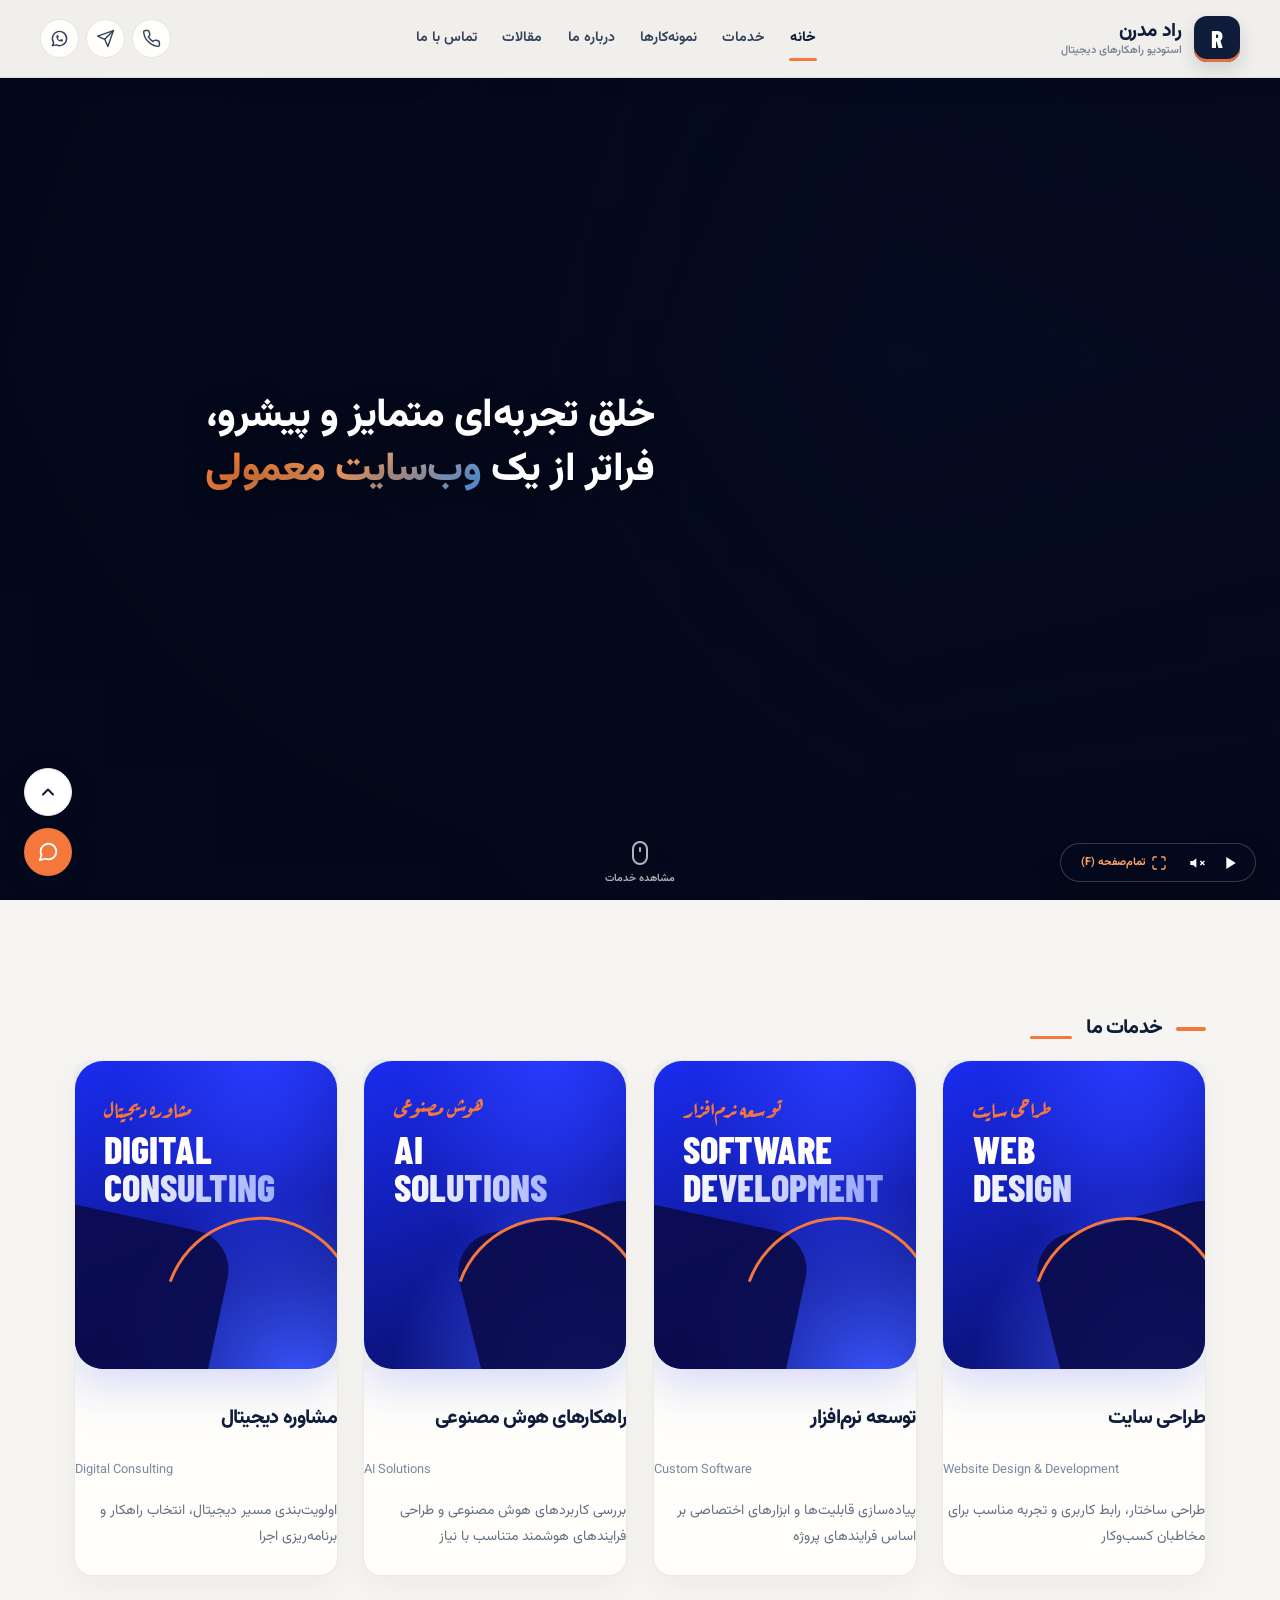
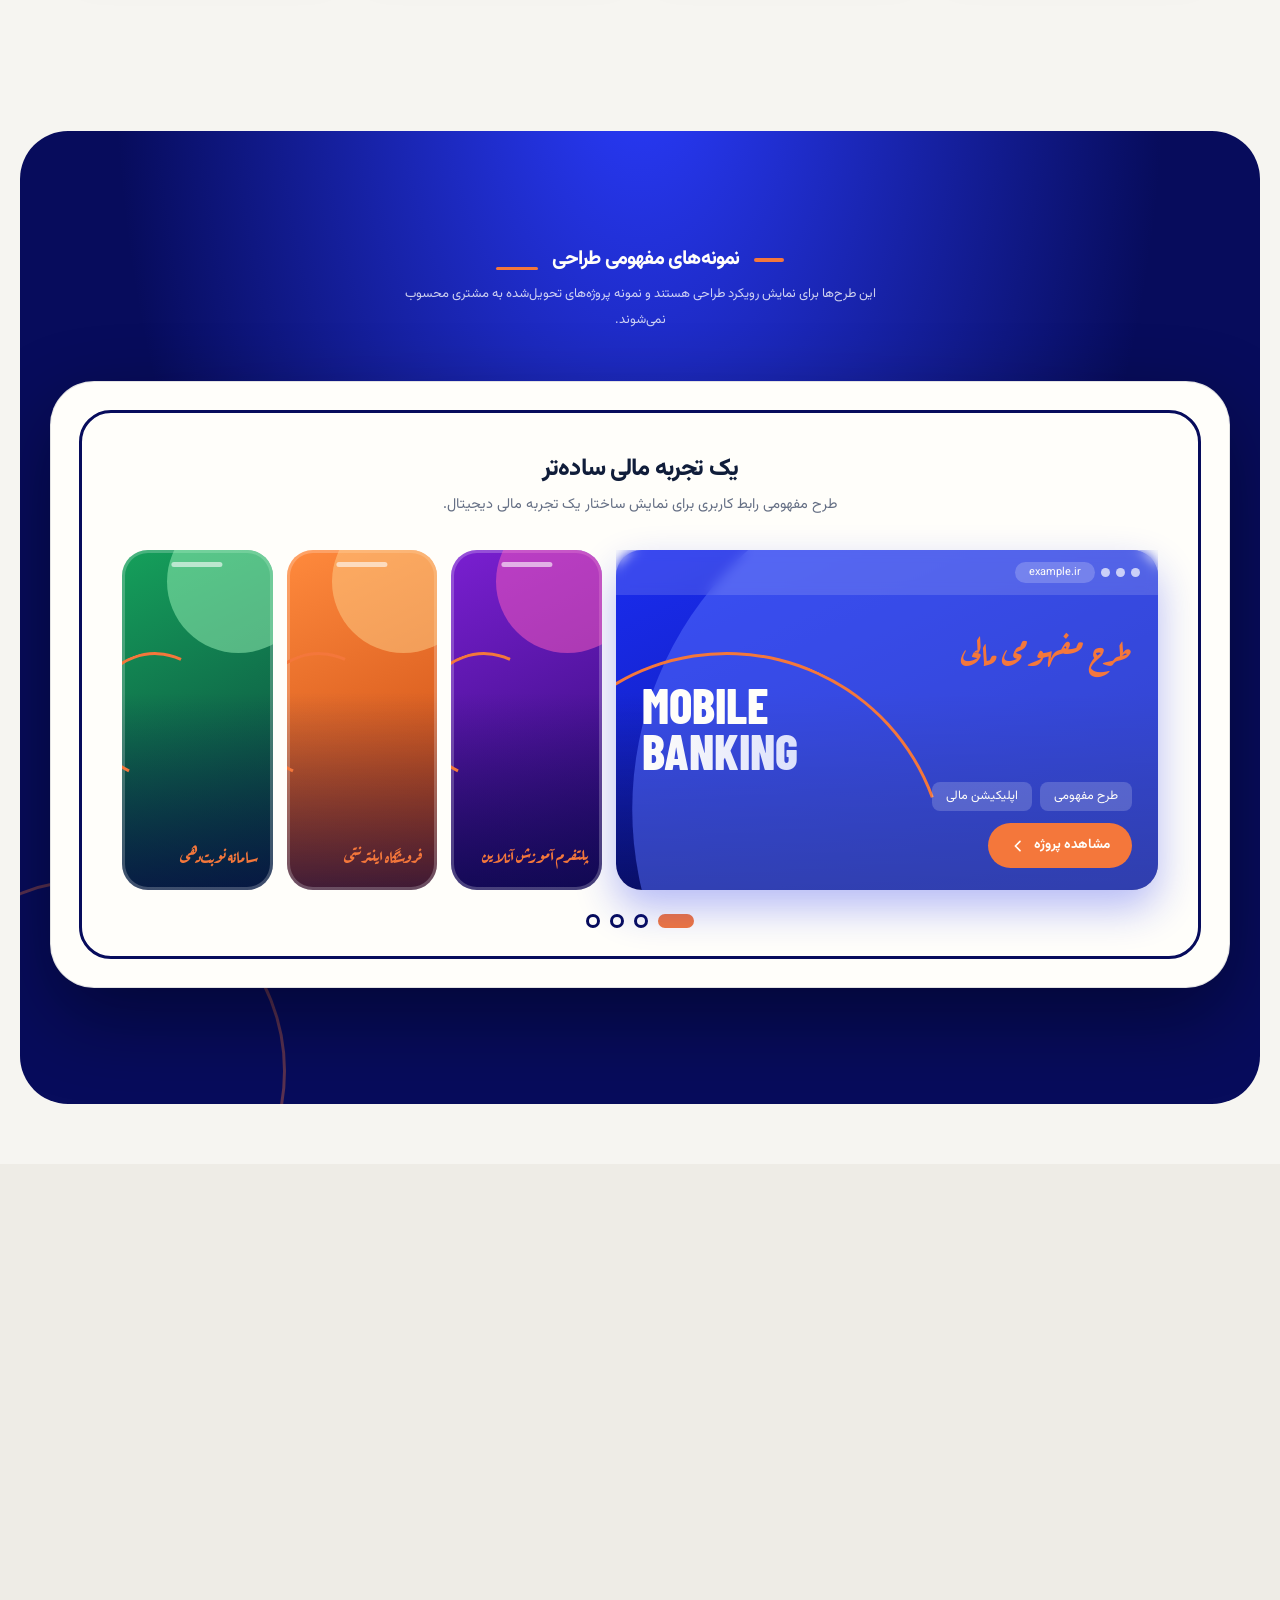
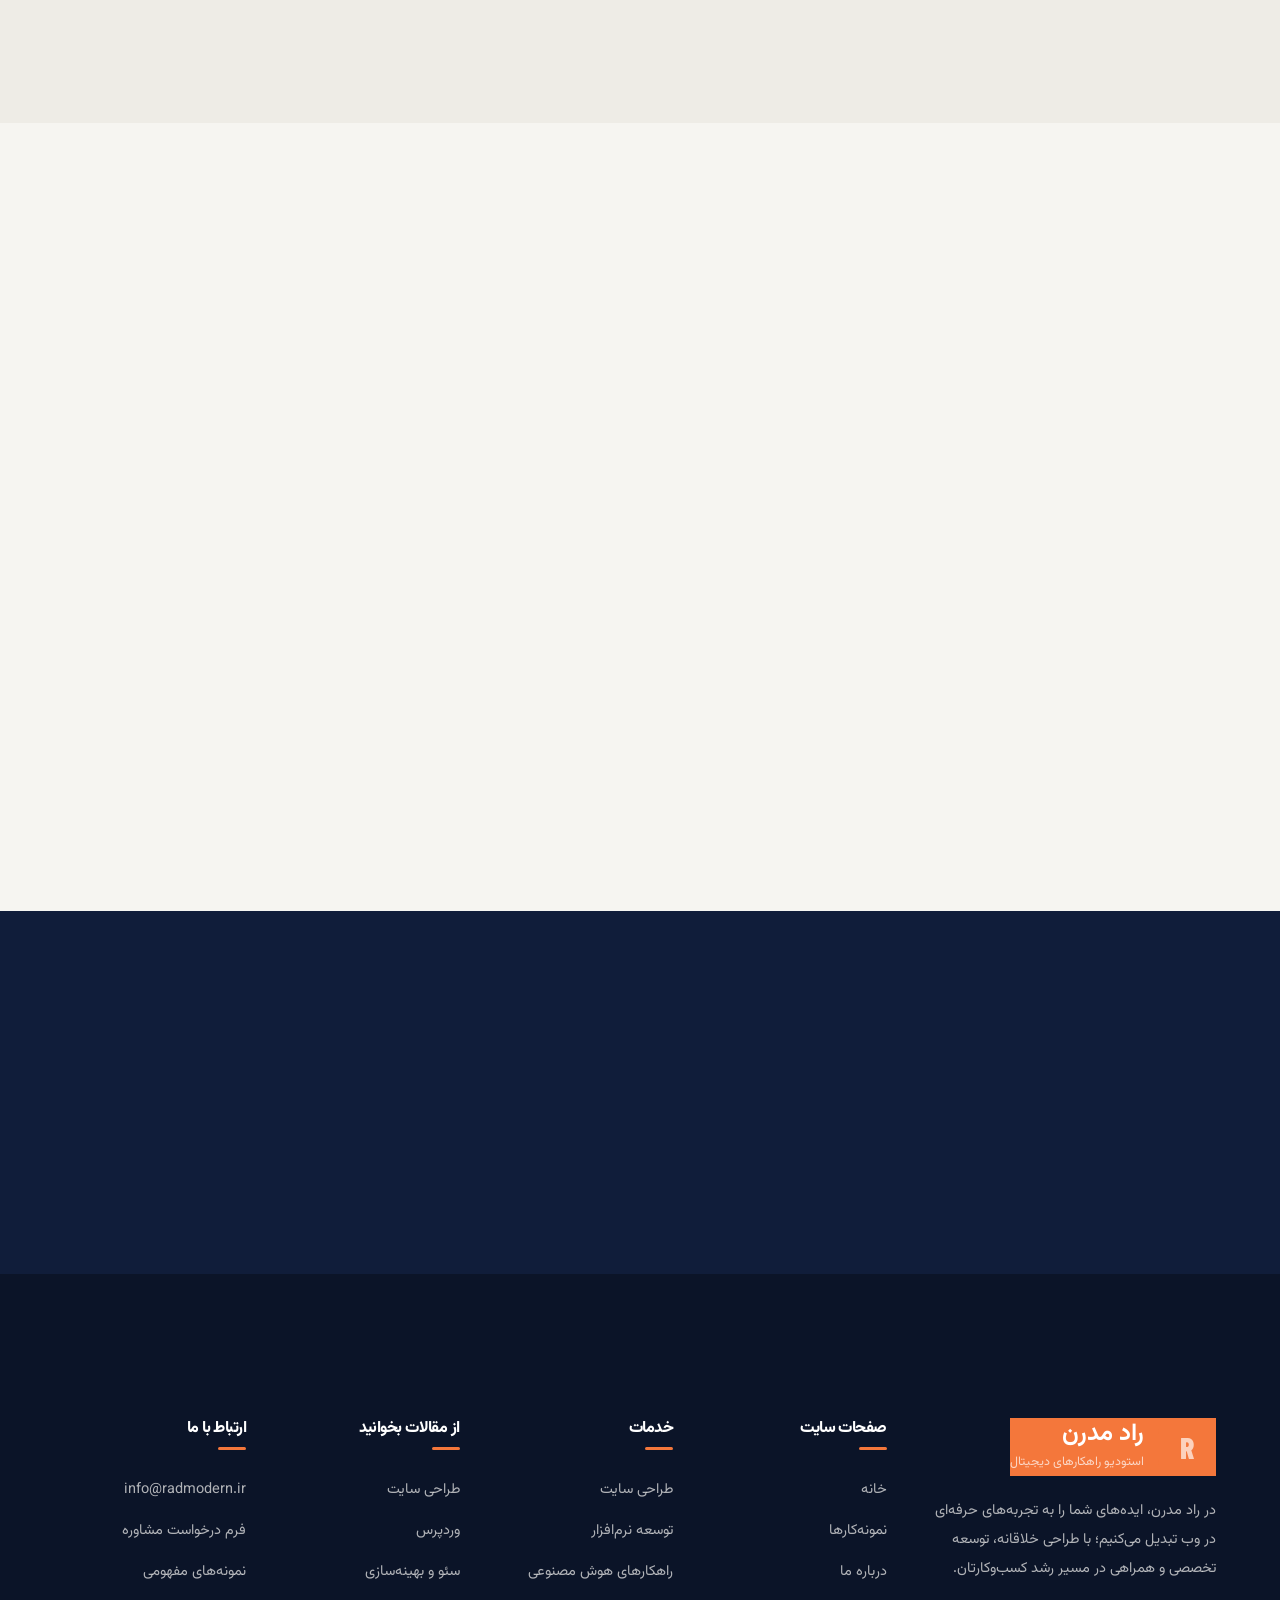
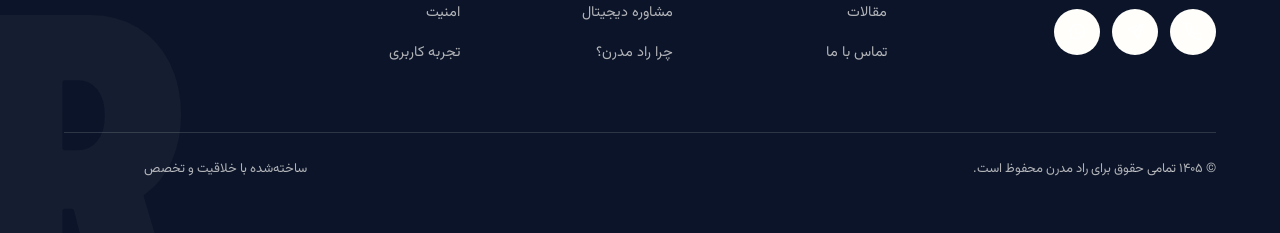
==== commit 64ab4002: "Apply unified RadModern visual system" ====
--- a/index.html
+++ b/index.html
@@ -20,6 +20,7 @@
 <link rel="stylesheet" href="site.css">
 <link rel="stylesheet" href="home.css">
 <link rel="stylesheet" href="design-system.css">
+  <link rel="stylesheet" href="visual-refresh.css">
 </head>
 <body class="page-home">
 <a class="skip-link" href="#main-content">رفتن به محتوای اصلی</a>
--- a/home.css
+++ b/home.css
@@ -758,3 +758,182 @@
 body.page-home .sc-item:focus-visible { outline: 3px solid var(--rm-orange); outline-offset: 5px; }
 
 
+
+
+/* ═════ اصول همکاری — بازطراحی سطح بصری ═════ */
+body.page-home .why{
+  --why-ink:#f7f9ff;
+  --why-muted:rgba(225,234,255,.72);
+  position:relative;
+  isolation:isolate;
+  overflow:hidden;
+  padding:clamp(76px,8vw,112px) 0;
+  color:var(--why-ink);
+  background:
+    radial-gradient(ellipse at 14% 50%,rgba(33,104,205,.24),transparent 34%),
+    radial-gradient(ellipse at 92% 8%,rgba(255,118,41,.13),transparent 25%),
+    linear-gradient(118deg,#071638 0%,#0b1d4b 48%,#11104f 100%);
+}
+body.page-home .why::before{
+  content:"";
+  position:absolute;
+  z-index:-1;
+  width:440px;
+  height:440px;
+  top:-270px;
+  right:8%;
+  border:1px solid rgba(255,255,255,.10);
+  border-radius:50%;
+  box-shadow:0 0 0 42px rgba(255,255,255,.025),0 0 0 86px rgba(255,255,255,.018);
+  opacity:1;
+  animation:none;
+}
+body.page-home .why::after{
+  content:"";
+  position:absolute;
+  z-index:-1;
+  width:300px;
+  height:300px;
+  bottom:-230px;
+  left:26%;
+  border:1px solid rgba(255,255,255,.12);
+  border-radius:50%;
+  box-shadow:0 0 0 28px rgba(255,255,255,.025);
+  opacity:1;
+}
+body.page-home .why .wrap{max-width:1320px}
+body.page-home .why-grid{grid-template-columns:minmax(0,1.05fr) minmax(0,.95fr);gap:clamp(34px,5vw,76px)}
+body.page-home .why .sec-title{
+  position:relative;
+  display:flex;
+  align-items:center;
+  gap:14px;
+  margin:0 0 12px;
+  color:#fff;
+  font-size:clamp(25px,2.3vw,34px);
+  font-weight:800;
+  letter-spacing:-.7px;
+}
+body.page-home .why .sec-title::before{
+  content:"";
+  width:34px;
+  height:4px;
+  flex:0 0 34px;
+  border-radius:10px;
+  background:linear-gradient(90deg,#ff7629,#ffb36d);
+  box-shadow:0 0 18px rgba(255,118,41,.35);
+}
+body.page-home .why .sec-sub{
+  max-width:54ch;
+  margin:0 0 34px;
+  color:var(--why-muted);
+  font-size:14px;
+  line-height:2;
+}
+body.page-home .why .feats{grid-template-columns:repeat(4,minmax(0,1fr));gap:12px}
+body.page-home .why .feat{
+  position:relative;
+  min-width:0;
+  min-height:188px;
+  padding:22px 12px 18px;
+  border:1px solid rgba(211,226,255,.15);
+  border-radius:20px;
+  background:linear-gradient(155deg,rgba(255,255,255,.095),rgba(255,255,255,.035));
+  box-shadow:0 12px 30px rgba(0,0,0,.12);
+  text-align:center;
+  transition:transform .28s ease,border-color .28s ease,background .28s ease,box-shadow .28s ease;
+}
+body.page-home .why .feat:hover{
+  transform:translateY(-7px);
+  border-color:rgba(255,145,75,.62);
+  background:linear-gradient(155deg,rgba(255,255,255,.14),rgba(255,255,255,.055));
+  box-shadow:0 18px 38px rgba(0,0,0,.2),0 0 24px rgba(255,118,41,.08);
+}
+body.page-home .why .feat .ico{
+  display:grid;
+  place-items:center;
+  width:58px;
+  height:58px;
+  margin:0 auto 17px;
+  border:1px solid rgba(255,255,255,.22);
+  border-radius:18px;
+  color:#ff9a55;
+  background:rgba(255,255,255,.09);
+  box-shadow:inset 0 1px 0 rgba(255,255,255,.12);
+  transition:transform .28s ease,background .28s ease,color .28s ease;
+}
+body.page-home .why .feat:hover .ico{
+  transform:translateY(-2px) rotate(-4deg);
+  color:#fff;
+  background:linear-gradient(135deg,#ff7629,#ff9d50);
+  border-color:transparent;
+}
+body.page-home .why .feat .ico svg{
+  width:27px;
+  height:27px;
+  fill:none;
+  stroke:currentColor;
+  stroke-width:1.8;
+  stroke-linecap:round;
+  stroke-linejoin:round;
+}
+body.page-home .why .feat h3{
+  margin:0 0 9px;
+  color:#fff;
+  font-size:14px;
+  font-weight:750;
+  line-height:1.65;
+}
+body.page-home .why .feat p{
+  margin:0;
+  color:rgba(222,232,252,.7);
+  font-size:11.5px;
+  line-height:1.9;
+}
+body.page-home .why-visual{
+  position:relative;
+  display:grid;
+  place-items:center;
+  min-height:300px;
+  height:auto;
+  isolation:isolate;
+}
+body.page-home .why-visual::before{
+  content:"";
+  position:absolute;
+  z-index:-1;
+  inset:8% 3%;
+  border-radius:48%;
+  background:radial-gradient(ellipse,rgba(79,143,255,.24),rgba(79,143,255,.07) 45%,transparent 72%);
+  filter:blur(10px);
+}
+body.page-home .why-visual img{
+  display:block;
+  width:min(100%,590px);
+  max-height:370px;
+  object-fit:contain;
+  filter:drop-shadow(0 24px 34px rgba(0,0,0,.2));
+  animation:rmFloat 7s ease-in-out infinite;
+}
+@media(max-width:960px){
+  body.page-home .why{padding:68px 0}
+  body.page-home .why-grid{grid-template-columns:1fr;gap:26px}
+  body.page-home .why-visual{order:-1;min-height:220px}
+  body.page-home .why-visual img{max-height:290px}
+}
+@media(max-width:600px){
+  body.page-home .why{padding:58px 0}
+  body.page-home .why .sec-title{font-size:25px;gap:10px}
+  body.page-home .why .sec-title::before{width:24px;flex-basis:24px}
+  body.page-home .why .sec-sub{font-size:13px;margin-bottom:24px}
+  body.page-home .why .feats{grid-template-columns:repeat(2,minmax(0,1fr));gap:10px}
+  body.page-home .why .feat{min-height:174px;padding:18px 10px 15px;border-radius:17px}
+  body.page-home .why .feat .ico{width:52px;height:52px;border-radius:16px;margin-bottom:13px}
+  body.page-home .why .feat h3{font-size:13px}
+  body.page-home .why .feat p{font-size:11px}
+  body.page-home .why-visual{min-height:180px}
+}
+@media(prefers-reduced-motion:reduce){
+  body.page-home .why .why-visual img{animation:none}
+  body.page-home .why .feat,body.page-home .why .feat .ico{transition:none}
+}
--- a/visual-refresh.css
+++ b/visual-refresh.css
@@ -0,0 +1,261 @@
+/* RadModern — unified visual direction
+   Direction: editorial digital studio / precision, clarity, confident craft.
+   Loaded after the legacy page styles so existing content and behavior remain intact. */
+:root{
+  --rm-blue:#101d3a;
+  --rm-blue-dark:#091329;
+  --rm-orange:#f4773b;
+  --rm-orange-dark:#d95b25;
+  --rm-blue-light:#eef2f6;
+  --rm-gray:#667085;
+  --rm-white:#fffefa;
+  --rm-text-strong:#17243b;
+  --rm-line:#e4e6e8;
+  --rm-home-canvas:#f6f5f1;
+  --rm-home-band:#eeece6;
+  --rm-footer:#0b1428;
+  --rm-radius-sm:8px;
+  --rm-radius-md:14px;
+  --rm-radius-card:18px;
+  --rm-radius-panel:24px;
+  --rm-shadow-card:0 12px 34px rgba(16,29,58,.055);
+  --rm-shadow-card-hover:0 22px 48px rgba(16,29,58,.12);
+  --rm-shadow-button:0 8px 18px rgba(244,119,59,.2);
+  --rm-shadow-button-hover:0 12px 26px rgba(244,119,59,.28);
+  --rm-ease:cubic-bezier(.2,.75,.25,1);
+  --rm-leading-body:1.95;
+  --rm-leading-heading:1.35;
+  --rm-space-section:clamp(76px,9vw,128px);
+  --rm-content-width:1200px;
+  color-scheme:light;
+}
+html{scroll-behavior:smooth;scroll-padding-top:100px}
+body{
+  background:#f6f5f1;
+  color:#17243b;
+  font-family:var(--rm-font);
+  font-size:16px;
+  line-height:1.85;
+  text-rendering:optimizeLegibility;
+  -webkit-font-smoothing:antialiased;
+}
+body::selection{background:rgba(244,119,59,.22);color:#101d3a}
+img{max-width:100%}
+a{transition:color .22s ease,background-color .22s ease,border-color .22s ease,transform .22s ease,box-shadow .22s ease}
+:focus-visible{outline:3px solid rgba(244,119,59,.75);outline-offset:4px}
+.skip-link{z-index:3000;border-radius:8px;background:#101d3a;color:#fff}
+.wrap,.container,.header-container,.sf-wrap{width:min(var(--rm-content-width),calc(100% - 56px));margin-inline:auto}
+section{scroll-margin-top:90px}
+h1,h2,h3,h4{color:#101d3a;letter-spacing:-.035em}
+h1{font-size:clamp(2.25rem,5vw,4.6rem);line-height:1.25;font-weight:850}
+h2{font-size:clamp(1.8rem,3.2vw,2.75rem);line-height:1.35;font-weight:800}
+h3{font-size:clamp(1.15rem,2vw,1.45rem);font-weight:750}
+p{color:#667085}
+.sec-title,.section-title,.section-heading{position:relative;margin:0 0 18px;font-weight:850;letter-spacing:-.04em}
+.sec-title::after,.section-title::after{content:"";display:block;width:42px;height:3px;margin-top:17px;border-radius:5px;background:#f4773b}
+.sec-sub,.section-sub{max-width:660px;color:#697386;line-height:2}
+.btn,.button,.consult,.submit{
+  min-height:50px;padding:13px 24px;border-radius:9px;
+  background:#f4773b;border:1px solid #f4773b;color:#fff;
+  box-shadow:none;font-weight:750;letter-spacing:-.01em
+}
+.btn:hover,.button:hover,.consult:hover,.submit:hover{background:#d95b25;border-color:#d95b25;box-shadow:0 10px 24px rgba(217,91,37,.2);transform:translateY(-2px)}
+.btn-ghost,.btn-outline{background:transparent;color:#101d3a;border:1px solid rgba(16,29,58,.24);box-shadow:none}
+.btn-ghost:hover,.btn-outline:hover{background:#101d3a;border-color:#101d3a;color:#fff}
+.btn-white,.btn--white{background:#fffefa;color:#101d3a;border-color:#fffefa}
+.btn-white:hover,.btn--white:hover{background:#f4773b;border-color:#f4773b;color:white}
+.rm-panel,.card,.work,.tech,.info-card,.form-card,.value,.member,.featured{
+  border:1px solid rgba(16,29,58,.09);
+  border-radius:18px;
+  background:#fffefa;
+  box-shadow:0 12px 34px rgba(16,29,58,.055);
+}
+.card:hover,.work:hover,.tech:hover,.info-card:hover,.value:hover,.member:hover{transform:translateY(-5px);box-shadow:0 22px 48px rgba(16,29,58,.12)}
+/* Header: calm, solid navigation that works over every page */
+.site-header{
+  height:78px;--hdr-height:78px;
+  background:rgba(255,254,250,.94)!important;
+  border-bottom:1px solid rgba(16,29,58,.08)!important;
+  box-shadow:0 5px 24px rgba(16,29,58,.045)!important;
+  backdrop-filter:blur(18px)!important;-webkit-backdrop-filter:blur(18px)!important;
+}
+.site-header:not(.is-scrolled){background:rgba(255,254,250,.94)!important}
+.header-container{height:100%;padding:10px 0!important;gap:clamp(12px,2vw,28px)}
+.site-header .brand-name,.site-header:not(.is-scrolled) .brand-name{color:#101d3a!important;font-size:19px}
+.site-header .brand-tag,.site-header:not(.is-scrolled) .brand-tag{color:#7b8492!important}
+.brand-logo{width:46px;height:46px;border-radius:13px;background:#101d3a!important;box-shadow:inset 0 -3px 0 rgba(244,119,59,.95),0 8px 18px rgba(16,29,58,.14)!important}
+.logo-mark{font-family:var(--rm-font-display);font-size:25px}
+.nav-list{gap:clamp(0px,.4vw,8px)}
+.nav-link,.site-header:not(.is-scrolled) .nav-link{margin-inline:clamp(5px,.7vw,12px);padding:10px 1px;color:#344158!important;font-size:14px;font-weight:650}
+.nav-link:hover,.site-header:not(.is-scrolled) .nav-link:hover{color:#e56830!important}
+.nav-link.is-active,.site-header:not(.is-scrolled) .nav-link.is-active{color:#101d3a!important;font-weight:800}
+.nav-link::after{height:3px;bottom:0;background:#f4773b!important;border-radius:4px}
+.header-contact{gap:7px}
+.hc{width:39px;height:39px;border:1px solid #e3e5e8;background:#fffefa;color:#344158;border-radius:50%;box-shadow:none}
+.hc:hover{background:#101d3a;color:#fff;border-color:#101d3a;transform:translateY(-2px)}
+.mobile-toggle{border-color:#dfe2e6;color:#101d3a}
+.site-header:not(.is-scrolled) .mobile-toggle .hamburger-bar{background:#101d3a}
+.drawer-content{background:#fffefa}
+.drawer-header{border-color:#e4e6e8}
+.drawer-link:hover,.drawer-link.is-active{background:#f1eee8;color:#101d3a}
+.drawer-link:hover svg,.drawer-link.is-active svg{color:#f4773b}
+/* Footer: a single dark brand anchor */
+.site-footer{background:#0b1428!important;color:#fffefa!important;border:0!important}
+.sf-wrap{padding-block:64px 24px}
+.sf-brand,.sf-col,.sf-top{color:#fffefa}
+.sf-brand p,.sf-col p,.sf-bottom,.sf-col a,.sf-brand span{color:rgba(255,254,250,.68)}
+.sf-col a:hover{color:#f9a078}
+.sf-logo{background:#f4773b!important;color:#fff!important}
+.sf-bottom{border-color:rgba(255,255,255,.14)!important}
+.sf-social a{border-color:rgba(255,255,255,.22)!important;color:#fff!important}
+.sf-social a:hover{background:#f4773b!important;border-color:#f4773b!important}
+.floating-btn{box-shadow:0 8px 24px rgba(16,29,58,.18)}
+/* Shared page introductions */
+.page-about .hero,.page-nemonekar .hero,.page-contact .contact-hero,.page-maghalat .intro,.page-article .hero{
+  position:relative;isolation:isolate;overflow:hidden;
+  background:#101d3a!important;color:#fffefa!important;
+  padding:clamp(132px,15vw,190px) 0 clamp(76px,9vw,112px)!important;
+}
+.page-about .hero::before,.page-nemonekar .hero::before,.page-contact .contact-hero::before,.page-maghalat .intro::before,.page-article .hero::before{
+  content:"";position:absolute;z-index:-1;inset:0;
+  background:radial-gradient(ellipse at 16% 85%,rgba(244,119,59,.22),transparent 35%),linear-gradient(115deg,rgba(255,255,255,.035) 1px,transparent 1px),linear-gradient(rgba(255,255,255,.035) 1px,transparent 1px);
+  background-size:auto,58px 58px,58px 58px;
+  mask-image:linear-gradient(90deg,#000,rgba(0,0,0,.3));
+}
+.page-about .hero h1,.page-nemonekar .hero h1,.page-contact .contact-hero h1,.page-maghalat .intro h1,.page-article .hero h1{color:#fffefa}
+.page-about .hero p,.page-nemonekar .hero p,.page-contact .contact-hero p,.page-maghalat .intro p,.page-article .hero p{color:rgba(255,254,250,.72)}
+.accent,.eyebrow,.intro-label{color:#ff9a6b!important}
+.page-about .hero__inner,.page-nemonekar .hero__inner{gap:clamp(36px,6vw,88px)}
+.page-about .hero__card,.page-nemonekar .hero__card{border:1px solid rgba(255,255,255,.16);background:rgba(255,255,255,.07);border-radius:20px;box-shadow:0 28px 80px rgba(0,0,0,.2)}
+/* Content sections: warm paper, deliberate rhythm */
+.page-home .services,.page-home .showcase,.page-home .why,.page-home .portfolio,.page-about .story,.page-about .values,.page-about .team,.page-nemonekar .projects,.page-contact .contact-body,.page-maghalat .articles-section,.page-article .layout,.page-article .bottom{
+  padding-block:var(--rm-space-section)!important;
+}
+.page-home .services,.page-about .story,.page-nemonekar .projects,.page-maghalat .articles-section{background:#f6f5f1}
+.page-home .showcase,.page-about .values,.page-contact .contact-body,.page-article .layout{background:#fffefa}
+.page-home .why,.page-about .team,.page-maghalat .articles-section{background:#eeece6}
+.page-home .services .grid{gap:18px}
+.page-home .svc{padding:0 0 24px;border:1px solid rgba(16,29,58,.09);border-radius:18px;background:#fffefa;overflow:hidden;box-shadow:0 10px 30px rgba(16,29,58,.045);transition:transform .3s var(--rm-ease),box-shadow .3s var(--rm-ease)}
+.page-home .svc:hover{transform:translateY(-7px);box-shadow:0 22px 46px rgba(16,29,58,.12)}
+.page-home .svc-wrap{border-radius:0;background:#e9edf2}
+.page-home .svc-art{border-radius:0}
+.page-home .svc h3,.page-home .svc small,.page-home .svc p{margin-inline:22px}
+.page-home .svc h3{margin-top:22px;color:#101d3a}
+.page-home .svc p{color:#697386}
+.page-home .showcase{background:#fffefa}
+.page-home .sc-frame{border:1px solid rgba(16,29,58,.12);border-radius:22px;box-shadow:0 26px 70px rgba(16,29,58,.1);overflow:hidden}
+.page-home .sc-tab{background:#101d3a;color:#fffefa}
+.page-home .sc-screen{background:#f1f2f1}
+.page-home .why{background:#eeece6;position:relative;overflow:hidden}
+.page-home .why-grid{align-items:center;gap:clamp(36px,7vw,96px)}
+.page-home .feat{border-bottom:1px solid rgba(16,29,58,.12);padding-block:18px}
+.page-home .feat:hover{transform:translateX(-5px)}
+.page-home .feat h3{color:#101d3a}
+.page-home .feat p{color:#667085}
+.page-home .portfolio{background:#f6f5f1}
+.page-home .portfolio.blog{padding-block:var(--rm-space-section)!important}
+.page-home .work{overflow:hidden;border-radius:18px;background:#fffefa}
+.page-home .work .body{padding:22px}
+.page-home .cta,.page-about .cta,.page-nemonekar .cta,.page-article .cta{
+  background:#101d3a!important;color:#fffefa!important;position:relative;overflow:hidden;
+  padding-block:clamp(68px,8vw,100px)!important;
+}
+.page-home .cta::before,.page-about .cta::before,.page-nemonekar .cta::before,.page-article .cta::before{
+  content:"";position:absolute;inset:0;pointer-events:none;
+  background:radial-gradient(ellipse at 12% 100%,rgba(244,119,59,.23),transparent 38%),linear-gradient(120deg,transparent 60%,rgba(255,255,255,.045));
+}
+.page-home .cta h2,.page-about .cta h2,.page-nemonekar .cta h2,.page-article .cta h2{color:#fffefa}
+.page-home .cta p,.page-about .cta p,.page-nemonekar .cta p,.page-article .cta p{color:rgba(255,254,250,.72)}
+/* About page */
+.page-about .story__inner{gap:clamp(32px,6vw,84px)}
+.page-about .stats{display:flex;flex-wrap:wrap;gap:12px}
+.page-about .stats>*{border-radius:12px;background:#f1eee8;padding:16px 20px}
+.page-about .value,.page-about .member{padding:26px;background:#fffefa}
+.page-about .value__icon{background:#f1eee8;color:#e56830;border-radius:12px}
+.page-about .member__avatar{border-radius:14px;background:#101d3a;color:#fff}
+/* Portfolio page */
+.page-nemonekar .steps{border-top:1px solid rgba(16,29,58,.14);border-bottom:1px solid rgba(16,29,58,.14);padding-block:22px}
+.page-nemonekar .steps__n{color:#e56830;font-family:var(--rm-font-display);font-weight:800}
+.page-nemonekar .filters{border-bottom:1px solid #e4e6e8}
+.page-nemonekar .filter{border:1px solid #d9dde2;border-radius:999px;background:transparent;color:#344158;padding:9px 16px}
+.page-nemonekar .filter.is-active,.page-nemonekar .filter.active{background:#101d3a;color:#fff;border-color:#101d3a}
+.page-nemonekar .card{overflow:hidden}
+.page-nemonekar .card__media{background:#e9edf2}
+.page-nemonekar .card__body{padding:24px}
+.page-nemonekar .note{border-inline-start:3px solid #f4773b;background:#f1eee8;padding:18px 22px;border-radius:0 12px 12px 0}
+/* Contact page */
+.page-contact .contact-hero{padding-bottom:76px!important}
+.page-contact .contact-body{padding-top:64px!important}
+.page-contact .contact-grid{gap:24px;align-items:start}
+.page-contact .form-card,.page-contact .info-card{padding:clamp(24px,4vw,38px);border-radius:18px}
+.page-contact label,.page-contact .field label{color:#344158;font-weight:700}
+.page-contact input,.page-contact textarea,.page-contact select{width:100%;min-height:50px;border:1px solid #d8dce2;border-radius:9px;background:#fffefa;color:#17243b;padding:12px 14px;transition:border-color .2s,box-shadow .2s}
+.page-contact textarea{min-height:150px}
+.page-contact input:focus,.page-contact textarea:focus,.page-contact select:focus{border-color:#e56830;outline:0;box-shadow:0 0 0 3px rgba(244,119,59,.13)}
+.page-contact .hint,.page-contact .form-note{color:#697386;background:#f1eee8;border-radius:10px;padding:14px}
+.page-contact .info-card{background:#101d3a;color:#fffefa;border-color:#101d3a}
+.page-contact .info-card h2,.page-contact .info-card h3,.page-contact .info-card strong{color:#fffefa}
+.page-contact .info-card p,.page-contact .info-card a{color:rgba(255,254,250,.75)}
+/* Editorial reading experience */
+.page-maghalat .intro{margin-bottom:0}
+.page-maghalat .featured{display:grid;overflow:hidden;border-radius:22px;background:#fffefa;box-shadow:0 24px 60px rgba(16,29,58,.09)}
+.page-maghalat .featured-content{padding:clamp(24px,4vw,48px)}
+.page-maghalat .tag,.page-article .tags>*{background:#f1eee8;color:#b94f25;border-radius:6px}
+.page-maghalat .articles-grid{gap:22px}
+.page-maghalat .card{overflow:hidden;border-radius:16px;background:#fffefa}
+.page-maghalat .card-content{padding:22px}
+.page-maghalat .card-footer{border-top:1px solid #ece9e2}
+.page-maghalat .search-wrap input{min-height:48px;border:1px solid #d9dde2;border-radius:9px;background:#fffefa}
+.page-article .hero{padding-bottom:56px!important}
+.page-article .layout{align-items:start}
+.page-article .content{max-width:780px}
+.page-article .content p,.page-article .content li{font-size:17px;line-height:2.15;color:#3f4b5e}
+.page-article .content h2,.page-article .content h3{margin-top:2em}
+.page-article .side .card{padding:22px}
+.page-article .progress{background:#f4773b}
+/* Small interaction cues, not decoration for its own sake */
+.js .reveal{transition:opacity .65s ease,transform .65s var(--rm-ease)}
+.js .reveal:not(.is-in){transform:translateY(18px)}
+a:hover .sc-cta,a:hover .card__link{color:#e56830}
+button, .filter, .fb-btns button{cursor:pointer}
+@media(max-width:1050px){
+  .header-contact{display:none}
+  .header-container{width:calc(100% - 36px)}
+  .nav-link{margin-inline:7px;font-size:13px}
+}
+@media(max-width:760px){
+  :root{--rm-space-section:68px}
+  .wrap,.container,.sf-wrap{width:calc(100% - 36px)}
+  .site-header{height:68px;--hdr-height:68px}
+  .brand-logo{width:42px;height:42px}
+  .brand-name{font-size:17px!important}
+  .page-about .hero,.page-nemonekar .hero,.page-contact .contact-hero,.page-maghalat .intro,.page-article .hero{padding:112px 0 64px!important}
+  .page-about .hero__inner,.page-nemonekar .hero__inner{display:grid;grid-template-columns:1fr;gap:30px}
+  .page-home .services .grid{grid-template-columns:1fr 1fr;gap:12px}
+  .page-home .svc{padding-bottom:16px}
+  .page-home .svc h3{font-size:16px;margin-inline:14px}
+  .page-home .svc p,.page-home .svc small{margin-inline:14px;font-size:13px}
+  .page-home .why-grid{grid-template-columns:1fr}
+  .page-home .sc-frame{border-radius:14px}
+  .page-home .cta,.page-about .cta,.page-nemonekar .cta,.page-article .cta{padding-block:64px!important}
+  .page-contact .contact-grid{grid-template-columns:1fr}
+  .page-maghalat .featured{grid-template-columns:1fr}
+  .page-maghalat .articles-grid{grid-template-columns:1fr 1fr}
+  .page-article .layout{grid-template-columns:1fr}
+  .sf-wrap{padding-block:48px 20px}
+}
+@media(max-width:480px){
+  .page-home .services .grid,.page-maghalat .articles-grid{grid-template-columns:1fr}
+  .page-home .svc{display:grid;grid-template-columns:112px 1fr;align-items:center;padding:0}
+  .page-home .svc-wrap{grid-row:1/4;min-height:124px}
+  .page-home .svc h3{margin:12px 14px 4px}
+  .page-home .svc small{margin:0 14px}
+  .page-home .svc p{margin:4px 14px 12px}
+  .page-about .stats>*{flex:1 1 42%}
+  .page-contact .form-card,.page-contact .info-card{padding:22px}
+  .btn,.button,.consult,.submit{white-space:normal}
+}
+@media(prefers-reduced-motion:reduce){
+  html{scroll-behavior:auto}
+  *,*::before,*::after{animation-duration:.01ms!important;animation-iteration-count:1!important;transition-duration:.01ms!important}
+}
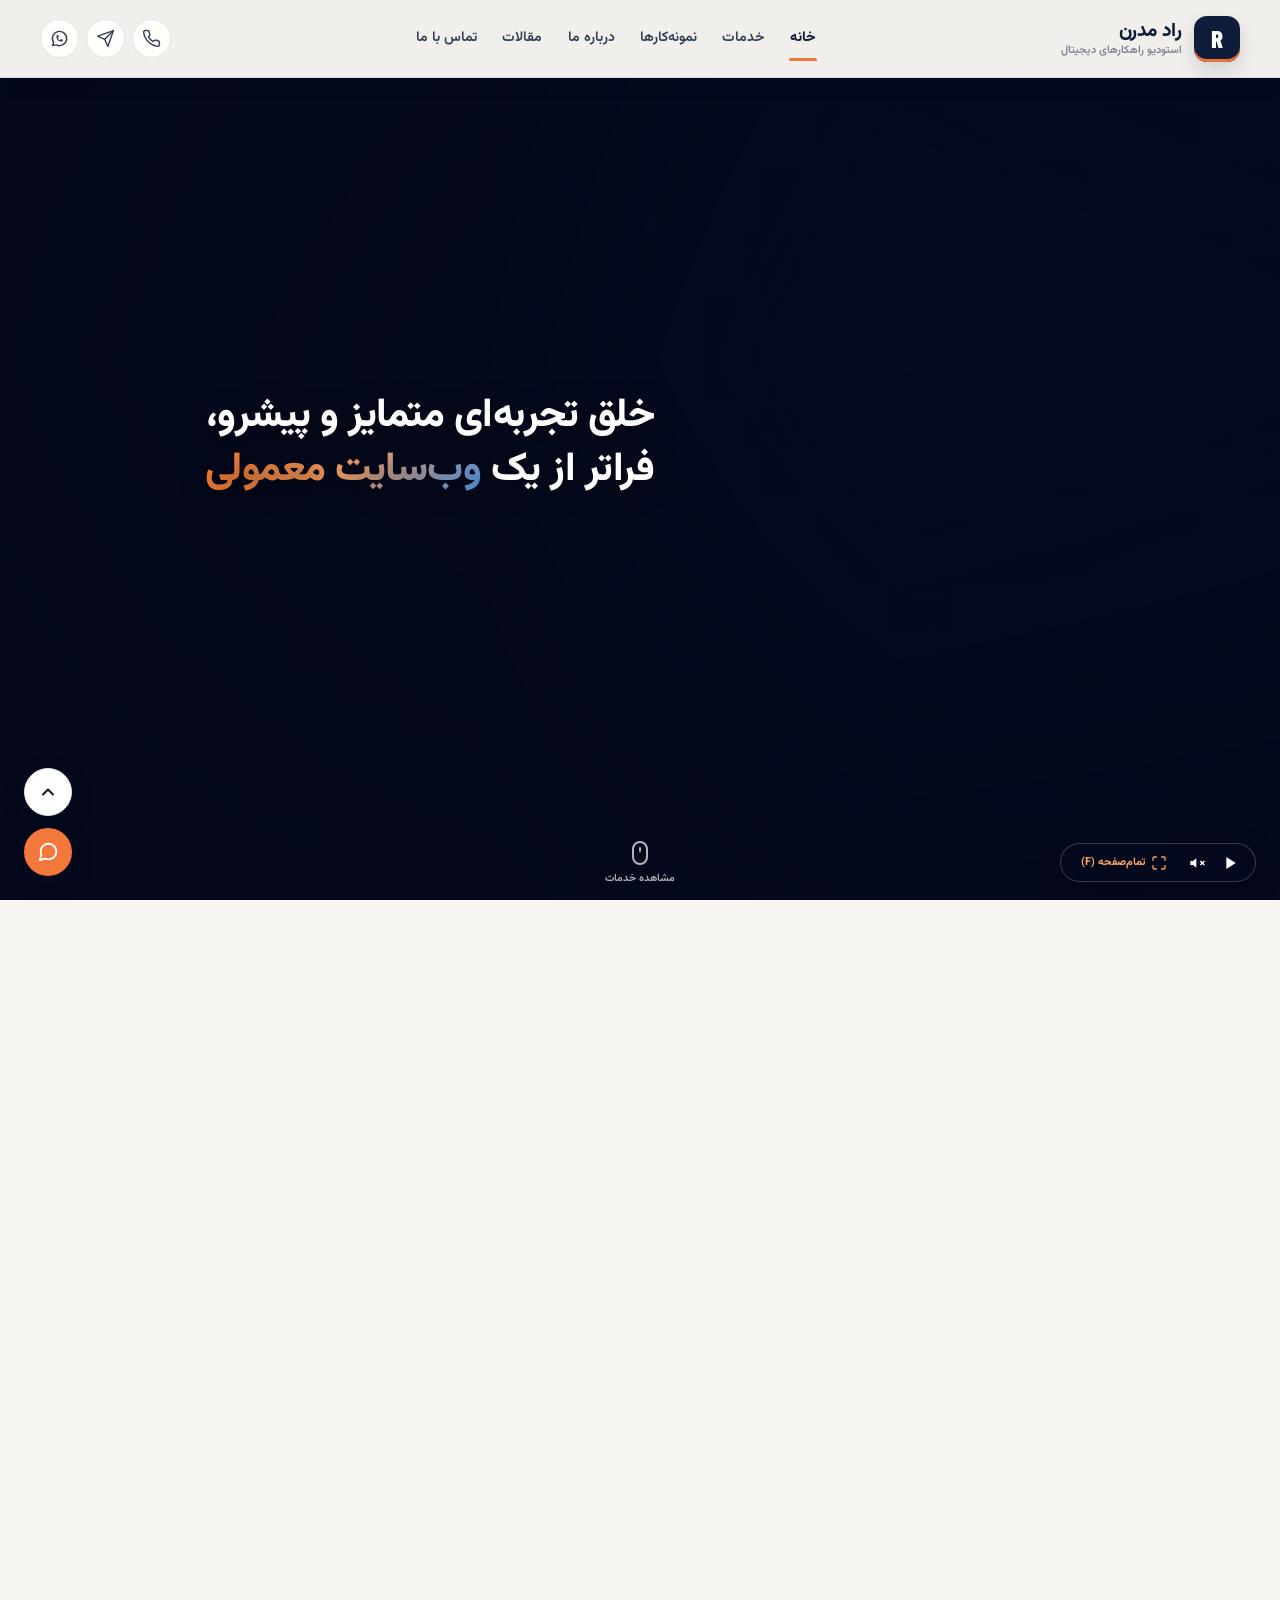
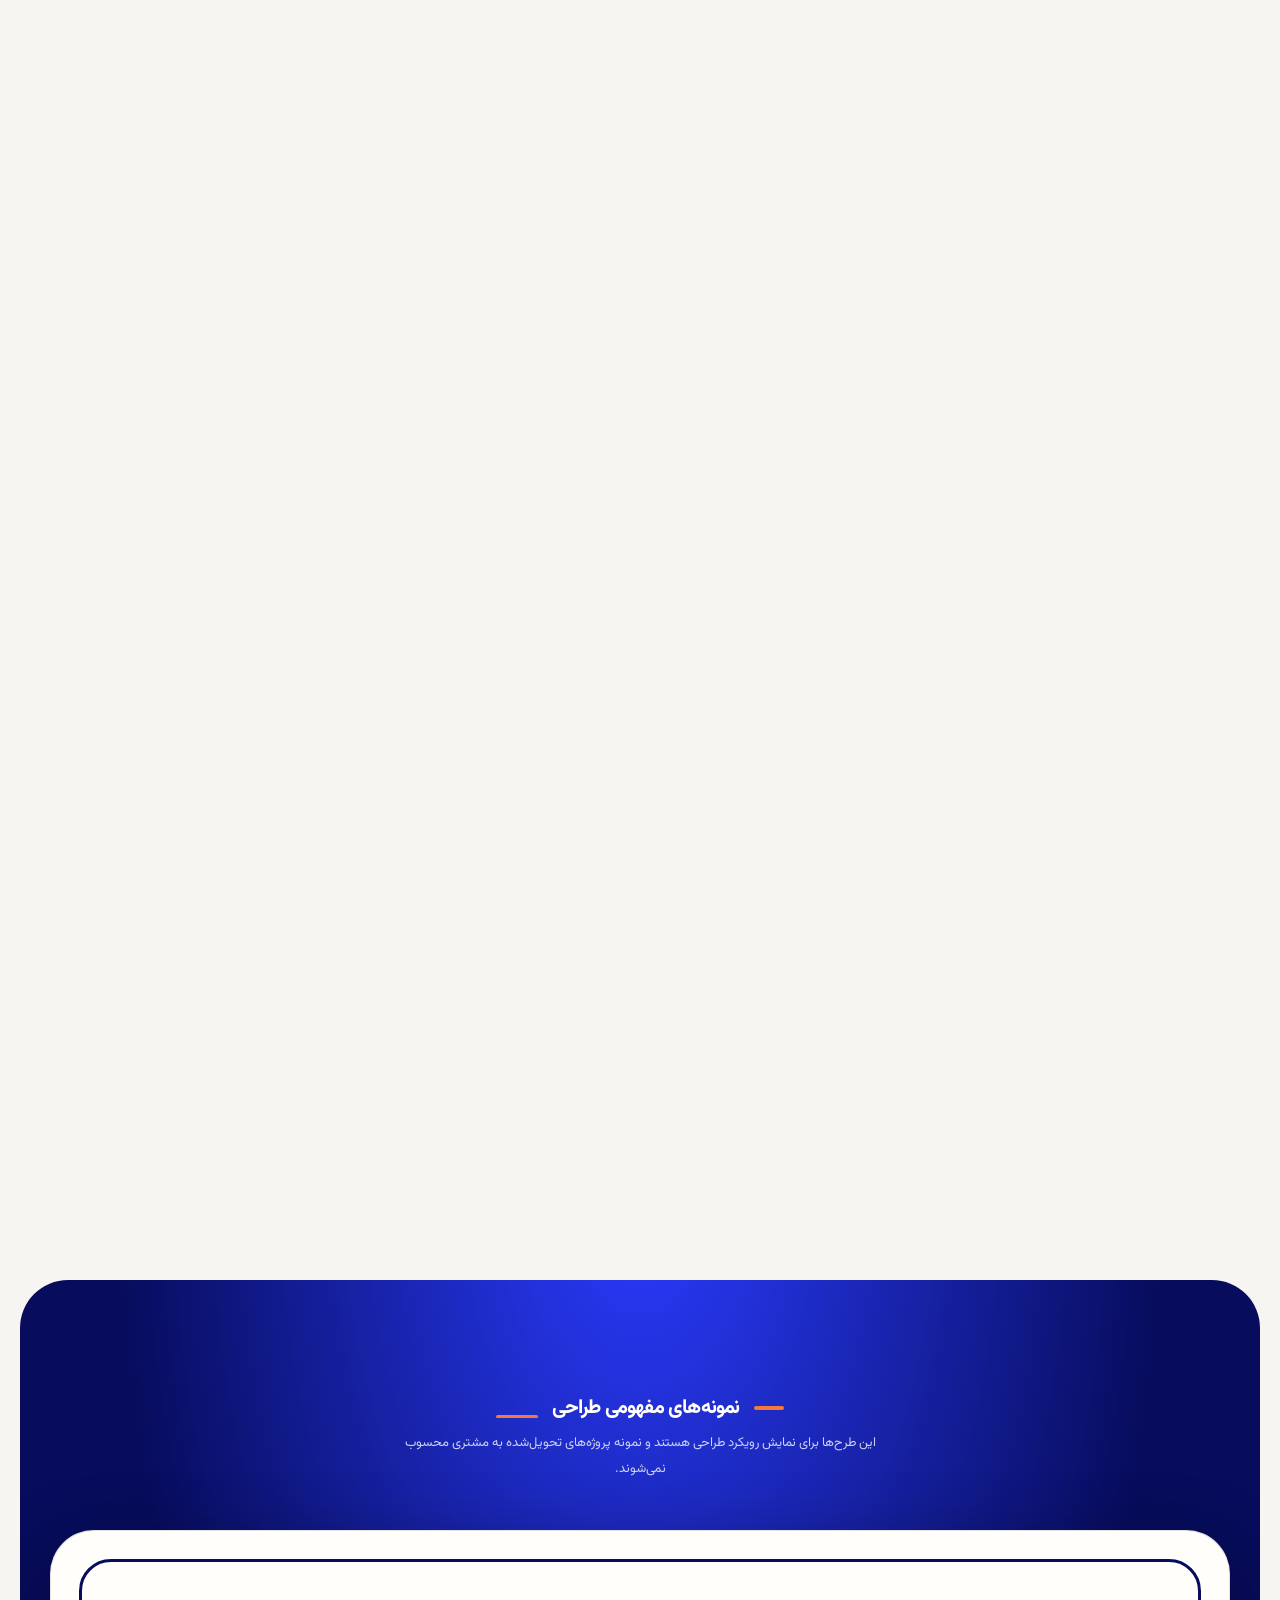
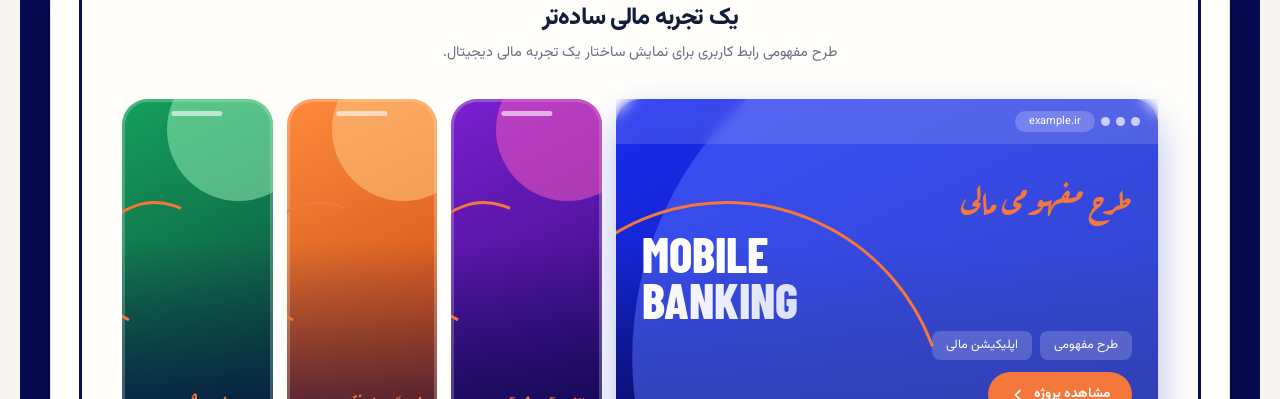
==== commit caf2271e: "Redesign homepage collaboration process section" ====
--- a/index.html
+++ b/index.html
@@ -287,35 +287,43 @@
     </div>
   </section>
 
-  <section class="why" id="why">
-    <div class="wrap why-grid">
-      <div>
-        <h2 class="sec-title">اصول همکاری در راد مدرن</h2>
-        <p class="sec-sub">شفافیت در تصمیم‌ها، توجه به نیاز پروژه و سنجش کیفیت در طول اجرا.</p>
-        <div class="feats">
-          <div class="feat">
-            <div class="ico"><svg viewBox="0 0 24 24"><circle cx="9" cy="8" r="3.5"/><path d="M2.5 20a6.5 6.5 0 0 1 13 0"/><circle cx="17.5" cy="9" r="2.5"/><path d="M17 14.5a5 5 0 0 1 4.5 5"/></svg></div>
-            <h3>شناخت مسئله</h3>
-            <p>تعریف هدف، مخاطب و محدودیت‌ها پیش از انتخاب راهکار</p>
-          </div>
-          <div class="feat">
-            <div class="ico"><svg viewBox="0 0 24 24"><path d="M12 3l7 3v5c0 4.5-3 8-7 10-4-2-7-5.5-7-10V6z"/><path d="M9 12l2 2 4-4"/></svg></div>
-            <h3>برنامه‌ریزی مرحله‌ای</h3>
-            <p>تقسیم کار به گام‌های روشن و قابل بررسی</p>
-          </div>
-          <div class="feat">
-            <div class="ico"><svg viewBox="0 0 24 24"><path d="M4 14v-2a8 8 0 0 1 16 0v2"/><rect x="3" y="14" width="4" height="6" rx="1.5"/><rect x="17" y="14" width="4" height="6" rx="1.5"/></svg></div>
-            <h3>ارتباط شفاف</h3>
-            <p>هماهنگی درباره دامنه کار، زمان‌بندی و تغییرات پروژه</p>
-          </div>
-          <div class="feat">
-            <div class="ico"><svg viewBox="0 0 24 24"><rect x="4" y="3" width="16" height="18" rx="3"/><path d="M9 12l2 2 4-4"/></svg></div>
-            <h3>آزمون و بهبود</h3>
-            <p>بررسی خروجی و اصلاح موارد ضروری پیش از تحویل</p>
-          </div>
+  <section class="why process-section" id="why" aria-labelledby="process-title">
+    <div class="wrap">
+      <div class="process-heading">
+        <div class="process-kicker"><span class="process-kicker-line"></span><span>روش کار ما</span><span class="process-kicker-en" dir="ltr">OUR PROCESS</span></div>
+        <div class="process-intro">
+          <h2 class="sec-title" id="process-title">اصول همکاری در <span>راد مدرن</span></h2>
+          <p class="sec-sub">شفافیت در تصمیم‌ها، توجه به نیاز پروژه و سنجش کیفیت در طول اجرا.</p>
         </div>
-      </div>
-      <div class="why-visual"><img src="image/cheraradmodern.png" alt="چرا راد مدرن؟" loading="lazy"></div>
+        <div class="process-index" aria-hidden="true"><span>۰۱</span><i></i><span>۰۴</span></div>
+      </div>
+
+      <div class="feats process-steps">
+        <article class="feat process-step">
+          <div class="process-step-top"><span class="process-number" dir="ltr">01</span><span class="ico" aria-hidden="true"><svg viewBox="0 0 24 24"><circle cx="9" cy="8" r="3.5"/><path d="M2.5 20a6.5 6.5 0 0 1 13 0"/><circle cx="17.5" cy="9" r="2.5"/><path d="M17 14.5a5 5 0 0 1 4.5 5"/></svg></span></div>
+          <h3>شناخت مسئله</h3>
+          <p>تعریف هدف، مخاطب و محدودیت‌ها پیش از انتخاب راهکار</p>
+          <span class="process-step-caption">DISCOVER</span>
+        </article>
+        <article class="feat process-step">
+          <div class="process-step-top"><span class="process-number" dir="ltr">02</span><span class="ico" aria-hidden="true"><svg viewBox="0 0 24 24"><path d="M12 3l7 3v5c0 4.5-3 8-7 10-4-2-7-5.5-7-10V6z"/><path d="M9 12l2 2 4-4"/></svg></span></div>
+          <h3>برنامه‌ریزی مرحله‌ای</h3>
+          <p>تقسیم کار به گام‌های روشن و قابل بررسی</p>
+          <span class="process-step-caption">PLAN</span>
+        </article>
+        <article class="feat process-step">
+          <div class="process-step-top"><span class="process-number" dir="ltr">03</span><span class="ico" aria-hidden="true"><svg viewBox="0 0 24 24"><path d="M4 14v-2a8 8 0 0 1 16 0v2"/><rect x="3" y="14" width="4" height="6" rx="1.5"/><rect x="17" y="14" width="4" height="6" rx="1.5"/></svg></span></div>
+          <h3>ارتباط شفاف</h3>
+          <p>هماهنگی درباره دامنه کار، زمان‌بندی و تغییرات پروژه</p>
+          <span class="process-step-caption">COLLABORATE</span>
+        </article>
+        <article class="feat process-step">
+          <div class="process-step-top"><span class="process-number" dir="ltr">04</span><span class="ico" aria-hidden="true"><svg viewBox="0 0 24 24"><rect x="4" y="3" width="16" height="18" rx="3"/><path d="M9 12l2 2 4-4"/></svg></span></div>
+          <h3>آزمون و بهبود</h3>
+          <p>بررسی خروجی و اصلاح موارد ضروری پیش از تحویل</p>
+          <span class="process-step-caption">REFINE</span>
+        </article>
+      </div>
     </div>
   </section>
 
--- a/home.css
+++ b/home.css
@@ -937,3 +937,58 @@
   body.page-home .why .why-visual img{animation:none}
   body.page-home .why .feat,body.page-home .why .feat .ico{transition:none}
 }
+
+
+/* FINAL DIRECT OVERRIDE — اصول همکاری در صفحه اصلی راد مدرن */
+body.page-home section.why#why{
+  position:relative!important;
+  isolation:isolate!important;
+  overflow:hidden!important;
+  padding:clamp(76px,8vw,112px) 0!important;
+  background:
+    radial-gradient(ellipse at 15% 15%,rgba(65,111,190,.24),transparent 38%),
+    radial-gradient(ellipse at 85% 90%,rgba(244,119,59,.15),transparent 32%),
+    linear-gradient(125deg,#080f22 0%,#101d3a 58%,#17294b 100%)!important;
+}
+body.page-home section.why#why::before{
+  content:""!important;position:absolute!important;inset:0!important;
+  width:auto!important;height:auto!important;top:0!important;left:0!important;
+  border-radius:0!important;opacity:1!important;z-index:-1!important;
+  background-image:linear-gradient(rgba(255,255,255,.035) 1px,transparent 1px),linear-gradient(90deg,rgba(255,255,255,.035) 1px,transparent 1px)!important;
+  background-size:52px 52px!important;mask-image:linear-gradient(135deg,#000,transparent 82%)!important;
+  animation:none!important;
+}
+body.page-home section.why#why .wrap.why-grid{
+  width:min(1240px,calc(100% - 56px))!important;max-width:1240px!important;
+  display:grid!important;grid-template-columns:minmax(0,1fr) minmax(0,1fr)!important;
+  align-items:center!important;gap:clamp(32px,5vw,76px)!important;
+}
+body.page-home section.why#why .sec-title{color:#fffefa!important;font-size:clamp(28px,3vw,40px)!important;font-weight:850!important}
+body.page-home section.why#why .sec-sub{color:rgba(235,241,250,.72)!important;font-size:15px!important;max-width:54ch!important}
+body.page-home section.why#why .feats{display:grid!important;grid-template-columns:repeat(4,minmax(0,1fr))!important;gap:12px!important}
+body.page-home section.why#why .feat{
+  display:flex!important;flex-direction:column!important;align-items:center!important;
+  min-width:0!important;min-height:196px!important;padding:22px 12px 18px!important;
+  border:1px solid rgba(225,235,255,.17)!important;border-radius:17px!important;
+  background:linear-gradient(150deg,rgba(255,255,255,.12),rgba(255,255,255,.045))!important;
+  box-shadow:0 16px 36px rgba(0,0,0,.2),inset 0 1px rgba(255,255,255,.08)!important;
+  text-align:center!important;transition:transform .25s ease,border-color .25s ease,background .25s ease!important;
+}
+body.page-home section.why#why .feat:hover{transform:translateY(-7px)!important;border-color:#f4773b!important;background:rgba(255,255,255,.14)!important}
+body.page-home section.why#why .feat .ico{
+  display:grid!important;place-items:center!important;width:58px!important;height:58px!important;
+  margin:0 auto 16px!important;border:1px solid rgba(255,255,255,.2)!important;border-radius:16px!important;
+  background:rgba(255,255,255,.09)!important;color:#ff9a65!important;
+}
+body.page-home section.why#why .feat h3{color:#fffefa!important;font-size:14px!important;font-weight:800!important}
+body.page-home section.why#why .feat p{color:rgba(229,237,250,.72)!important;font-size:11.5px!important;line-height:1.95!important}
+body.page-home section.why#why .why-visual img{width:100%!important;max-width:590px!important;height:auto!important;filter:drop-shadow(0 25px 38px rgba(0,0,0,.24))!important}
+@media(max-width:900px){
+ body.page-home section.why#why .wrap.why-grid{grid-template-columns:1fr!important}
+ body.page-home section.why#why .why-visual{order:-1!important}
+}
+@media(max-width:640px){
+ body.page-home section.why#why .wrap.why-grid{width:calc(100% - 36px)!important}
+ body.page-home section.why#why .feats{grid-template-columns:repeat(2,minmax(0,1fr))!important}
+ body.page-home section.why#why .feat{min-height:172px!important;padding:18px 10px!important}
+}
--- a/visual-refresh.css
+++ b/visual-refresh.css
@@ -259,3 +259,239 @@
   html{scroll-behavior:auto}
   *,*::before,*::after{animation-duration:.01ms!important;animation-iteration-count:1!important;transition-duration:.01ms!important}
 }
+
+
+/* ── Homepage: collaboration principles — open editorial layout ── */
+body.page-home .why{
+  position:relative;
+  isolation:auto;
+  overflow:visible;
+  padding:clamp(64px,7vw,96px) 0 !important;
+  background:transparent !important;
+}
+body.page-home .why::before,
+body.page-home .why::after{
+  content:none !important;
+  display:none !important;
+}
+body.page-home .why .wrap{
+  width:min(1200px,calc(100% - 56px)) !important;
+  max-width:1200px !important;
+  position:relative;
+  z-index:auto;
+}
+body.page-home .why-grid{
+  display:block !important;
+}
+body.page-home .why-visual{
+  display:none !important;
+}
+body.page-home .why .sec-title{
+  display:block;
+  max-width:18ch;
+  margin:0 0 12px !important;
+  color:#101d3a !important;
+  font-size:clamp(28px,3.2vw,42px) !important;
+  font-weight:800 !important;
+  line-height:1.5 !important;
+  letter-spacing:-.035em !important;
+}
+body.page-home .why .sec-title::before{
+  content:"";
+  display:inline-block;
+  width:34px;
+  height:3px;
+  margin:0 0 9px 13px;
+  border-radius:2px;
+  background:#f4773b;
+  vertical-align:middle;
+}
+body.page-home .why .sec-title::after{
+  content:none !important;
+  display:none !important;
+}
+body.page-home .why .sec-sub{
+  max-width:58ch;
+  margin:0 0 clamp(30px,4vw,48px) !important;
+  color:#687386 !important;
+  font-size:15px !important;
+  line-height:2.05 !important;
+}
+body.page-home .why .feats{
+  display:grid !important;
+  grid-template-columns:repeat(4,minmax(0,1fr)) !important;
+  gap:clamp(18px,2.4vw,32px) !important;
+  margin:0;
+  padding:0;
+}
+body.page-home .why .feat{
+  position:relative;
+  display:flex !important;
+  min-width:0;
+  min-height:0 !important;
+  flex-direction:column !important;
+  align-items:flex-start !important;
+  justify-content:flex-start !important;
+  padding:22px 0 0 !important;
+  border:0 !important;
+  border-top:1px solid #dfe3e9 !important;
+  border-radius:0 !important;
+  background:transparent !important;
+  box-shadow:none !important;
+  text-align:right !important;
+  transition:border-color .22s ease !important;
+}
+body.page-home .why .feat:hover{
+  transform:none !important;
+  border-color:#f4773b !important;
+  background:transparent !important;
+  box-shadow:none !important;
+}
+body.page-home .why .feat .ico{
+  display:grid !important;
+  width:42px !important;
+  height:42px !important;
+  flex:0 0 42px !important;
+  place-items:center !important;
+  margin:0 0 18px !important;
+  border:0 !important;
+  border-radius:0 !important;
+  background:transparent !important;
+  color:#e56830 !important;
+  box-shadow:none !important;
+  transition:color .22s ease,transform .22s ease !important;
+}
+body.page-home .why .feat:hover .ico{
+  background:transparent !important;
+  color:#101d3a !important;
+  border:0 !important;
+  transform:translateY(-2px) !important;
+}
+body.page-home .why .feat .ico svg{
+  display:block;
+  width:30px !important;
+  height:30px !important;
+  fill:none !important;
+  stroke:currentColor !important;
+  stroke-width:1.7 !important;
+  stroke-linecap:round;
+  stroke-linejoin:round;
+}
+body.page-home .why .feat h3{
+  margin:0 0 9px !important;
+  color:#101d3a !important;
+  font-size:17px !important;
+  font-weight:800 !important;
+  line-height:1.8 !important;
+}
+body.page-home .why .feat p{
+  max-width:30ch;
+  margin:0 !important;
+  color:#687386 !important;
+  font-size:13px !important;
+  line-height:2.05 !important;
+}
+@media(max-width:900px){
+  body.page-home .why .feats{
+    grid-template-columns:repeat(2,minmax(0,1fr)) !important;
+    row-gap:30px !important;
+    column-gap:28px !important;
+  }
+}
+@media(max-width:700px){
+  body.page-home .why{
+    padding:58px 0 !important;
+  }
+  body.page-home .why .wrap{
+    width:calc(100% - 36px) !important;
+  }
+  body.page-home .why .sec-title{
+    font-size:clamp(25px,6vw,32px) !important;
+  }
+  body.page-home .why .sec-sub{
+    margin-bottom:30px !important;
+    font-size:14px !important;
+  }
+  body.page-home .why .feats{
+    gap:24px 20px !important;
+  }
+  body.page-home .why .feat{
+    padding-top:18px !important;
+  }
+  body.page-home .why .feat .ico{
+    margin-bottom:12px !important;
+  }
+  body.page-home .why .feat h3{
+    font-size:15px !important;
+  }
+  body.page-home .why .feat p{
+    font-size:12px !important;
+  }
+}
+@media(max-width:460px){
+  body.page-home .why .feats{
+    grid-template-columns:1fr !important;
+    gap:22px !important;
+  }
+  body.page-home .why .feat{
+    display:grid !important;
+    grid-template-columns:38px minmax(0,1fr) !important;
+    column-gap:14px !important;
+    align-items:start !important;
+    padding-top:16px !important;
+  }
+  body.page-home .why .feat .ico{
+    grid-column:1;
+    grid-row:1 / span 2;
+    width:34px !important;
+    height:34px !important;
+    margin:2px 0 0 !important;
+  }
+  body.page-home .why .feat .ico svg{
+    width:26px !important;
+    height:26px !important;
+  }
+  body.page-home .why .feat h3{
+    grid-column:2;
+    margin-bottom:3px !important;
+  }
+  body.page-home .why .feat p{
+    grid-column:2;
+    max-width:none;
+  }
+}
+@media(prefers-reduced-motion:reduce){
+  body.page-home .why .feat,
+  body.page-home .why .feat .ico{
+    transition:none !important;
+  }
+}
+
+
+/* Final override: the collaboration section must have no background layer at all. */
+html body.page-home main#main > section.why,
+html body.page-home section.why#why {
+  background: none !important;
+  background-color: transparent !important;
+  background-image: none !important;
+  box-shadow: none !important;
+  border: 0 !important;
+}
+html body.page-home main#main > section.why::before,
+html body.page-home main#main > section.why::after,
+html body.page-home section.why#why::before,
+html body.page-home section.why#why::after {
+  content: none !important;
+  display: none !important;
+  background: none !important;
+}
+html body.page-home section.why > .wrap,
+html body.page-home section.why .why-grid,
+html body.page-home section.why .feats,
+html body.page-home section.why .feat,
+html body.page-home section.why .feat .ico {
+  background: none !important;
+  background-color: transparent !important;
+  background-image: none !important;
+  box-shadow: none !important;
+}
